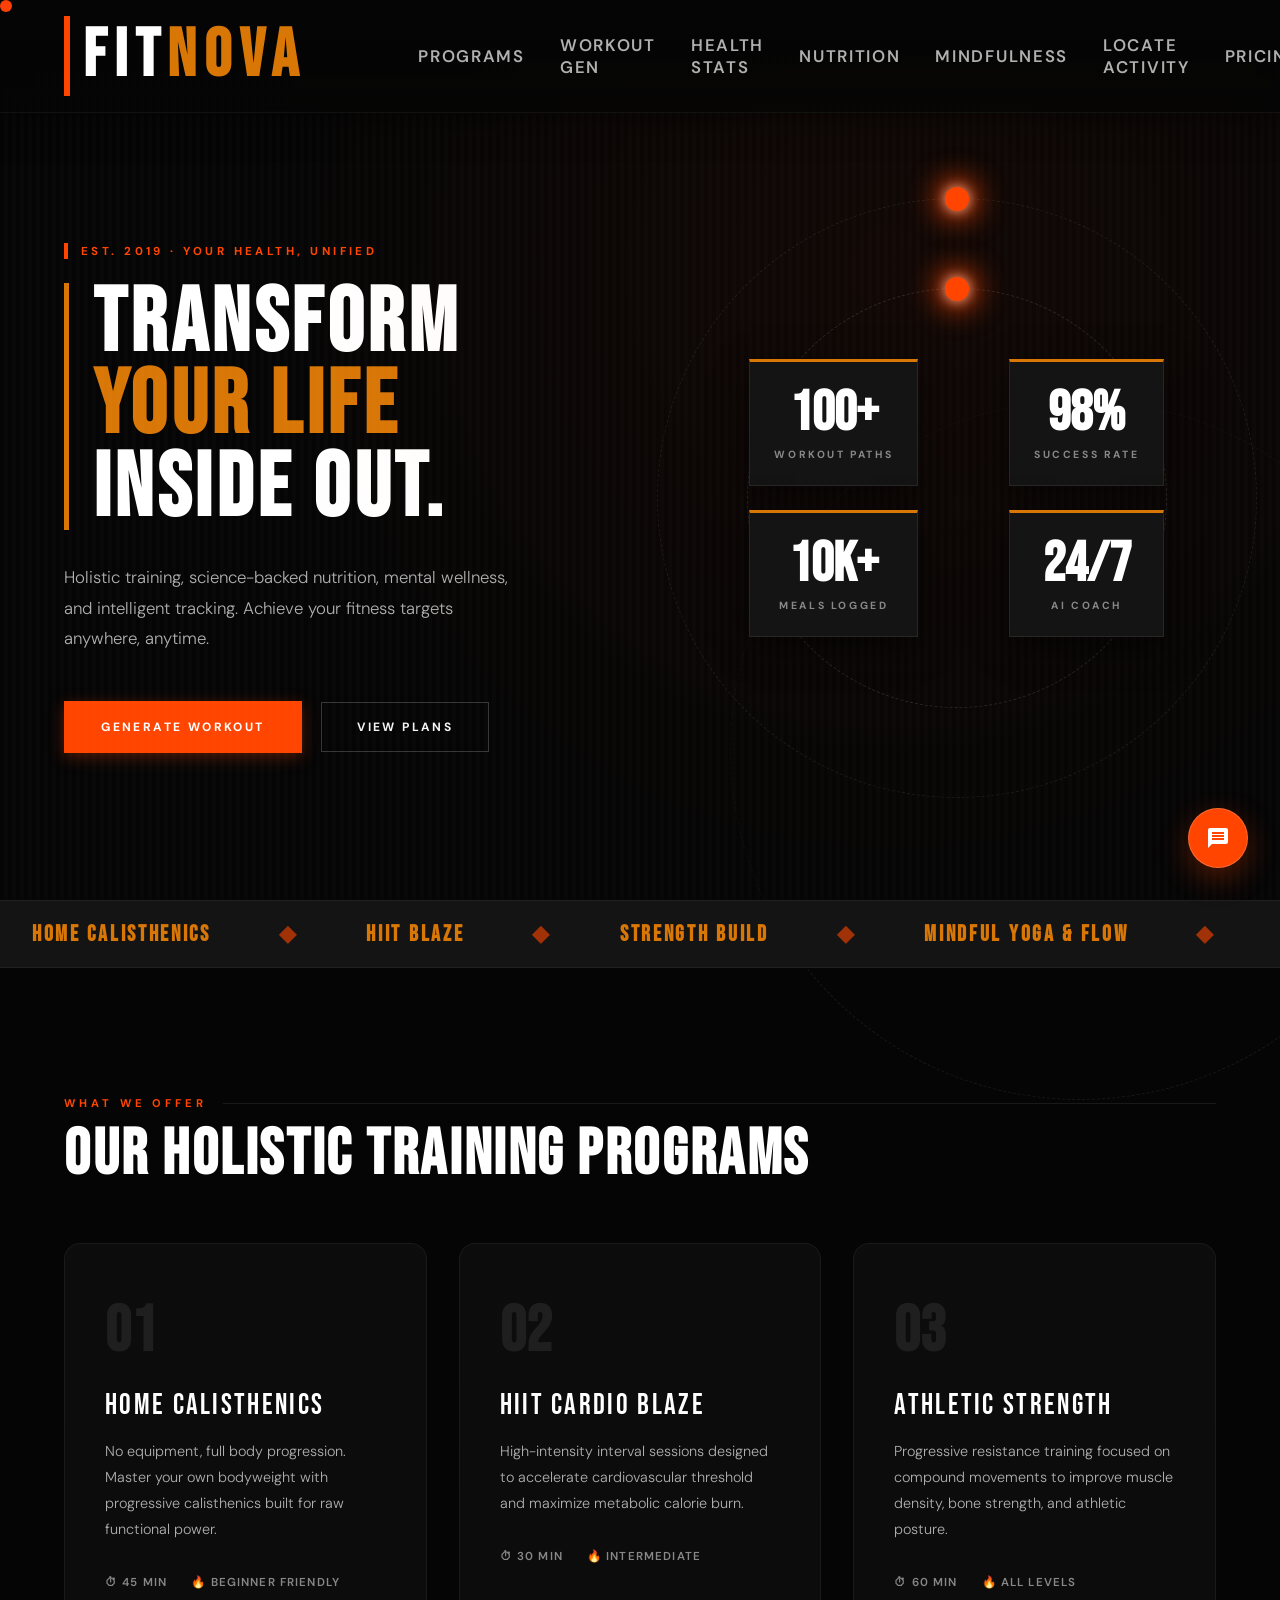
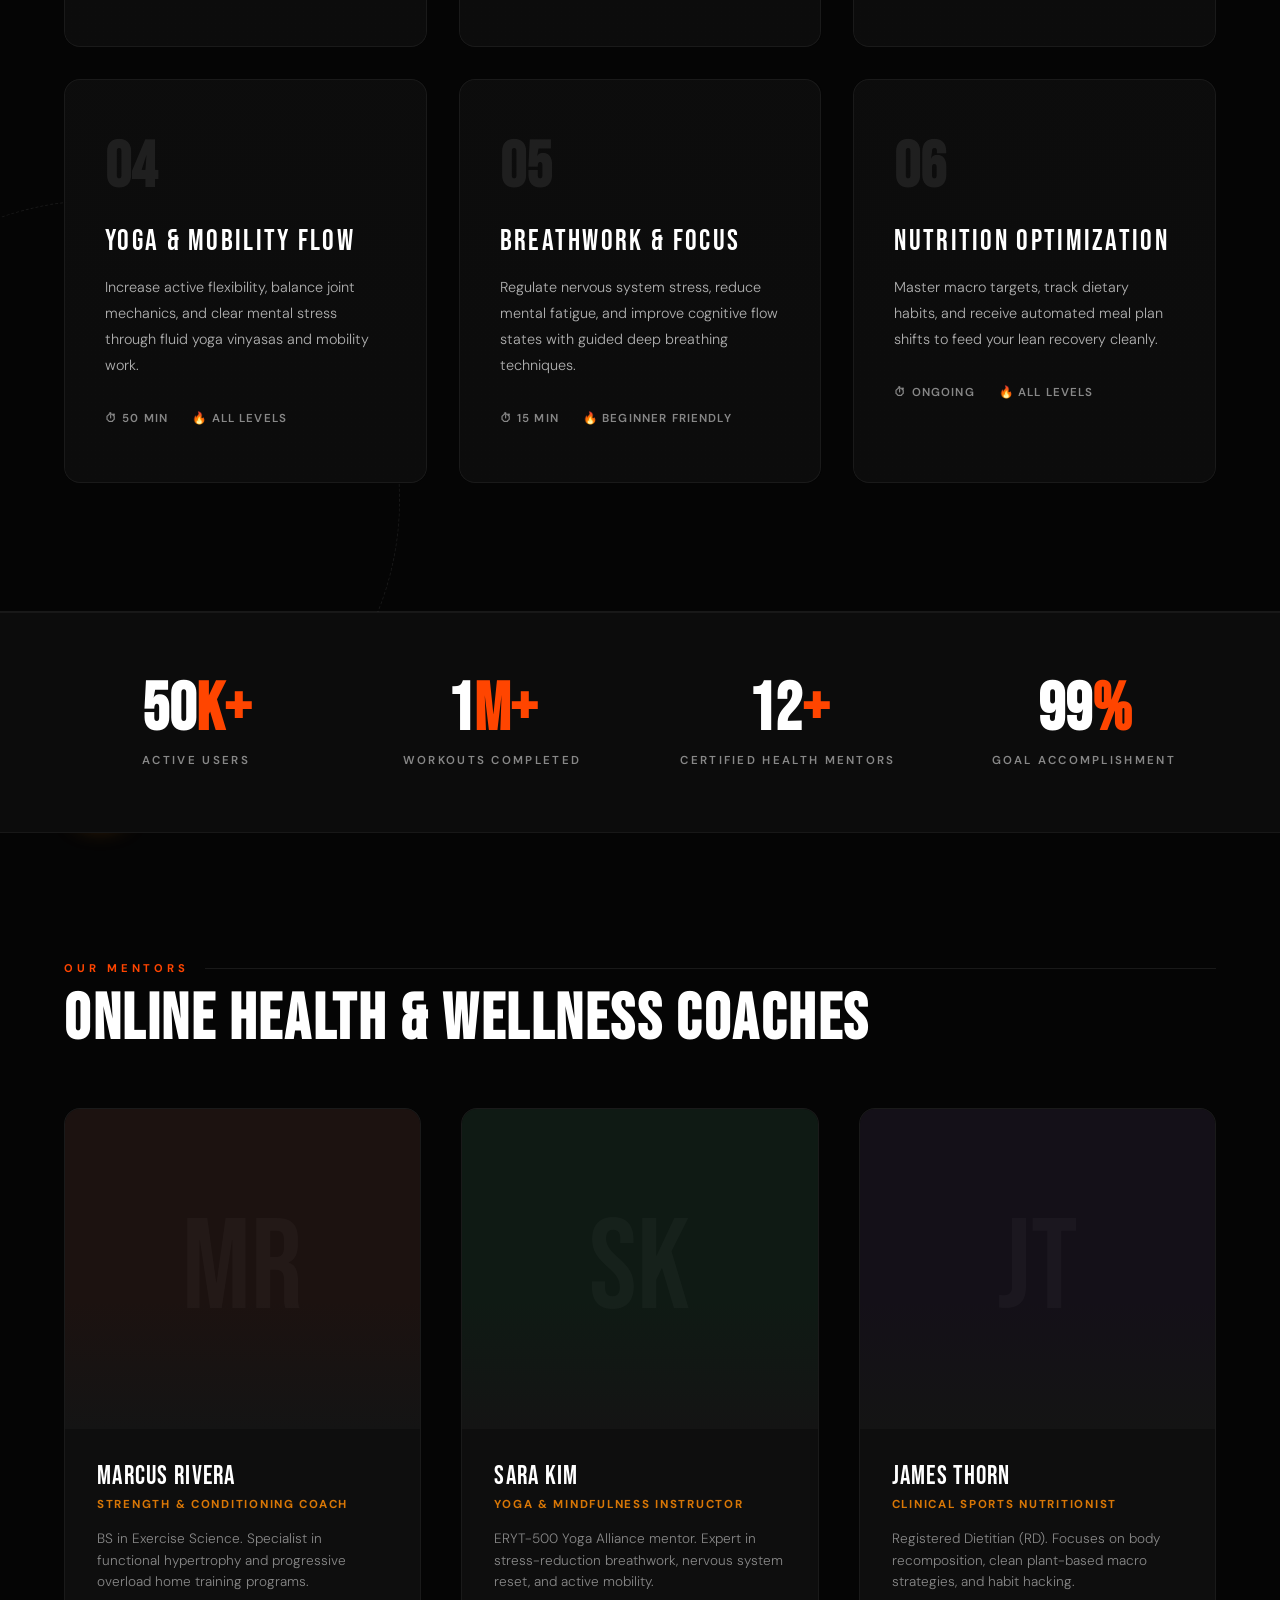
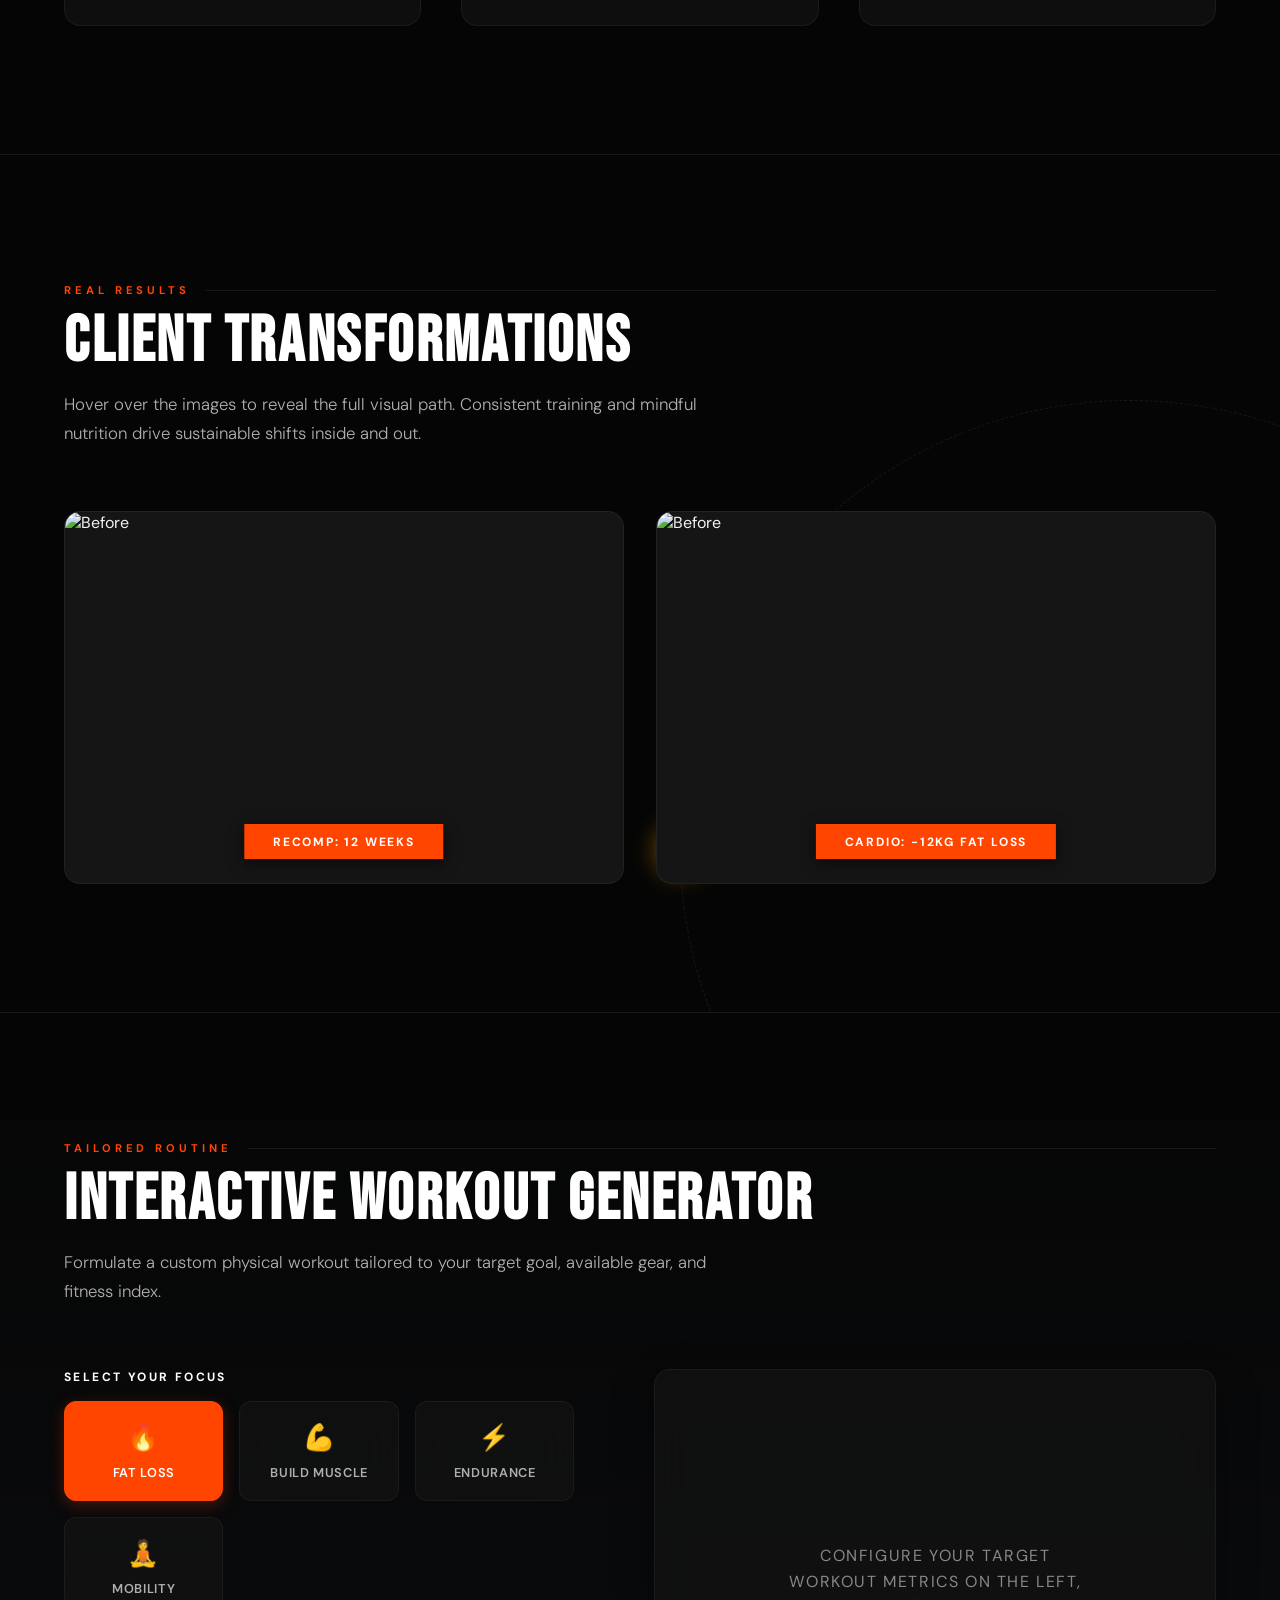
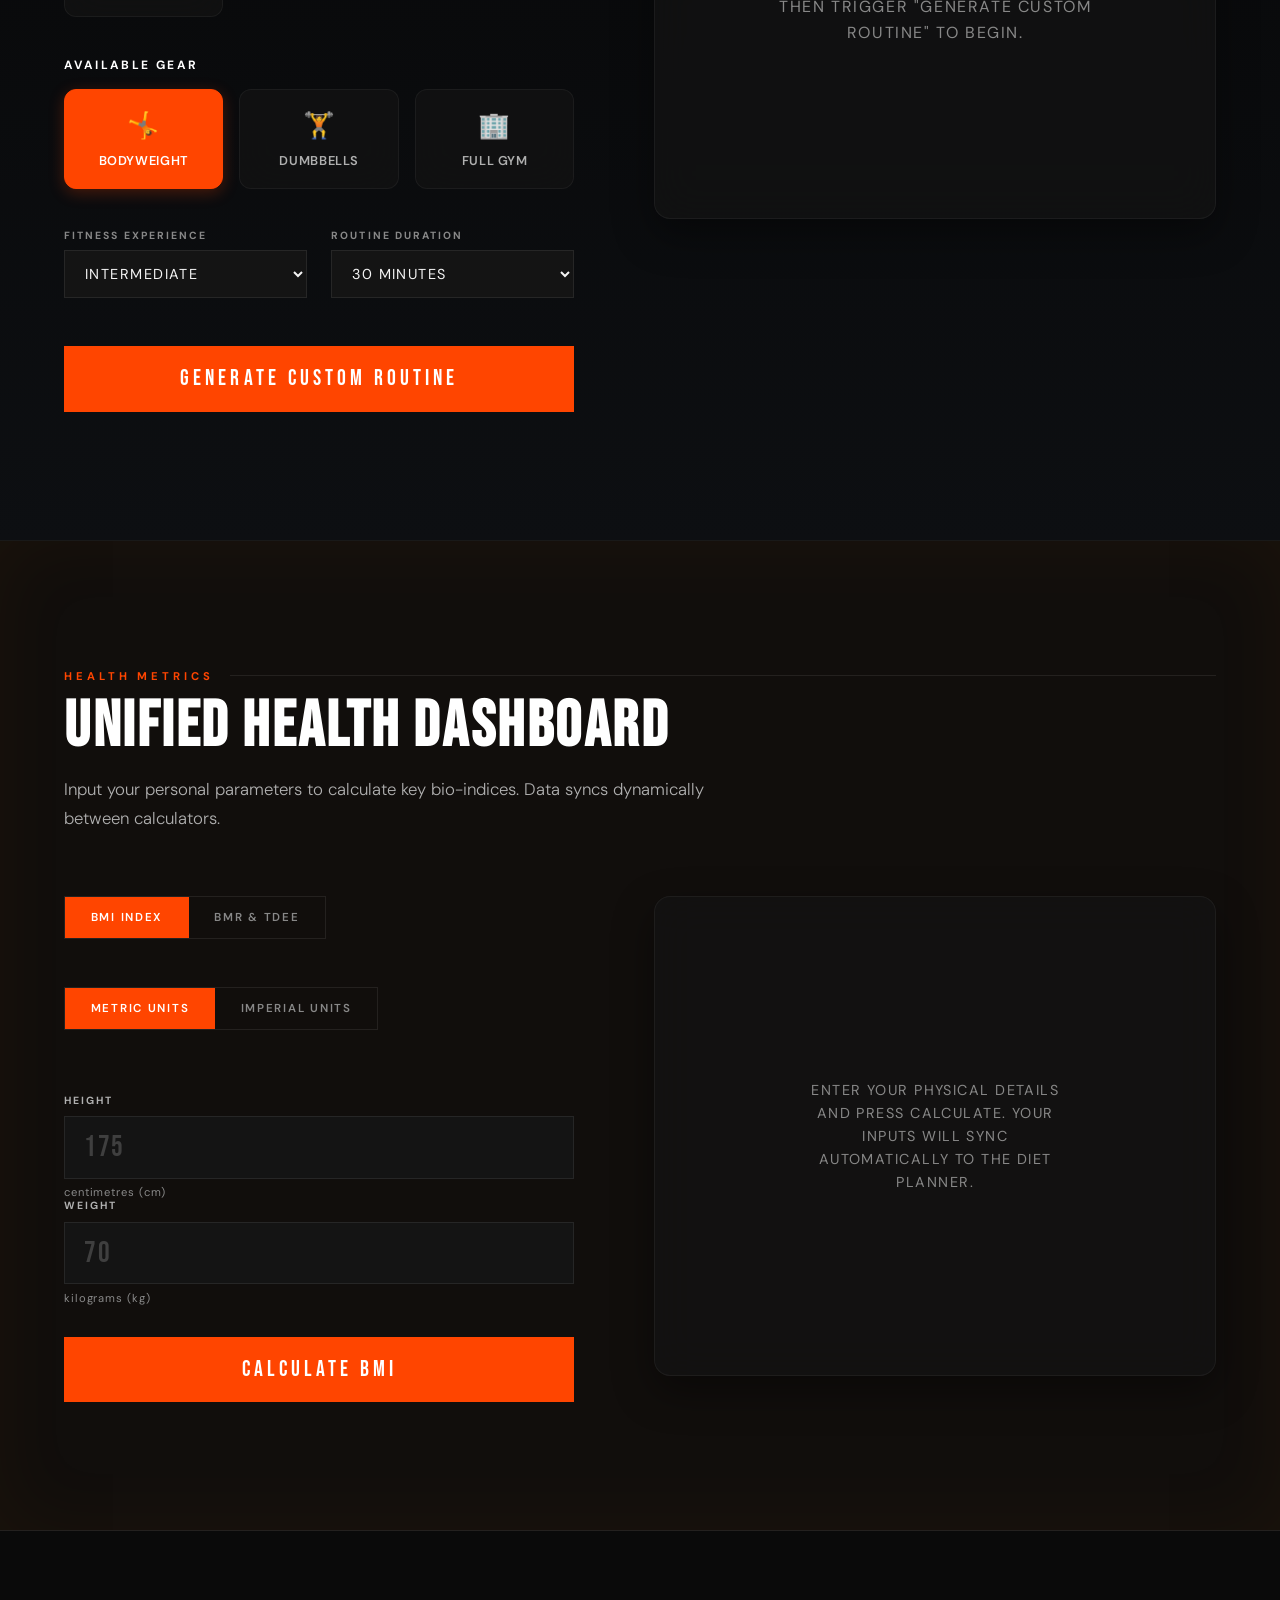
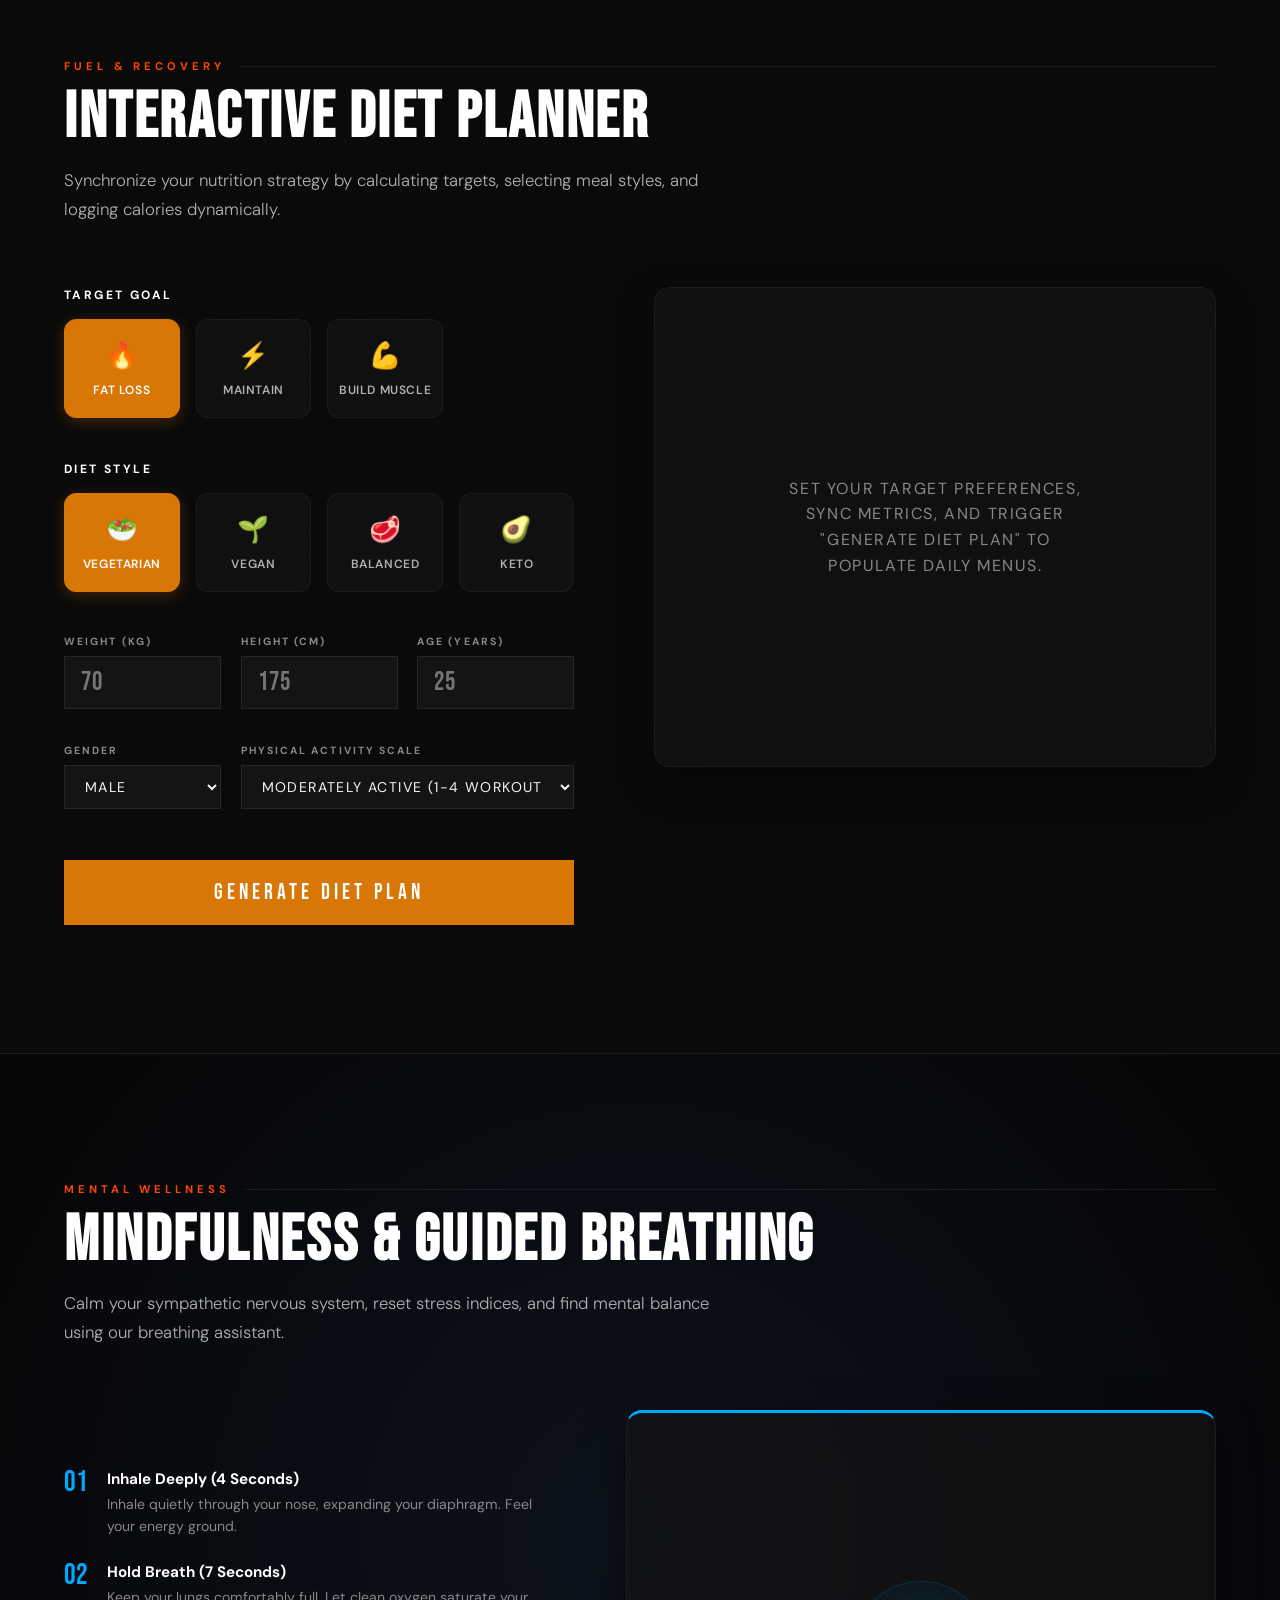
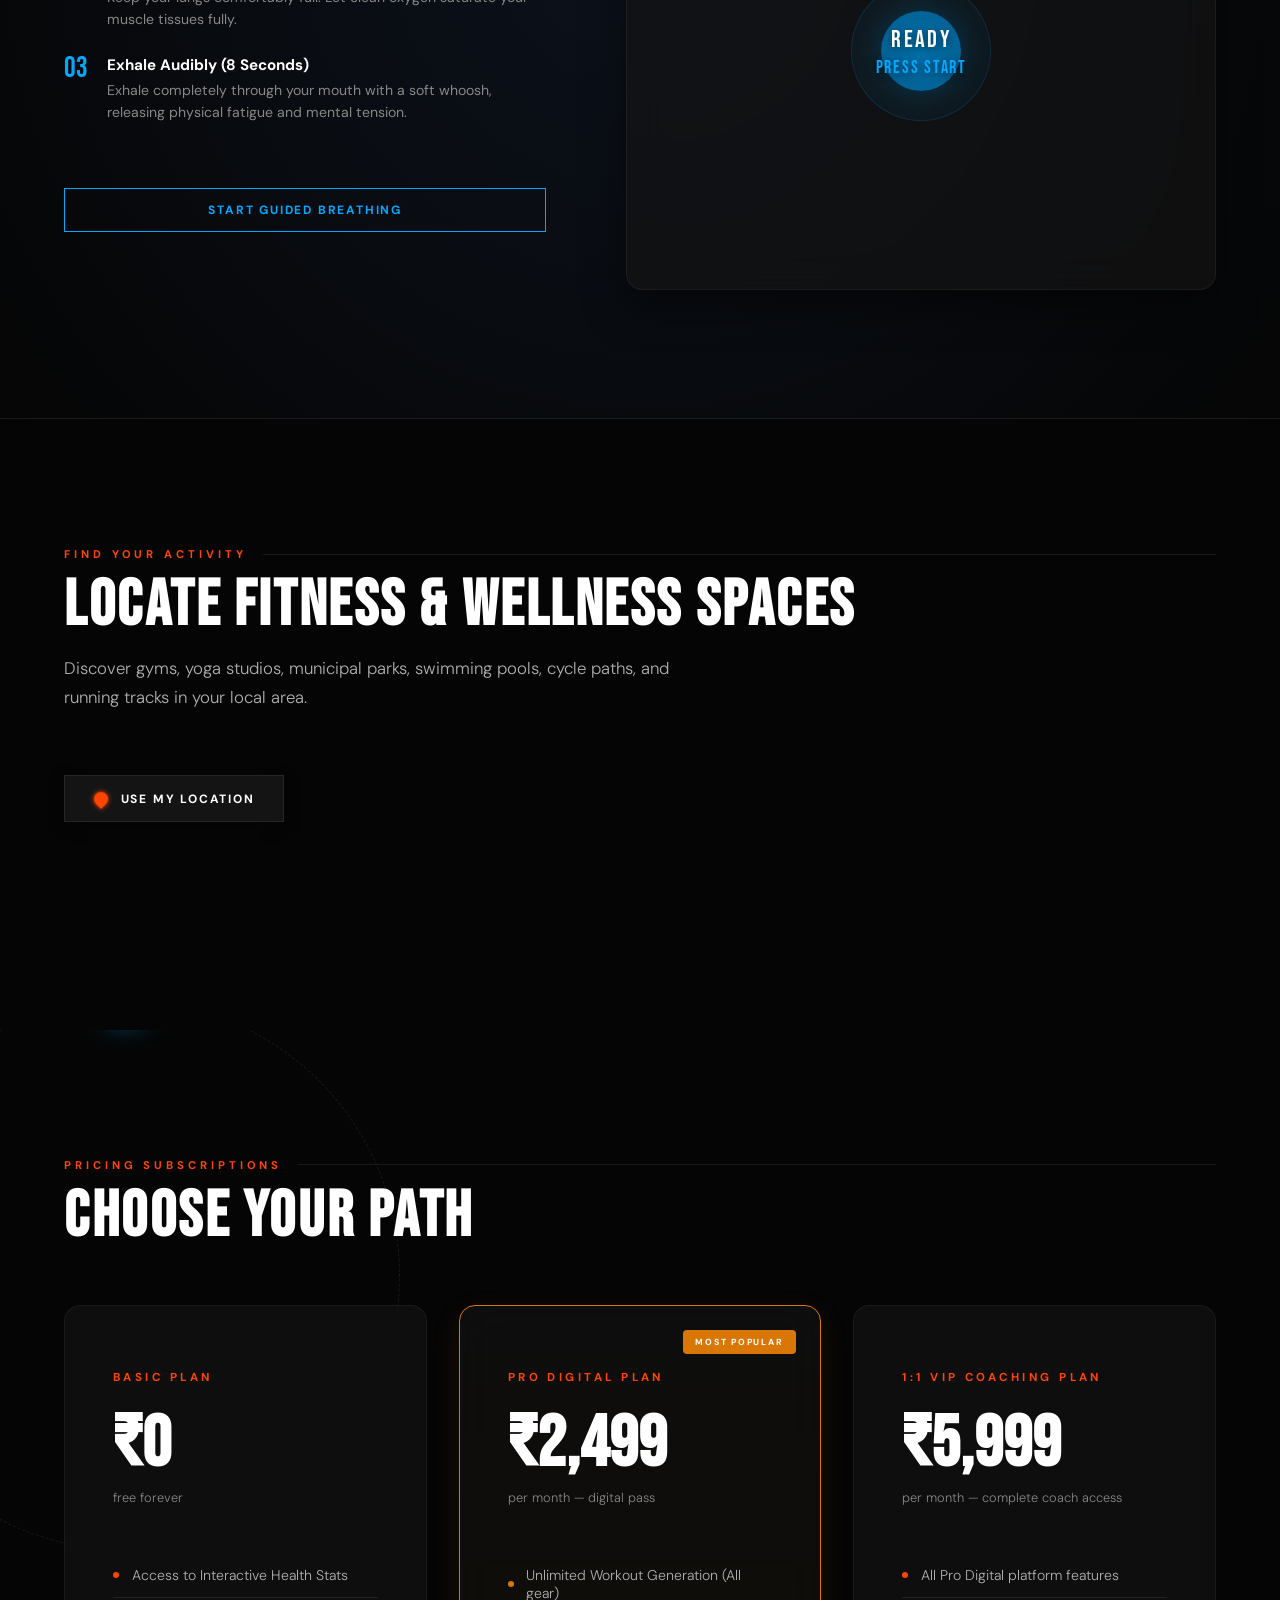
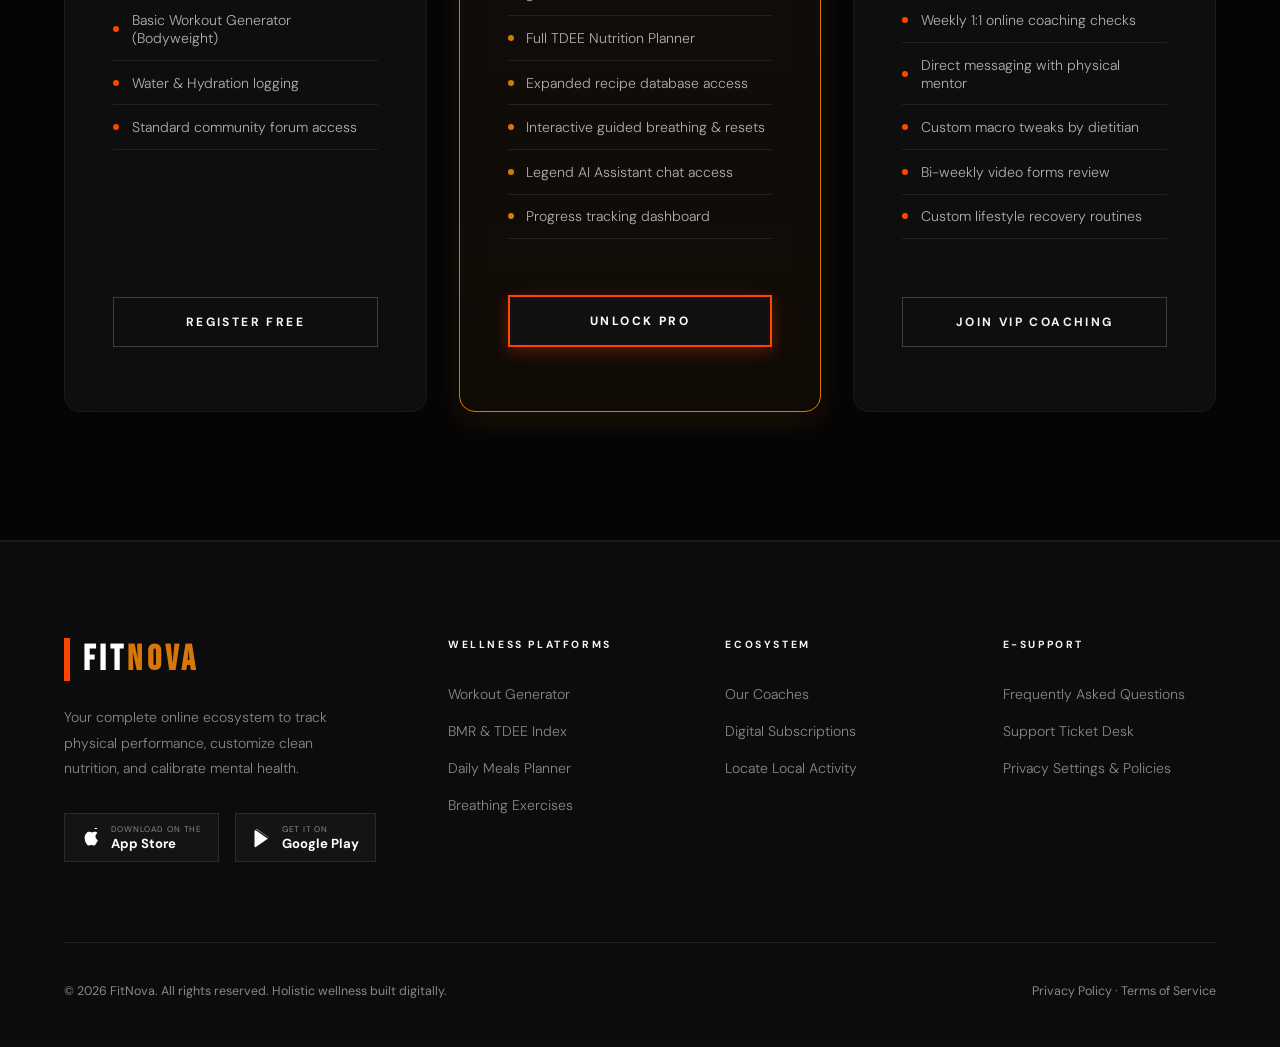
==== fitness.html @ 1bd39067 "Initial fitness website" ====
<!DOCTYPE html>
<html lang="en">

<head>
  <meta charset="UTF-8">
  <meta name="viewport" content="width=device-width, initial-scale=1.0">
  <title>FitNova — Holistic Fitness & Wellness Ecosystem</title>
  <link href="https://fonts.googleapis.com/css2?family=Bebas+Neue&family=DM+Sans:ital,wght@0,300;0,400;0,500;0,700;1,300;1,400&display=swap" rel="stylesheet">
  <link rel="stylesheet" href="fitness.css">
</head>

<body>

  <!-- Page-Wide Ambient Orbital Background -->
  <div class="bg-orbitals">
    <div class="orbital-ring ring-1"></div>
    <div class="orbital-ring ring-2"></div>
    <div class="orbital-ring ring-3"></div>
    <div class="orbital-ring ring-4"></div>
    <div class="orbital-ring ring-5"></div>
    <div class="orbital-ring ring-6"></div>
    <div class="orbital-ring ring-7"></div>
    <div class="orbital-ring ring-8"></div>
  </div>

  <!-- Custom Mouse Follow Cursor -->
  <div class="cursor" id="cursor"></div>

  <!-- Navigation -->
  <nav>
    <div class="logo">FIT<span>NOVA</span></div>
    <ul>
      <li><a href="#programs">Programs</a></li>
      <li><a href="#workout-generator">Workout Gen</a></li>
      <li><a href="#dashboard">Health Stats</a></li>
      <li><a href="#diet">Nutrition</a></li>
      <li><a href="#mindfulness">Mindfulness</a></li>
      <li><a href="#gyms">Locate Activity</a></li>
      <li><a href="#pricing">Pricing</a></li>
      <li><a href="#" class="nav-cta" onclick="openAuthModal(event, 'login')">Login / Join</a></li>
    </ul>
  </nav>

  <!-- Hero Section -->
  <section class="hero">
    <div class="hero-text">
      <div class="hero-tag">Est. 2019 · Your Health, Unified</div>
      <h1>
        Transform
        <em>Your Life</em>
        Inside Out.
      </h1>
      <p class="hero-desc">
        Holistic training, science-backed nutrition, mental wellness, and intelligent tracking. Achieve your fitness targets anywhere, anytime.
      </p>
      <div class="hero-actions">
        <a href="#workout-generator" class="btn-primary">Generate Workout</a>
        <a href="#pricing" class="btn-ghost">View Plans</a>
      </div>
    </div>

    <div class="hero-visual">
      <div class="hero-circle"></div>
      <div class="hero-circle hero-circle-2"></div>

      <div class="stats-float right">
        <div class="hero-stat-block">
          <div class="num">98%</div>
          <div class="label">Success Rate</div>
        </div>
        <div class="hero-stat-block">
          <div class="num">24/7</div>
          <div class="label">AI Coach</div>
        </div>
      </div>

      <div class="stats-float left">
        <div class="hero-stat-block">
          <div class="num">100+</div>
          <div class="label">Workout Paths</div>
        </div>
        <div class="hero-stat-block">
          <div class="num">10K+</div>
          <div class="label">Meals Logged</div>
        </div>
      </div>
    </div>
  </section>

  <!-- Marquee Scroll -->
  <div class="marquee-wrap">
    <div class="marquee-track">
      <span>HOME CALISTHENICS</span> <span class="bullet">◆</span> <span>HIIT BLAZE</span> <span class="bullet">◆</span> <span>STRENGTH BUILD</span>
      <span class="bullet">◆</span> <span>MINDFUL YOGA & FLOW</span> <span class="bullet">◆</span> <span>NUTRITION COACHING</span> <span class="bullet">◆</span>
      <span>BREATHWORK & FOCUS</span> <span class="bullet">◆</span>
      <span>HOME CALISTHENICS</span> <span class="bullet">◆</span> <span>HIIT BLAZE</span> <span class="bullet">◆</span> <span>STRENGTH BUILD</span>
      <span class="bullet">◆</span> <span>MINDFUL YOGA & FLOW</span> <span class="bullet">◆</span> <span>NUTRITION COACHING</span> <span class="bullet">◆</span>
      <span>BREATHWORK & FOCUS</span> <span class="bullet">◆</span>
    </div>
  </div>

  <!-- Programs Section -->
  <section class="section" id="programs">
    <div class="section-label">What We Offer</div>
    <h2 class="section-title">Our Holistic Training Programs</h2>
    <div class="programs-grid">
      <div class="program-card" style="background-image: url('https://images.pexels.com/photos/32610333/pexels-photo-32610333.jpeg');">
        <div class="program-num">01</div>
        <div class="program-name">Home Calisthenics</div>
        <p class="program-desc">No equipment, full body progression. Master your own bodyweight with progressive calisthenics built for raw functional power.</p>
        <div class="program-meta"><span>⏱ 45 min</span> <span>🔥 Beginner Friendly</span></div>
      </div>
      <div class="program-card" style="background-image: url('https://images.pexels.com/photos/1954524/pexels-photo-1954524.jpeg');">
        <div class="program-num">02</div>
        <div class="program-name">HIIT Cardio Blaze</div>
        <p class="program-desc">High-intensity interval sessions designed to accelerate cardiovascular threshold and maximize metabolic calorie burn.</p>
        <div class="program-meta"><span>⏱ 30 min</span> <span>🔥 Intermediate</span></div>
      </div>
      <div class="program-card" style="background-image: url('https://images.unsplash.com/photo-1534438327276-14e5300c3a48?w=600&q=80');">
        <div class="program-num">03</div>
        <div class="program-name">Athletic Strength</div>
        <p class="program-desc">Progressive resistance training focused on compound movements to improve muscle density, bone strength, and athletic posture.</p>
        <div class="program-meta"><span>⏱ 60 min</span> <span>🔥 All Levels</span></div>
      </div>
      <div class="program-card" style="background-image: url('https://images.unsplash.com/photo-1506126613408-eca07ce68773?w=600&q=80');">
        <div class="program-num">04</div>
        <div class="program-name">Yoga & Mobility Flow</div>
        <p class="program-desc">Increase active flexibility, balance joint mechanics, and clear mental stress through fluid yoga vinyasas and mobility work.</p>
        <div class="program-meta"><span>⏱ 50 min</span> <span>🔥 All Levels</span></div>
      </div>
      <div class="program-card" style="background-image: url('https://s7ap1.scene7.com/is/image/aia/benefits-of-breathwork?qlt=85&wid=1024&ts=1731295173034&dpr=off');">
        <div class="program-num">05</div>
        <div class="program-name">Breathwork & Focus</div>
        <p class="program-desc">Regulate nervous system stress, reduce mental fatigue, and improve cognitive flow states with guided deep breathing techniques.</p>
        <div class="program-meta"><span>⏱ 15 min</span> <span>🔥 Beginner Friendly</span></div>
      </div>
      <div class="program-card" style="background-image: url('https://images.unsplash.com/photo-1490645935967-10de6ba17061?w=600&q=80');">
        <div class="program-num">06</div>
        <div class="program-name">Nutrition Optimization</div>
        <p class="program-desc">Master macro targets, track dietary habits, and receive automated meal plan shifts to feed your lean recovery cleanly.</p>
        <div class="program-meta"><span>⏱ Ongoing</span> <span>🔥 All Levels</span></div>
      </div>
    </div>
  </section>

  <!-- Platform Stats -->
  <div class="stats-bar">
    <div class="stat-item">
      <div class="big">50<span>K+</span></div>
      <div class="small">Active Users</div>
    </div>
    <div class="stat-item">
      <div class="big">1<span>M+</span></div>
      <div class="small">Workouts Completed</div>
    </div>
    <div class="stat-item">
      <div class="big">12<span>+</span></div>
      <div class="small">Certified Health Mentors</div>
    </div>
    <div class="stat-item">
      <div class="big">99<span>%</span></div>
      <div class="small">Goal Accomplishment</div>
    </div>
  </div>

  <!-- Mentors Section -->
  <section class="section" id="trainers">
    <div class="section-label">Our Mentors</div>
    <h2 class="section-title">Online Health & Wellness Coaches</h2>
    <div class="trainers-grid">
      <div class="trainer-card">
        <div class="trainer-avatar" style="background: #1c1210; background-image: url('https://static.vecteezy.com/system/resources/thumbnails/046/836/942/small/young-bangladeshi-male-fitness-trainer-in-modern-gym-environment-suitable-for-health-and-wellness-promotions-exercise-tutorials-and-gym-advertisements-photo.jpg'); background-size: cover; background-position: center;">
          <div class="trainer-initials">MR</div>
        </div>
        <div class="trainer-info">
          <div class="trainer-name">Marcus Rivera</div>
          <div class="trainer-role">Strength & Conditioning Coach</div>
          <p class="trainer-spec">BS in Exercise Science. Specialist in functional hypertrophy and progressive overload home training programs.</p>
        </div>
      </div>
      <div class="trainer-card">
        <div class="trainer-avatar" style="background: #0f1a14; background-image: url('https://t3.ftcdn.net/jpg/05/62/09/28/360_F_562092860_mWJBNRqTg4rarfoJaSdkaLlfy1dkrP33.jpg'); background-size: cover; background-position: center;">
          <div class="trainer-initials">SK</div>
        </div>
        <div class="trainer-info">
          <div class="trainer-name">Sara Kim</div>
          <div class="trainer-role">Yoga & Mindfulness Instructor</div>
          <p class="trainer-spec">ERYT-500 Yoga Alliance mentor. Expert in stress-reduction breathwork, nervous system reset, and active mobility.</p>
        </div>
      </div>
      <div class="trainer-card">
        <div class="trainer-avatar" style="background: #141018; background-image: url('https://ifsinstitute.com/wp-content/uploads/2024/03/scope-for-fitness-trainer.jpg'); background-size: cover; background-position: center;">
          <div class="trainer-initials">JT</div>
        </div>
        <div class="trainer-info">
          <div class="trainer-name">James Thorn</div>
          <div class="trainer-role">Clinical Sports Nutritionist</div>
          <p class="trainer-spec">Registered Dietitian (RD). Focuses on body recomposition, clean plant-based macro strategies, and habit hacking.</p>
        </div>
      </div>
    </div>
  </section>

  <!-- Client Transformations -->
  <section class="section" id="transformations">
    <div class="section-label">Real Results</div>
    <h2 class="section-title">Client Transformations</h2>
    <p class="section-intro">Hover over the images to reveal the full visual path. Consistent training and mindful nutrition drive sustainable shifts inside and out.</p>
    <div class="transformation-grid">
      <div class="transformation-item">
        <img class="transformation-before" src="https://i0.wp.com/thecutgym.com/wp-content/uploads/2024/06/male-body-transformation-london.webp?fit=1000%2C700&ssl=1" alt="Before">
        <img class="transformation-after" src="https://i0.wp.com/thecutgym.com/wp-content/uploads/2024/06/male-body-transformation-london.webp?fit=1000%2C700&ssl=1" alt="After">
        <div class="transformation-label">Recomp: 12 Weeks</div>
      </div>
      <div class="transformation-item">
        <img class="transformation-before" src="https://i0.wp.com/thecutgym.com/wp-content/uploads/2024/11/male-body-transformation-london-3.webp?fit=750%2C525&ssl=1" alt="Before">
        <img class="transformation-after" src="https://i0.wp.com/thecutgym.com/wp-content/uploads/2024/11/male-body-transformation-london-3.webp?fit=750%2C525&ssl=1" alt="After">
        <div class="transformation-label">Cardio: -12kg Fat Loss</div>
      </div>
    </div>
  </section>

  <!-- Interactive Workout Generator Section -->
  <section class="workout-generator-section" id="workout-generator">
    <div class="section-label">Tailored Routine</div>
    <h2 class="section-title">Interactive Workout Generator</h2>
    <p class="section-intro">Formulate a custom physical workout tailored to your target goal, available gear, and fitness index.</p>
    <div class="workout-inner">
      <div class="workout-left">
        <!-- Goal Select -->
        <div class="workout-option-group">
          <label class="workout-option-label">Select Your Focus</label>
          <div class="workout-grid-select" id="workout-goal-select">
            <button class="workout-card-btn active" data-goal="lose" onclick="selectWorkoutGoal('lose')">
              <span class="card-icon">🔥</span>Fat Loss
            </button>
            <button class="workout-card-btn" data-goal="gain" onclick="selectWorkoutGoal('gain')">
              <span class="card-icon">💪</span>Build Muscle
            </button>
            <button class="workout-card-btn" data-goal="endurance" onclick="selectWorkoutGoal('endurance')">
              <span class="card-icon">⚡</span>Endurance
            </button>
            <button class="workout-card-btn" data-goal="mobility" onclick="selectWorkoutGoal('mobility')">
              <span class="card-icon">🧘</span>Mobility
            </button>
          </div>
        </div>

        <!-- Equipment Select -->
        <div class="workout-option-group">
          <label class="workout-option-label">Available Gear</label>
          <div class="workout-grid-select" id="workout-eq-select">
            <button class="workout-card-btn active" data-eq="bodyweight" onclick="selectWorkoutEquipment('bodyweight')">
              <span class="card-icon">🤸</span>Bodyweight
            </button>
            <button class="workout-card-btn" data-eq="minimal" onclick="selectWorkoutEquipment('minimal')">
              <span class="card-icon">🏋️</span>Dumbbells
            </button>
            <button class="workout-card-btn" data-eq="gym" onclick="selectWorkoutEquipment('gym')">
              <span class="card-icon">🏢</span>Full Gym
            </button>
          </div>
        </div>

        <!-- Dropdowns -->
        <div class="workout-fields-row">
          <div class="workout-field">
            <label>Fitness Experience</label>
            <select id="workout-level">
              <option value="beginner">Beginner</option>
              <option value="intermediate" selected>Intermediate</option>
              <option value="advanced">Advanced</option>
            </select>
          </div>
          <div class="workout-field">
            <label>Routine Duration</label>
            <select id="workout-duration">
              <option value="15">15 Minutes</option>
              <option value="30" selected>30 Minutes</option>
              <option value="45">45 Minutes</option>
              <option value="60">60 Minutes</option>
            </select>
          </div>
        </div>

        <button class="workout-generate-btn" onclick="generateWorkout()">Generate Custom Routine</button>
      </div>

      <div class="workout-right">
        <div class="workout-result-box" id="workout-result-box">
          <div class="workout-placeholder" id="workout-placeholder">
            Configure your target workout metrics on the left, then trigger "Generate Custom Routine" to begin.
          </div>
          <div id="workout-output" style="display: none; width: 100%;">
            <div class="workout-header">
              <h3 id="workout-title-display">Your Custom Routine</h3>
              <div class="workout-subtitle" id="workout-desc-display">Specifically organized to support your target path. Check off steps as you proceed.</div>
            </div>

            <div class="workout-meta-summary">
              <div class="workout-meta-item">
                <span class="workout-meta-val" id="workout-time-target">30m</span>
                <span class="workout-meta-lbl">Target Time</span>
              </div>
              <div class="workout-meta-item" style="text-align: center;">
                <span class="workout-meta-val" id="workout-eq-target">None</span>
                <span class="workout-meta-lbl">Equipment</span>
              </div>
              <div class="workout-meta-item" style="text-align: center;">
                <span class="workout-meta-val" id="workout-ex-target">6</span>
                <span class="workout-meta-lbl">Exercises</span>
              </div>
              <div class="workout-meta-item" style="text-align: right;">
                <span class="workout-meta-val" id="workout-logged-target" style="color: var(--green);">0</span>
                <span class="workout-meta-lbl">Steps Logged</span>
              </div>
            </div>

            <!-- Exercises list target -->
            <div class="workout-list" id="workout-list">
              <!-- Rendered dynamically -->
            </div>
          </div>
        </div>
      </div>
    </div>
  </section>

  <!-- Health & Wellness Dashboard Section -->
  <section class="dashboard-section" id="dashboard">
    <div class="section-label">Health Metrics</div>
    <h2 class="section-title">Unified Health Dashboard</h2>
    <p class="section-intro">Input your personal parameters to calculate key bio-indices. Data syncs dynamically between calculators.</p>
    <div class="dashboard-inner">
      <div class="dashboard-left">
        <!-- Toggle Tabs -->
        <div class="dashboard-tabs">
          <button class="active" id="tab-btn-bmi" onclick="setDashboardTab('bmi')">BMI Index</button>
          <button id="tab-btn-bmr" onclick="setDashboardTab('bmr')">BMR & TDEE</button>
        </div>

        <div class="dashboard-tabs" style="margin-bottom: 2rem;">
          <button class="active" id="btn-metric" onclick="setUnit('metric')">Metric Units</button>
          <button id="btn-imperial" onclick="setUnit('imperial')">Imperial Units</button>
        </div>

        <!-- Dynamic Form Fields -->
        <div class="dashboard-fields">
          <div class="dashboard-fields-row">
            <div class="dashboard-field">
              <label>Height</label>
              <input type="number" id="dash-height" placeholder="175" min="1">
              <div class="unit-label" id="height-unit-label">centimetres (cm)</div>
            </div>
            <div class="dashboard-field">
              <label>Weight</label>
              <input type="number" id="dash-weight" placeholder="70" min="1">
              <div class="unit-label" id="weight-unit-label">kilograms (kg)</div>
            </div>
          </div>

          <div class="dashboard-fields-row" id="dash-field-age" style="display: none;">
            <div class="dashboard-field" style="grid-column: 1 / -1;">
              <label>Age (Years)</label>
              <input type="number" id="dash-age" placeholder="25" min="1" max="110" value="25">
            </div>
          </div>

          <div class="dashboard-field" id="dash-field-gender" style="display: none;">
            <label>Biological Gender</label>
            <select id="dash-gender">
              <option value="male">Male</option>
              <option value="female">Female</option>
            </select>
          </div>

          <div class="dashboard-field" id="dash-field-activity" style="display: none;">
            <label>Physical Activity Scale</label>
            <select id="dash-activity">
              <option value="1.2">Sedentary (Little or no active exercise)</option>
              <option value="1.375" selected>Lightly Active (1-3 light sessions/week)</option>
              <option value="1.55">Moderately Active (3-5 intense workouts/week)</option>
              <option value="1.725">Very Active (6-7 heavy workouts/week)</option>
            </select>
          </div>
        </div>

        <button class="dashboard-calc-btn" onclick="calculateDashboard()">
          <span id="dash-calc-btn-text">Calculate BMI</span>
        </button>
      </div>

      <div class="dashboard-right">
        <div class="dashboard-result-box" id="dash-result-box">
          <div class="dashboard-placeholder" id="dash-placeholder">
            Enter your physical details and press Calculate. Your inputs will sync automatically to the Diet Planner.
          </div>
          <div class="dashboard-output-block" id="dash-output-block" style="display: none;">
            <div class="dashboard-output-num" id="dash-number">--</div>
            <div class="dashboard-output-title" id="dash-category">--</div>
            <p class="dashboard-output-desc" id="dash-advice"></p>

            <!-- BMI scale representation -->
            <div class="dashboard-scale" id="dash-scale-container">
              <div class="dashboard-scale-bar">
                <div class="dashboard-scale-needle" id="dash-needle"></div>
              </div>
              <div class="dashboard-scale-labels">
                <span>Underweight</span> <span>Normal</span> <span>Overweight</span> <span>Obese</span>
              </div>
            </div>

            <!-- BMR Metric breakdown -->
            <div class="dashboard-metric-row" id="dash-bmr-metrics" style="display: none;">
              <div class="dashboard-metric-col">
                <div class="dashboard-metric-val" id="val-bmr">--</div>
                <div class="dashboard-metric-lbl">Base BMR</div>
              </div>
              <div class="dashboard-metric-col">
                <div class="dashboard-metric-val" id="val-tdee">--</div>
                <div class="dashboard-metric-lbl">Active TDEE</div>
              </div>
              <div class="dashboard-metric-col" style="border-color: var(--blue);">
                <div class="dashboard-metric-val" id="val-water" style="color: var(--blue);">--</div>
                <div class="dashboard-metric-lbl">Hydration Target</div>
              </div>
            </div>

            <!-- BMI index reference table -->
            <div id="dash-table-container">
              <table class="dashboard-table">
                <tr id="row-under">
                  <td>Underweight</td>
                  <td>&lt; 18.5</td>
                </tr>
                <tr id="row-normal">
                  <td>Normal weight (Healthy)</td>
                  <td>18.5 – 24.9</td>
                </tr>
                <tr id="row-over">
                  <td>Overweight</td>
                  <td>25 – 29.9</td>
                </tr>
                <tr id="row-obese">
                  <td>Obese</td>
                  <td>≥ 30</td>
                </tr>
              </table>
            </div>
          </div>
        </div>
      </div>
    </div>
  </section>

  <!-- Interactive Diet Planner Section -->
  <section class="diet-section" id="diet">
    <div class="section-label">Fuel & Recovery</div>
    <h2 class="section-title">Interactive Diet Planner</h2>
    <p class="section-intro">Synchronize your nutrition strategy by calculating targets, selecting meal styles, and logging calories dynamically.</p>
    <div class="diet-inner">
      <div class="diet-left">
        <!-- Goal Select -->
        <div class="diet-option-group">
          <label class="diet-option-label">Target Goal</label>
          <div class="diet-grid-select" id="diet-goal-select">
            <button class="diet-card-btn active" data-goal="lose" onclick="selectDietGoal('lose')">
              <span class="card-icon">🔥</span>Fat Loss
            </button>
            <button class="diet-card-btn" data-goal="maintain" onclick="selectDietGoal('maintain')">
              <span class="card-icon">⚡</span>Maintain
            </button>
            <button class="diet-card-btn" data-goal="gain" onclick="selectDietGoal('gain')">
              <span class="card-icon">💪</span>Build Muscle
            </button>
          </div>
        </div>

        <!-- Preference Select -->
        <div class="diet-option-group">
          <label class="diet-option-label">Diet Style</label>
          <div class="diet-grid-select" id="diet-pref-select">
            <button class="diet-card-btn active" data-pref="veg" onclick="selectDietPref('veg')">
              <span class="card-icon">🥗</span>Vegetarian
            </button>
            <button class="diet-card-btn" data-pref="vegan" onclick="selectDietPref('vegan')">
              <span class="card-icon">🌱</span>Vegan
            </button>
            <button class="diet-card-btn" data-pref="balanced" onclick="selectDietPref('balanced')">
              <span class="card-icon">🥩</span>Balanced
            </button>
            <button class="diet-card-btn" data-pref="keto" onclick="selectDietPref('keto')">
              <span class="card-icon">🥑</span>Keto
            </button>
          </div>
        </div>

        <!-- Metrics (Synced from health stats) -->
        <div class="diet-fields-row">
          <div class="diet-field">
            <label>Weight (kg)</label>
            <input type="number" id="diet-weight" placeholder="70" min="20" max="300">
          </div>
          <div class="diet-field">
            <label>Height (cm)</label>
            <input type="number" id="diet-height" placeholder="175" min="100" max="250">
          </div>
          <div class="diet-field">
            <label>Age (Years)</label>
            <input type="number" id="diet-age" placeholder="25" min="10" max="100">
          </div>
        </div>

        <div class="diet-fields-row">
          <div class="diet-field" style="grid-column: 1 / 2;">
            <label>Gender</label>
            <select id="diet-gender">
              <option value="male">Male</option>
              <option value="female">Female</option>
            </select>
          </div>
          <div class="diet-field" style="grid-column: 2 / -1;">
            <label>Physical Activity Scale</label>
            <select id="diet-activity">
              <option value="1.2">Sedentary (No exercise)</option>
              <option value="1.4" selected>Moderately Active (1-4 workouts/wk)</option>
              <option value="1.6">Very Active (Daily workouts)</option>
            </select>
          </div>
        </div>

        <button class="diet-generate-btn" onclick="generateDietPlan()">Generate Diet Plan</button>
      </div>

      <div class="diet-right">
        <div class="diet-result-box" id="diet-result-box">
          <div class="diet-placeholder" id="diet-placeholder">
            Set your target preferences, sync metrics, and trigger "Generate Diet Plan" to populate daily menus.
          </div>
          <div id="diet-output" style="display: none; width: 100%;">
            <div class="diet-header">
              <h3 id="diet-title-display">Your Tailored Diet</h3>
              <div class="diet-subtitle" id="diet-desc-display">Custom daily plan mapped to TDEE calculations. Track macro stats.</div>
            </div>

            <div class="diet-calories-summary">
              <div class="diet-cal-number-container">
                <span class="diet-cal-number" id="diet-cal-target">--</span>
                <span class="diet-cal-label">Daily Target (kcal)</span>
              </div>
              <div class="diet-cal-number-container" style="text-align: right;">
                <span class="diet-cal-number" id="diet-cal-logged" style="color: var(--white);">0</span>
                <span class="diet-cal-label">Logged Today</span>
              </div>
            </div>

            <!-- Macros Split -->
            <div class="diet-macros-row">
              <div class="diet-macro-col">
                <div class="diet-macro-name">Protein</div>
                <div class="diet-macro-val" id="diet-macro-p">--</div>
              </div>
              <div class="diet-macro-col">
                <div class="diet-macro-name">Carbs</div>
                <div class="diet-macro-val" id="diet-macro-c">--</div>
              </div>
              <div class="diet-macro-col">
                <div class="diet-macro-name">Fats</div>
                <div class="diet-macro-val" id="diet-macro-f">--</div>
              </div>
              <div class="diet-macro-col" style="border-color: var(--copper);">
                <div class="diet-macro-name" style="color: var(--copper);">Logged</div>
                <div class="diet-macro-val" id="diet-macro-logged" style="color: var(--copper);">0%</div>
              </div>
            </div>

            <!-- Meal Checklist -->
            <div class="diet-meals-container" id="diet-meals-container">
              <!-- Rendered dynamically -->
            </div>

            <!-- Water Tracker -->
            <div class="diet-water-tracker">
              <div class="diet-water-header">
                <span class="diet-water-title">💧 Daily Hydration Tracker</span>
                <span class="diet-water-count" id="diet-water-count">0 / 8 Glasses</span>
              </div>
              <div class="diet-glasses-row" id="diet-glasses-row">
                <!-- Water glass items rendered dynamically -->
              </div>
            </div>
          </div>
        </div>
      </div>
    </div>
  </section>

  <!-- Mindfulness & Breathing Section -->
  <section class="mindfulness-section" id="mindfulness">
    <div class="section-label">Mental Wellness</div>
    <h2 class="section-title">Mindfulness & Guided Breathing</h2>
    <p class="section-intro">Calm your sympathetic nervous system, reset stress indices, and find mental balance using our breathing assistant.</p>
    <div class="mindfulness-inner">
      <div class="mindfulness-left">
        <ul class="breathing-instruction-list">
          <li>
            <div class="instruction-step-num">01</div>
            <div class="instruction-step-text">
              <strong>Inhale Deeply (4 Seconds)</strong>
              <p>Inhale quietly through your nose, expanding your diaphragm. Feel your energy ground.</p>
            </div>
          </li>
          <li>
            <div class="instruction-step-num">02</div>
            <div class="instruction-step-text">
              <strong>Hold Breath (7 Seconds)</strong>
              <p>Keep your lungs comfortably full. Let clean oxygen saturate your muscle tissues fully.</p>
            </div>
          </li>
          <li>
            <div class="instruction-step-num">03</div>
            <div class="instruction-step-text">
              <strong>Exhale Audibly (8 Seconds)</strong>
              <p>Exhale completely through your mouth with a soft whoosh, releasing physical fatigue and mental tension.</p>
            </div>
          </li>
        </ul>
        <button class="mindfulness-control-btn" id="breath-control-btn" onclick="toggleBreathing()">Start Guided Breathing</button>
      </div>

      <div class="mindfulness-visualizer">
        <div class="breathing-container" id="breathing-container">
          <div class="breathing-circle-outer"></div>
          <div class="breathing-circle-inner"></div>
          <div class="breathing-text">
            <div id="breath-state-label">Ready</div>
            <div class="breathing-timer" id="breath-timer-val">Press Start</div>
          </div>
        </div>
      </div>
    </div>
  </section>

  <!-- Finder Section -->
  <section class="gyms-section" id="gyms">
    <div class="section-label">Find Your Activity</div>
    <h2 class="section-title">Locate Fitness & Wellness Spaces</h2>
    <p class="section-intro">Discover gyms, yoga studios, municipal parks, swimming pools, cycle paths, and running tracks in your local area.</p>
    <button class="gyms-locate-btn" id="locate-btn" onclick="locateUser()">
      <div class="pin-icon"></div><span id="locate-text">Use My Location</span>
    </button>
    <div class="gyms-filter-bar" id="gyms-filter" style="display:none;">
      <button class="filter-btn active" onclick="filterGyms('all', this)">All Spaces</button>
      <button class="filter-btn" onclick="filterGyms('gym', this)">Gyms</button>
      <button class="filter-btn" onclick="filterGyms('yoga', this)">Yoga Studios</button>
      <button class="filter-btn" onclick="filterGyms('park', this)">Parks</button>
      <button class="filter-btn" onclick="filterGyms('pool', this)">Swimming</button>
      <button class="filter-btn" onclick="filterGyms('sport', this)">Sports Centres</button>
      <button class="filter-btn" onclick="filterGyms('running', this)">Running Tracks</button>
      <button class="filter-btn" onclick="filterGyms('cycling', this)">Cycling Paths</button>
    </div>
    <div class="gyms-status" id="gyms-status"></div>
    <div class="gyms-grid" id="gyms-grid">
      <div class="gyms-empty" id="gyms-empty" style="display:none;">No locations found within 5km of your coordinates.</div>
    </div>
  </section>

  <!-- Subscription Pricing Section -->
  <section class="section" id="pricing">
    <div class="section-label">Pricing Subscriptions</div>
    <h2 class="section-title">Choose Your Path</h2>
    <div class="pricing-grid">
      <div class="pricing-card">
        <div class="plan-name">Basic Plan</div>
        <div class="plan-price">₹0</div>
        <div class="plan-period">free forever</div>
        <ul class="plan-features">
          <li>Access to Interactive Health Stats</li>
          <li>Basic Workout Generator (Bodyweight)</li>
          <li>Water & Hydration logging</li>
          <li>Standard community forum access</li>
        </ul>
        <a href="#" class="btn-ghost" style="width:100%; text-align:center; display:block;" onclick="openAuthModal(event, 'signup')">Register Free</a>
      </div>
      <div class="pricing-card featured">
        <div class="plan-name">Pro Digital Plan</div>
        <div class="plan-price">₹2,499</div>
        <div class="plan-period">per month — digital pass</div>
        <ul class="plan-features">
          <li>Unlimited Workout Generation (All gear)</li>
          <li>Full TDEE Nutrition Planner</li>
          <li>Expanded recipe database access</li>
          <li>Interactive guided breathing & resets</li>
          <li>Legend AI Assistant chat access</li>
          <li>Progress tracking dashboard</li>
        </ul>
        <a href="#" class="btn-primary" style="width:100%; text-align:center; display:block; background:#111; color:#fff;" onclick="openAuthModal(event, 'signup')">Unlock Pro</a>
      </div>
      <div class="pricing-card">
        <div class="plan-name">1:1 VIP Coaching Plan</div>
        <div class="plan-price">₹5,999</div>
        <div class="plan-period">per month — complete coach access</div>
        <ul class="plan-features">
          <li>All Pro Digital platform features</li>
          <li>Weekly 1:1 online coaching checks</li>
          <li>Direct messaging with physical mentor</li>
          <li>Custom macro tweaks by dietitian</li>
          <li>Bi-weekly video forms review</li>
          <li>Custom lifestyle recovery routines</li>
        </ul>
        <a href="#" class="btn-ghost" style="width:100%; text-align:center; display:block;" onclick="openAuthModal(event, 'signup')">Join VIP Coaching</a>
      </div>
    </div>
  </section>

  <!-- Footer Section -->
  <footer>
    <div class="footer-top">
      <div class="footer-brand">
        <span class="logo">FIT<span>NOVA</span></span>
        <p class="footer-tagline">Your complete online ecosystem to track physical performance, customize clean nutrition, and calibrate mental health.</p>
        <div class="app-badges">
          <a href="#" class="app-badge">
            <svg viewBox="0 0 24 24"><path d="M17.05 20.28c-.98.95-2.05.88-3.08.4-1.09-.5-2.08-.48-3.24 0-1.44.62-2.2.44-3.06-.4C3.8 16.32 3.1 9.4 6.77 5.86c1.77-1.72 3.55-1.52 4.67-1.03 1.48.64 2.12.63 3.56 0 1.2-.53 3.32-.9 4.81 1.05-3.66 2.05-3 6.96.48 8.65-1.05 2.5-2.43 4.96-3.24 5.75zM15.93.5c1-1.08 2.65-.95 3.58 0-.96 1.15-2.6 1.08-3.58 0z"/></svg>
            <div class="app-badge-text">
              <span>Download on the</span>
              <span>App Store</span>
            </div>
          </a>
          <a href="#" class="app-badge">
            <svg viewBox="0 0 24 24"><path d="M3 1.95v20.1c0 .58.42.95 1 .95.2 0 .38-.05.56-.16l14.36-10.05-14.36-10.05c-.18-.1-.36-.16-.56-.16-.58 0-1 .37-1 .95zm16.48 9.53L4.85 21.1c.32.18.73.18 1.05 0l13.58-9.5c.34-.24.34-.64 0-.88L5.9 1.22c-.32-.18-.73-.18-1.05 0L19.48 11c.35.1.35.38 0 .48z"/></svg>
            <div class="app-badge-text">
              <span>Get it on</span>
              <span>Google Play</span>
            </div>
          </a>
        </div>
      </div>
      <div class="footer-col">
        <h4>Wellness Platforms</h4>
        <ul>
          <li><a href="#workout-generator">Workout Generator</a></li>
          <li><a href="#dashboard">BMR & TDEE Index</a></li>
          <li><a href="#diet">Daily Meals Planner</a></li>
          <li><a href="#mindfulness">Breathing Exercises</a></li>
        </ul>
      </div>
      <div class="footer-col">
        <h4>Ecosystem</h4>
        <ul>
          <li><a href="#trainers">Our Coaches</a></li>
          <li><a href="#pricing">Digital Subscriptions</a></li>
          <li><a href="#gyms">Locate Local Activity</a></li>
        </ul>
      </div>
      <div class="footer-col">
        <h4>E-Support</h4>
        <ul>
          <li><a href="#">Frequently Asked Questions</a></li>
          <li><a href="#">Support Ticket Desk</a></li>
          <li><a href="#">Privacy Settings & Policies</a></li>
        </ul>
      </div>
    </div>
    <div class="footer-bottom">
      <span>© 2026 FitNova. All rights reserved. Holistic wellness built digitally.</span>
      <span>Privacy Policy · Terms of Service</span>
    </div>
  </footer>

  <!-- Recipe Details Overlay Modal -->
  <div class="recipe-overlay" id="recipeOverlay" onclick="if(event.target.id === 'recipeOverlay') closeRecipeModal()">
    <div class="recipe-card" onclick="event.stopPropagation()">
      <button class="recipe-close" onclick="closeRecipeModal()">✕</button>
      <div class="recipe-tag">Recipe Details</div>
      <h3 class="recipe-title" id="rec-title">Oatmeal with Almond Milk</h3>
      
      <div class="recipe-meta-row" id="rec-macros-row">
        <div class="recipe-meta-item">
          <span class="recipe-meta-val" id="rec-cal">350 kcal</span>
          <span class="recipe-meta-lbl">Calories</span>
        </div>
        <div class="recipe-meta-item">
          <span class="recipe-meta-val" id="rec-p">12g</span>
          <span class="recipe-meta-lbl">Protein</span>
        </div>
        <div class="recipe-meta-item">
          <span class="recipe-meta-val" id="rec-c">55g</span>
          <span class="recipe-meta-lbl">Carbs</span>
        </div>
        <div class="recipe-meta-item">
          <span class="recipe-meta-val" id="rec-f">8g</span>
          <span class="recipe-meta-lbl">Fats</span>
        </div>
      </div>
      
      <div class="recipe-meta-row" style="border-bottom:none; margin-bottom:1.5rem; padding-bottom:0;">
        <div class="recipe-meta-item">
          <span class="recipe-meta-val" id="rec-time">10 min</span>
          <span class="recipe-meta-lbl">Cook Time</span>
        </div>
        <div class="recipe-meta-item" style="margin-left: 3rem;">
          <span class="recipe-meta-val" id="rec-serves">1 Person</span>
          <span class="recipe-meta-lbl">Yields</span>
        </div>
      </div>

      <div class="recipe-ingredients">
        <h4 class="recipe-section-title">Ingredients Needed</h4>
        <ul class="recipe-ingredients-list" id="rec-ing-list">
          <!-- Populated dynamically -->
        </ul>
      </div>

      <div class="recipe-steps">
        <h4 class="recipe-section-title">Cooking Instructions</h4>
        <ol class="recipe-steps-list" id="rec-steps-list">
          <!-- Populated dynamically -->
        </ol>
      </div>
    </div>
  </div>

  <!-- Interactive Auth Modal Overlay -->
  <div class="auth-overlay" id="authOverlay" onclick="closeAuthModal(event)">
    <div class="auth-card" onclick="event.stopPropagation()">
      <button class="auth-close" onclick="toggleAuthModal()">×</button>
      <div class="auth-tabs">
        <button class="auth-tab active" id="tab-login" onclick="switchAuthTab('login')">Login</button>
        <button class="auth-tab" id="tab-signup" onclick="switchAuthTab('signup')">Sign Up</button>
      </div>

      <!-- Login Form -->
      <form class="auth-form active" id="form-login" onsubmit="handleAuthSubmit(event)">
        <div class="input-group">
          <label>Email Address</label>
          <input type="email" placeholder="athlete@fitnova.com" required>
        </div>
        <div class="input-group">
          <label>Password</label>
          <input type="password" placeholder="••••••••" required>
        </div>
        <div class="forgot-password-link">
          <button type="button" class="btn-forgot" onclick="switchAuthTab('forgot')">Forgot Password?</button>
        </div>
        <button type="submit" class="btn-primary" style="margin-top:1rem;">Log In</button>

        <div class="social-auth-title">Or Connect With</div>
        <div class="social-grid">
          <button type="button" class="btn-social" onclick="alert('Google authentication triggered!')">Google</button>
          <button type="button" class="btn-social" onclick="alert('Facebook authentication triggered!')">Facebook</button>
        </div>
      </form>

      <!-- Signup Form -->
      <form class="auth-form" id="form-signup" onsubmit="handleAuthSubmit(event)">
        <div class="input-group">
          <label>Full Name</label>
          <input type="text" placeholder="John Doe" required>
        </div>
        <div class="input-group">
          <label>Email Address</label>
          <input type="email" placeholder="athlete@fitnova.com" required>
        </div>
        <div class="input-group">
          <label>Create Password</label>
          <input type="password" placeholder="••••••••" required>
        </div>
        <button type="submit" class="btn-primary" style="margin-top:1rem;">Create Account</button>
      </form>

      <!-- Forgot Form -->
      <form class="auth-form" id="form-forgot" onsubmit="handleForgotPassword(event)">
        <div class="input-group">
          <label>Email Address</label>
          <input type="email" placeholder="athlete@fitnova.com" required>
        </div>
        <p class="forgot-password-help" style="font-size: 0.8rem; color: var(--ash); margin-top: 0.5rem; line-height: 1.5;">Input your email and we'll dispatch a link to securely reset your credentials.</p>
        <button type="submit" class="btn-primary" style="margin-top:1rem;">Send Reset Link</button>
      </form>
    </div>
  </div>

  <!-- Legend AI Floating Chatbot -->
  <button class="bot-trigger" id="botTrigger" onclick="toggleBotWindow()">
    <svg viewBox="0 0 24 24">
      <path d="M20 2H4c-1.1 0-2 .9-2 2v18l4-4h14c1.1 0 2-.9 2-2V4c0-1.1-.9-2-2-2zm-2 12H6v-2h12v2zm0-3H6V9h12v2zm0-3H6V6h12v2z" />
    </svg>
  </button>

  <div class="bot-window" id="botWindow">
    <div class="bot-header">
      <div class="bot-title">LEGEND <span>AI</span></div>
      <button class="bot-close" onclick="toggleBotWindow()">✕</button>
    </div>
    <div class="bot-messages" id="botMessages">
      <div class="msg-bubble bot">Welcome, athlete. I am your automated wellness assistant. Ask me about custom workouts, daily meal plans, and mindfulness calibrations.</div>
    </div>
    <div class="bot-input-area">
      <input type="text" id="botInput" placeholder="Ask about workouts, recipes, pricing..." onkeydown="if(event.key === 'Enter') sendBotMessage()">
      <button class="bot-send-btn" onclick="sendBotMessage()">GO</button>
    </div>
  </div>

  <script src="fitness.js" defer></script>
</body>

</html>
---- fitness.css ----
/* ==========================================================================
   FitNova — CSS Design System & Layout Engine
   ========================================================================== */

*,
*::before,
*::after {
  margin: 0;
  padding: 0;
  box-sizing: border-box;
}

:root {
  --black: #050505;
  --off-black: #0c0c0c;
  --charcoal: #141414;
  --iron: #222222;
  --smoke: #333333;
  --ash: #888888;
  --cream: #f4f4f4;
  --white: #ffffff;
  --fire: #ff4500;
  --fire-dim: #cc3700;
  --steel: rgba(255, 255, 255, 0.08);
  --steel-border: 1px solid rgba(255, 255, 255, 0.08);
  --steel-border-thick: 2px solid rgba(255, 255, 255, 0.12);
  --metal: #eaeaea;
  --silver: #b0b0b0;
  --copper: #d97706;
  --gold: #f59e0b;
  --blue: #00a8ff;
  --green: #10b981;
  --glow-orange: rgba(255, 69, 0, 0.15);
  --glow-blue: rgba(0, 168, 255, 0.15);
  --transition: all 0.3s cubic-bezier(0.25, 0.8, 0.25, 1);
}

html {
  scroll-behavior: smooth;
}

body {
  font-family: 'DM Sans', sans-serif;
  background:
    linear-gradient(rgba(5, 5, 5, 0.94), rgba(5, 5, 5, 0.94)),
    url('https://images.unsplash.com/photo-1517836357463-d25ddfcbf042?w=1600&q=80') no-repeat center/cover fixed;
  background-color: var(--black);
  color: var(--cream);
  overflow-x: hidden;
  position: relative;
  cursor: none;
}

/* --- AMBIENT ORBITAL BACKGROUND --- */
.bg-orbitals {
  position: absolute;
  top: 0;
  left: 0;
  width: 100%;
  height: 100%;
  pointer-events: none;
  z-index: -2;
  overflow: hidden;
}

.orbital-ring {
  border-radius: 50%;
  border: 1.5px dashed rgba(255, 255, 255, 0.08);
  position: absolute;
  pointer-events: none;
  animation: rotateSlow 50s linear infinite;
}

.orbital-ring::before {
  content: '';
  position: absolute;
  width: 24px;
  height: 24px;
  border-radius: 50%;
  background: var(--fire);
  box-shadow: 0 0 30px 6px var(--fire), 0 0 12px rgba(255, 255, 255, 0.9);
}

.ring-1 {
  width: 700px;
  height: 700px;
  top: 400px;
  right: -150px;
  animation-duration: 60s;
}
.ring-1::before {
  top: -12px;
  left: 50%;
  transform: translateX(-50%);
  background: var(--fire);
  box-shadow: 0 0 30px 6px var(--fire), 0 0 12px rgba(255, 255, 255, 0.9);
}

.ring-2 {
  width: 600px;
  height: 600px;
  top: 1800px;
  left: -200px;
  animation-direction: reverse;
  animation-duration: 45s;
}
.ring-2::before {
  bottom: -12px;
  left: 50%;
  transform: translateX(-50%);
  background: var(--copper);
  box-shadow: 0 0 30px 6px var(--copper), 0 0 12px rgba(255, 255, 255, 0.9);
}

.ring-3 {
  width: 900px;
  height: 900px;
  top: 3600px;
  right: -300px;
  animation-duration: 80s;
}
.ring-3::before {
  left: -12px;
  top: 50%;
  transform: translateY(-50%);
  background: var(--gold);
  box-shadow: 0 0 30px 6px var(--gold), 0 0 12px rgba(255, 255, 255, 0.9);
}

.ring-4 {
  width: 750px;
  height: 750px;
  top: 5400px;
  left: -250px;
  animation-duration: 55s;
  animation-direction: reverse;
}
.ring-4::before {
  right: -12px;
  top: 50%;
  transform: translateY(-50%);
  background: var(--fire);
  box-shadow: 0 0 30px 6px var(--fire), 0 0 12px rgba(255, 255, 255, 0.9);
}

.ring-5 {
  width: 800px;
  height: 800px;
  top: 7200px;
  right: -200px;
  animation-duration: 65s;
}
.ring-5::before {
  top: -12px;
  left: 50%;
  transform: translateX(-50%);
  background: var(--copper);
  box-shadow: 0 0 30px 6px var(--copper), 0 0 12px rgba(255, 255, 255, 0.9);
}

.ring-6 {
  width: 550px;
  height: 550px;
  top: 9000px;
  left: -150px;
  animation-duration: 40s;
  animation-direction: reverse;
}
.ring-6::before {
  top: -12px;
  left: 50%;
  transform: translateX(-50%);
  background: var(--blue);
  box-shadow: 0 0 30px 6px var(--blue), 0 0 12px rgba(255, 255, 255, 0.9);
}

.ring-7 {
  width: 950px;
  height: 950px;
  top: 11200px;
  right: -300px;
  animation-duration: 75s;
}
.ring-7::before {
  left: -12px;
  top: 50%;
  transform: translateY(-50%);
  background: var(--fire);
  box-shadow: 0 0 30px 6px var(--fire), 0 0 12px rgba(255, 255, 255, 0.9);
}

.ring-8 {
  width: 700px;
  height: 700px;
  top: 13000px;
  left: -200px;
  animation-duration: 50s;
  animation-direction: reverse;
}
.ring-8::before {
  bottom: -12px;
  left: 50%;
  transform: translateX(-50%);
  background: var(--gold);
  box-shadow: 0 0 30px 6px var(--gold), 0 0 12px rgba(255, 255, 255, 0.9);
}

/* Custom follow cursor */
.cursor {
  width: 12px;
  height: 12px;
  background: var(--fire);
  border-radius: 50%;
  position: fixed;
  top: 0;
  left: 0;
  pointer-events: none;
  z-index: 9999;
  transition: transform 0.1s ease;
  mix-blend-mode: difference;
}

/* --- NAVIGATION --- */
nav {
  position: fixed;
  top: 0;
  left: 0;
  right: 0;
  z-index: 100;
  display: flex;
  justify-content: flex-start;
  align-items: center;
  padding: 1rem 4rem;
  background: linear-gradient(to bottom, rgba(5, 5, 5, 0.98), rgba(5, 5, 5, 0.8));
  backdrop-filter: blur(12px);
  -webkit-backdrop-filter: blur(12px);
  border-bottom: 1px solid rgba(255, 255, 255, 0.05);
  box-shadow: 0 4px 30px rgba(0, 0, 0, 0.5);
}

.logo {
  font-family: 'Bebas Neue', sans-serif;
  font-size: 4.2rem;
  letter-spacing: 0.12em;
  color: var(--white);
  font-weight: 700;
  text-transform: uppercase;
  border-left: 6px solid var(--fire);
  padding-left: 0.8rem;
}

.logo span {
  color: var(--copper);
}

nav ul {
  display: flex;
  gap: 2.2rem;
  list-style: none;
  align-items: center;
  margin-left: 7rem;
  flex-grow: 1;
}

nav ul li:last-child {
  margin-left: auto;
}

nav ul a {
  text-decoration: none;
  font-size: 1.05rem;
  font-weight: 600;
  letter-spacing: 0.1em;
  text-transform: uppercase;
  color: var(--silver);
  transition: var(--transition);
}

nav ul a:hover {
  color: var(--fire);
}

.nav-cta {
  background: var(--fire) !important;
  color: var(--white) !important;
  padding: 0.6rem 1.6rem !important;
  letter-spacing: 0.15em !important;
  border: 1px solid var(--fire) !important;
  font-weight: 700;
  box-shadow: 0 4px 10px rgba(255, 69, 0, 0.2);
  transition: var(--transition) !important;
}

.nav-cta:hover {
  background: transparent !important;
  color: var(--fire) !important;
  border-color: var(--fire) !important;
  box-shadow: none;
}

/* --- HERO SECTION --- */
.hero {
  min-height: 100vh;
  display: grid;
  grid-template-columns: 1.1fr 0.9fr;
  align-items: center;
  padding: 0 4rem;
  padding-top: 6rem;
  position: relative;
  overflow: hidden;
  background: linear-gradient(135deg, rgba(5, 5, 5, 0.8) 0%, rgba(5, 5, 5, 0.5) 100%), 
              url('https://images.unsplash.com/photo-1517838277536-f5f99be501cd?w=1600&q=80') no-repeat center/cover;
}

.hero::before {
  content: '';
  position: absolute;
  inset: 0;
  background: radial-gradient(circle at 70% 30%, rgba(255, 69, 0, 0.05) 0%, transparent 60%),
              repeating-linear-gradient(90deg, transparent, transparent 4px, rgba(255, 255, 255, 0.01) 4px, rgba(255, 255, 255, 0.01) 8px);
  pointer-events: none;
}

.hero-tag {
  font-size: 0.72rem;
  letter-spacing: 0.3em;
  text-transform: uppercase;
  color: var(--fire);
  margin-bottom: 1.5rem;
  display: flex;
  align-items: center;
  gap: 0.8rem;
  font-weight: 700;
}

.hero-tag::before {
  content: '';
  width: 4px;
  height: 16px;
  background: var(--fire);
  display: inline-block;
}

.hero h1 {
  font-family: 'Bebas Neue', sans-serif;
  font-size: clamp(3.5rem, 7vw, 7.5rem);
  line-height: 0.92;
  letter-spacing: 0.05em;
  color: var(--white);
  margin-bottom: 2rem;
  font-weight: 900;
  text-transform: uppercase;
  border-left: 5px solid var(--copper);
  padding-left: 1.5rem;
}

.hero h1 em {
  font-style: normal;
  color: var(--copper);
  display: block;
}

.hero-desc {
  font-size: 1.05rem;
  font-weight: 300;
  line-height: 1.8;
  color: var(--silver);
  max-width: 460px;
  margin-bottom: 3rem;
}

.hero-actions {
  display: flex;
  gap: 1.2rem;
  align-items: center;
}

.btn-primary {
  background: var(--fire);
  color: var(--white);
  border: 2px solid var(--fire);
  padding: 1rem 2.2rem;
  font-family: 'DM Sans', sans-serif;
  font-size: 0.75rem;
  font-weight: 700;
  letter-spacing: 0.2em;
  text-transform: uppercase;
  cursor: none;
  text-decoration: none;
  display: inline-block;
  transition: var(--transition);
  box-shadow: 0 4px 15px rgba(255, 69, 0, 0.3);
}

.btn-primary:hover {
  background: transparent;
  color: var(--fire);
  transform: translateY(-3px);
  box-shadow: 0 6px 20px rgba(255, 69, 0, 0.1);
}

.btn-ghost {
  background: transparent;
  color: var(--cream);
  border: 1px solid rgba(255, 255, 255, 0.2);
  padding: 1rem 2.2rem;
  font-family: 'DM Sans', sans-serif;
  font-size: 0.75rem;
  font-weight: 700;
  letter-spacing: 0.2em;
  text-transform: uppercase;
  cursor: none;
  text-decoration: none;
  display: inline-block;
  transition: var(--transition);
}

.btn-ghost:hover {
  border-color: var(--white);
  background: rgba(255, 255, 255, 0.05);
  transform: translateY(-3px);
}

.hero-visual {
  display: flex;
  justify-content: center;
  align-items: center;
  position: relative;
  height: 80vh;
}

.hero-circle {
  width: 600px;
  height: 600px;
  border-radius: 50%;
  border: 1.5px dashed rgba(255, 255, 255, 0.08);
  position: absolute;
  animation: rotateSlow 40s linear infinite;
}

.hero-circle::before {
  content: '';
  position: absolute;
  top: -12px;
  left: 50%;
  width: 24px;
  height: 24px;
  border-radius: 50%;
  background: var(--fire);
  transform: translateX(-50%);
  box-shadow: 0 0 30px 6px var(--fire), 0 0 12px rgba(255, 255, 255, 0.9);
}

.hero-circle-2 {
  width: 420px;
  height: 420px;
  animation-direction: reverse;
  animation-duration: 25s;
  border: 1.5px dashed rgba(255, 255, 255, 0.12);
}

@keyframes rotateSlow {
  to {
    transform: rotate(360deg);
  }
}

.hero-stat-block {
  background: var(--charcoal);
  border: var(--steel-border);
  padding: 1.5rem;
  z-index: 2;
  text-align: center;
  box-shadow: 0 10px 30px rgba(0, 0, 0, 0.5);
  border-top: 3px solid var(--copper);
}

.hero-stat-block .num {
  font-family: 'Bebas Neue', sans-serif;
  font-size: 3.5rem;
  color: var(--white);
  line-height: 1;
  font-weight: 900;
}

.hero-stat-block .label {
  font-size: 0.65rem;
  letter-spacing: 0.25em;
  text-transform: uppercase;
  color: var(--ash);
  margin-top: 0.4rem;
  font-weight: 700;
}

.stats-float {
  position: absolute;
  display: flex;
  flex-direction: column;
  gap: 1.5rem;
}

.stats-float.right {
  right: 10%;
}

.stats-float.left {
  left: 10%;
}

/* --- TEXT MARQUEE --- */
.marquee-wrap {
  overflow: hidden;
  background: var(--charcoal);
  padding: 1.2rem 0;
  white-space: nowrap;
  border-top: 1px solid rgba(255, 255, 255, 0.05);
  border-bottom: 1px solid rgba(255, 255, 255, 0.05);
}

.marquee-track {
  display: inline-block;
  animation: scroll 25s linear infinite;
}

.marquee-track span {
  font-family: 'Bebas Neue', sans-serif;
  font-size: 1.4rem;
  letter-spacing: 0.12em;
  color: var(--copper);
  margin: 0 2rem;
  font-weight: 700;
  text-transform: uppercase;
}

.marquee-track span.bullet {
  color: var(--fire);
  opacity: 0.6;
}

@keyframes scroll {
  from {
    transform: translateX(0);
  }
  to {
    transform: translateX(-50%);
  }
}

/* --- SECTIONS MAIN --- */
.section {
  padding: 8rem 4rem;
  border-bottom: var(--steel-border);
}

.section-label {
  font-size: 0.7rem;
  letter-spacing: 0.35em;
  text-transform: uppercase;
  color: var(--fire);
  margin-bottom: 0.8rem;
  display: flex;
  align-items: center;
  gap: 1rem;
  font-weight: 700;
}

.section-label::after {
  content: '';
  flex: 1;
  height: 1px;
  background: var(--steel);
}

.section-title {
  font-family: 'Bebas Neue', sans-serif;
  font-size: clamp(2.5rem, 5vw, 4.5rem);
  letter-spacing: 0.04em;
  line-height: 1;
  color: var(--white);
  margin-bottom: 3.5rem;
}

.section-intro {
  font-size: 1.05rem;
  font-weight: 300;
  color: var(--silver);
  max-width: 650px;
  margin-top: -2.5rem;
  margin-bottom: 4rem;
  line-height: 1.7;
}

/* --- PROGRAMS GRID --- */
.programs-grid {
  display: grid;
  grid-template-columns: repeat(3, 1fr);
  gap: 2rem;
}

.program-card {
  background-color: rgba(20, 20, 20, 0.65);
  border: 1px solid rgba(255, 255, 255, 0.05);
  backdrop-filter: blur(20px);
  -webkit-backdrop-filter: blur(20px);
  border-radius: 16px;
  padding: 3.5rem 2.5rem;
  position: relative;
  overflow: hidden;
  transition: var(--transition);
  z-index: 1;
  background-size: cover;
  background-position: center;
}

.program-card::after {
  content: '';
  position: absolute;
  inset: 0;
  background: linear-gradient(to top, rgba(12, 12, 12, 0.95) 30%, rgba(12, 12, 12, 0.6) 100%);
  z-index: -1;
  transition: var(--transition);
}

.program-card::before {
  content: '';
  position: absolute;
  bottom: 0;
  left: 0;
  right: 0;
  height: 3px;
  background: var(--fire);
  transform: scaleX(0);
  transform-origin: left;
  transition: var(--transition);
}

.program-card:hover {
  transform: translateY(-5px);
  border-color: rgba(255, 69, 0, 0.4);
  box-shadow: 0 15px 35px rgba(255, 69, 0, 0.18), 0 5px 15px rgba(0, 0, 0, 0.5);
}

.program-card:hover::after {
  background: linear-gradient(to top, rgba(12, 12, 12, 0.98) 20%, rgba(12, 12, 12, 0.75) 100%);
}

.program-card:hover::before {
  transform: scaleX(1);
}

.program-num {
  font-family: 'Bebas Neue', sans-serif;
  font-size: 4rem;
  color: rgba(255, 255, 255, 0.08);
  line-height: 1;
  margin-bottom: 1.5rem;
  font-weight: 900;
  transition: var(--transition);
}

.program-card:hover .program-num {
  color: var(--fire);
  transform: scale(1.05);
}

.program-name {
  font-family: 'Bebas Neue', sans-serif;
  font-size: 1.8rem;
  letter-spacing: 0.08em;
  color: var(--white);
  margin-bottom: 1rem;
  text-transform: uppercase;
}

.program-desc {
  font-size: 0.9rem;
  font-weight: 300;
  line-height: 1.8;
  color: var(--silver);
  margin-bottom: 2rem;
}

.program-meta {
  display: flex;
  gap: 1.5rem;
  font-size: 0.72rem;
  letter-spacing: 0.1em;
  text-transform: uppercase;
  color: var(--ash);
  font-weight: 600;
}

/* --- STATS BAR --- */
.stats-bar {
  background: var(--off-black);
  border-top: 1px solid rgba(255, 255, 255, 0.05);
  border-bottom: 1px solid rgba(255, 255, 255, 0.05);
  padding: 4rem;
  display: grid;
  grid-template-columns: repeat(4, 1fr);
  gap: 2rem;
  text-align: center;
}

.stat-item .big {
  font-family: 'Bebas Neue', sans-serif;
  font-size: 4.2rem;
  color: var(--white);
  line-height: 1;
  font-weight: 900;
}

.stat-item .big span {
  color: var(--fire);
}

.stat-item .small {
  font-size: 0.72rem;
  letter-spacing: 0.2em;
  text-transform: uppercase;
  color: var(--ash);
  margin-top: 0.6rem;
  font-weight: 600;
}

/* --- COACHES/MENTORS GRID --- */
.trainers-grid {
  display: grid;
  grid-template-columns: repeat(3, 1fr);
  gap: 2.5rem;
}

.trainer-card {
  background: rgba(20, 20, 20, 0.65);
  border: 1px solid rgba(255, 255, 255, 0.05);
  backdrop-filter: blur(20px);
  -webkit-backdrop-filter: blur(20px);
  border-radius: 16px;
  position: relative;
  overflow: hidden;
  transition: var(--transition);
}

.trainer-card:hover {
  transform: translateY(-5px);
  border-color: rgba(217, 119, 6, 0.4);
  box-shadow: 0 15px 35px rgba(217, 119, 6, 0.18), 0 5px 15px rgba(0, 0, 0, 0.5);
}

.trainer-avatar {
  height: 320px;
  display: flex;
  align-items: center;
  justify-content: center;
  position: relative;
  overflow: hidden;
}

.trainer-avatar::after {
  content: '';
  position: absolute;
  inset: 0;
  background: linear-gradient(to top, var(--charcoal) 0%, transparent 40%);
}

.trainer-initials {
  font-family: 'Bebas Neue', sans-serif;
  font-size: 8rem;
  color: rgba(255, 255, 255, 0.03);
  position: absolute;
  z-index: 1;
  pointer-events: none;
}

.trainer-info {
  padding: 2rem;
  position: relative;
  z-index: 2;
}

.trainer-name {
  font-family: 'Bebas Neue', sans-serif;
  font-size: 1.6rem;
  letter-spacing: 0.05em;
  color: var(--white);
  text-transform: uppercase;
}

.trainer-role {
  font-size: 0.72rem;
  letter-spacing: 0.15em;
  text-transform: uppercase;
  color: var(--copper);
  margin-top: 0.3rem;
  font-weight: 700;
}

.trainer-spec {
  font-size: 0.85rem;
  color: var(--ash);
  margin-top: 1rem;
  line-height: 1.6;
  font-weight: 300;
}

/* --- CLIENT TRANSFORMATION GALLERY --- */
.transformation-grid {
  display: grid;
  grid-template-columns: repeat(2, 1fr);
  gap: 2rem;
}

.transformation-item {
  position: relative;
  overflow: hidden;
  aspect-ratio: 1.5;
  border: 1px solid rgba(255, 255, 255, 0.05);
  border-radius: 16px;
  background: #151515;
}

.transformation-before,
.transformation-after {
  position: absolute;
  width: 100%;
  height: 100%;
  object-fit: cover;
  display: block;
  transition: transform 0.6s cubic-bezier(0.25, 0.8, 0.25, 1);
}

.transformation-before {
  left: 0;
  z-index: 2;
}

.transformation-after {
  left: 100%;
  z-index: 3;
}

.transformation-item:hover .transformation-before {
  transform: translateX(-5%);
}

.transformation-item:hover .transformation-after {
  left: 0;
}

.transformation-label {
  position: absolute;
  bottom: 1.5rem;
  left: 50%;
  transform: translateX(-50%);
  background: var(--fire);
  color: var(--white);
  padding: 0.6rem 1.8rem;
  font-size: 0.75rem;
  font-weight: 700;
  letter-spacing: 0.15em;
  text-transform: uppercase;
  z-index: 10;
  box-shadow: 0 4px 15px rgba(0, 0, 0, 0.6);
}

/* --- INTERACTIVE WORKOUT GENERATOR --- */
.workout-generator-section {
  padding: 8rem 4rem;
  background: linear-gradient(180deg, var(--black) 0%, #0d0f12 100%);
  border-bottom: var(--steel-border);
}

.workout-inner {
  display: grid;
  grid-template-columns: 1fr 1.1fr;
  gap: 5rem;
  align-items: start;
}

.workout-left {
  display: flex;
  flex-direction: column;
  gap: 2rem;
}

.workout-option-group {
  margin-bottom: 0.5rem;
}

.workout-option-label {
  display: block;
  font-size: 0.75rem;
  letter-spacing: 0.2em;
  text-transform: uppercase;
  color: var(--white);
  margin-bottom: 1rem;
  font-weight: 700;
}

.workout-grid-select {
  display: grid;
  grid-template-columns: repeat(auto-fit, minmax(130px, 1fr));
  gap: 1rem;
}

.workout-card-btn {
  background: rgba(20, 20, 20, 0.65);
  border: 1px solid rgba(255, 255, 255, 0.05);
  backdrop-filter: blur(20px);
  -webkit-backdrop-filter: blur(20px);
  border-radius: 12px;
  color: var(--silver);
  padding: 1.2rem 1rem;
  text-align: center;
  cursor: none;
  transition: var(--transition);
  font-family: 'DM Sans', sans-serif;
  font-size: 0.8rem;
  font-weight: 600;
  text-transform: uppercase;
  letter-spacing: 0.05em;
  display: flex;
  flex-direction: column;
  align-items: center;
  justify-content: center;
}

.workout-card-btn:hover {
  border-color: var(--fire);
  color: var(--white);
  transform: translateY(-2px);
}

.workout-card-btn.active {
  background: var(--fire);
  border-color: var(--fire);
  color: var(--white);
  box-shadow: 0 4px 15px rgba(255, 69, 0, 0.25);
}

.workout-card-btn .card-icon {
  font-size: 1.6rem;
  margin-bottom: 0.6rem;
  display: block;
}

.workout-fields-row {
  display: grid;
  grid-template-columns: 1fr 1fr;
  gap: 1.5rem;
}

.workout-field {
  display: flex;
  flex-direction: column;
  gap: 0.5rem;
}

.workout-field label {
  font-size: 0.65rem;
  letter-spacing: 0.2em;
  text-transform: uppercase;
  color: var(--ash);
  font-weight: 700;
}

.workout-field select {
  width: 100%;
  background: var(--charcoal);
  border: var(--steel-border);
  color: var(--cream);
  font-family: 'DM Sans', sans-serif;
  font-size: 0.9rem;
  height: 48px;
  padding: 0 1rem;
  outline: none;
  cursor: none;
  transition: var(--transition);
  text-transform: uppercase;
  letter-spacing: 0.1em;
}

.workout-field select:focus {
  border-color: var(--fire);
}

.workout-generate-btn {
  width: 100%;
  background: var(--fire);
  color: var(--white);
  border: none;
  padding: 1.2rem;
  font-family: 'Bebas Neue', sans-serif;
  font-size: 1.4rem;
  letter-spacing: 0.18em;
  cursor: none;
  transition: var(--transition);
  margin-top: 1rem;
}

.workout-generate-btn:hover {
  background: var(--fire-dim);
  transform: translateY(-2px);
}

.workout-right {
  position: sticky;
  top: 120px;
}

.workout-result-box {
  background: rgba(20, 20, 20, 0.65);
  border: 1px solid rgba(255, 255, 255, 0.05);
  backdrop-filter: blur(20px);
  -webkit-backdrop-filter: blur(20px);
  border-radius: 16px;
  padding: 3rem;
  min-height: 450px;
  display: flex;
  flex-direction: column;
  justify-content: center;
  align-items: center;
  box-shadow: 0 15px 40px rgba(0, 0, 0, 0.4);
}

.workout-result-box.has-content {
  align-items: stretch;
  justify-content: start;
}

.workout-placeholder {
  font-size: 1rem;
  color: var(--ash);
  letter-spacing: 0.1em;
  text-transform: uppercase;
  text-align: center;
  max-width: 320px;
  line-height: 1.6;
}

.workout-header {
  border-bottom: 2px solid var(--iron);
  padding-bottom: 1.5rem;
  margin-bottom: 2rem;
}

.workout-header h3 {
  font-family: 'Bebas Neue', sans-serif;
  font-size: 2.2rem;
  color: var(--white);
  letter-spacing: 0.05em;
  margin-bottom: 0.5rem;
}

.workout-subtitle {
  font-size: 0.8rem;
  color: var(--ash);
  line-height: 1.5;
}

.workout-meta-summary {
  display: flex;
  justify-content: space-between;
  margin-bottom: 2rem;
  background: rgba(255, 255, 255, 0.02);
  padding: 1rem;
  border: 1px dashed rgba(255, 255, 255, 0.1);
}

.workout-meta-item {
  display: flex;
  flex-direction: column;
}

.workout-meta-val {
  font-family: 'Bebas Neue', sans-serif;
  font-size: 1.8rem;
  color: var(--fire);
}

.workout-meta-lbl {
  font-size: 0.6rem;
  letter-spacing: 0.15em;
  text-transform: uppercase;
  color: var(--ash);
}

.workout-list {
  display: flex;
  flex-direction: column;
  gap: 1.2rem;
}

.workout-step-card {
  background: rgba(12, 12, 12, 0.6);
  border: 1px solid rgba(255, 255, 255, 0.05);
  border-radius: 12px;
  padding: 1.2rem;
  display: flex;
  gap: 1.2rem;
  align-items: flex-start;
  transition: var(--transition);
}

.workout-step-card.completed {
  border-color: rgba(16, 185, 129, 0.3);
  background: rgba(16, 185, 129, 0.02);
}

.workout-step-card.completed .workout-step-name {
  text-decoration: line-through;
  color: var(--ash);
}

.workout-chk-wrapper {
  position: relative;
  width: 22px;
  height: 22px;
  margin-top: 3px;
}

.workout-chk-wrapper input[type="checkbox"] {
  position: absolute;
  opacity: 0;
  cursor: none;
  width: 100%;
  height: 100%;
  z-index: 2;
}

.workout-chk-custom {
  position: absolute;
  inset: 0;
  background: var(--charcoal);
  border: 1.5px solid rgba(255, 255, 255, 0.15);
  transition: var(--transition);
}

.workout-chk-wrapper input[type="checkbox"]:checked ~ .workout-chk-custom {
  background: var(--green);
  border-color: var(--green);
}

.workout-chk-wrapper input[type="checkbox"]:checked ~ .workout-chk-custom::after {
  content: '';
  position: absolute;
  left: 7px;
  top: 3px;
  width: 5px;
  height: 9px;
  border: solid white;
  border-width: 0 2px 2px 0;
  transform: rotate(45deg);
}

.workout-step-info {
  flex: 1;
}

.workout-step-num {
  font-size: 0.6rem;
  letter-spacing: 0.15em;
  text-transform: uppercase;
  color: var(--fire);
  font-weight: 700;
  margin-bottom: 0.25rem;
}

.workout-step-name {
  font-size: 1rem;
  font-weight: 600;
  color: var(--white);
  margin-bottom: 0.4rem;
  transition: var(--transition);
}

.workout-step-details {
  font-size: 0.8rem;
  color: var(--silver);
  margin-bottom: 0.6rem;
  font-weight: 300;
  line-height: 1.5;
}

.workout-step-specs {
  font-size: 0.72rem;
  color: var(--ash);
  display: flex;
  gap: 1rem;
}

.workout-step-specs span strong {
  color: var(--cream);
}

/* --- HEALTH & WELLNESS DASHBOARD (BMI, BMR, TDEE) --- */
.dashboard-section {
  padding: 8rem 4rem;
  background: #110e0c;
  border-bottom: var(--steel-border);
  box-shadow: inset 0 0 80px rgba(217, 119, 6, 0.05);
}

.dashboard-inner {
  display: grid;
  grid-template-columns: 1fr 1.1fr;
  gap: 5rem;
  align-items: start;
}

.dashboard-left {
  display: flex;
  flex-direction: column;
  gap: 2rem;
}

.dashboard-tabs {
  display: flex;
  width: fit-content;
  border: var(--steel-border);
  margin-bottom: 1rem;
}

.dashboard-tabs button {
  background: transparent;
  border: none;
  color: var(--ash);
  font-family: 'DM Sans', sans-serif;
  font-size: 0.72rem;
  font-weight: 600;
  letter-spacing: 0.15em;
  text-transform: uppercase;
  padding: 0.8rem 1.6rem;
  cursor: none;
  transition: var(--transition);
}

.dashboard-tabs button.active {
  background: var(--fire);
  color: var(--white);
}

.dashboard-fields {
  display: flex;
  flex-direction: column;
  gap: 1.5rem;
}

.dashboard-field label {
  display: block;
  font-size: 0.65rem;
  letter-spacing: 0.2em;
  text-transform: uppercase;
  color: var(--silver);
  margin-bottom: 0.6rem;
  font-weight: 700;
}

.dashboard-field input,
.dashboard-field select {
  width: 100%;
  background: var(--charcoal);
  border: var(--steel-border);
  color: var(--cream);
  font-family: 'Bebas Neue', sans-serif;
  font-size: 1.8rem;
  padding: 0.8rem 1.2rem;
  outline: none;
  transition: var(--transition);
  letter-spacing: 0.05em;
}

.dashboard-field select {
  font-family: 'DM Sans', sans-serif;
  font-size: 0.95rem;
  height: 54px;
  text-transform: uppercase;
  letter-spacing: 0.1em;
}

.dashboard-field input::placeholder {
  color: #3f3f3f;
}

.dashboard-field input:focus,
.dashboard-field select:focus {
  border-color: var(--fire);
}

.dashboard-field .unit-label {
  font-size: 0.7rem;
  color: var(--ash);
  margin-top: 0.4rem;
  letter-spacing: 0.08em;
}

.dashboard-calc-btn {
  width: 100%;
  background: var(--fire);
  color: var(--white);
  border: none;
  padding: 1.2rem;
  font-family: 'Bebas Neue', sans-serif;
  font-size: 1.4rem;
  letter-spacing: 0.18em;
  cursor: none;
  transition: var(--transition);
}

.dashboard-calc-btn:hover {
  background: var(--fire-dim);
  transform: translateY(-2px);
}

.dashboard-right {
  position: sticky;
  top: 120px;
}

.dashboard-result-box {
  background: rgba(20, 20, 20, 0.65);
  border: 1px solid rgba(255, 255, 255, 0.05);
  backdrop-filter: blur(20px);
  -webkit-backdrop-filter: blur(20px);
  border-radius: 16px;
  padding: 3rem;
  text-align: center;
  min-height: 480px;
  display: flex;
  flex-direction: column;
  align-items: center;
  justify-content: center;
  box-shadow: 0 15px 40px rgba(0, 0, 0, 0.4);
}

.dashboard-result-box.show {
  border-color: rgba(255, 69, 0, 0.4);
  box-shadow: 0 15px 35px rgba(255, 69, 0, 0.1), 0 15px 40px rgba(0, 0, 0, 0.4);
}

.dashboard-placeholder {
  font-size: 0.9rem;
  color: var(--ash);
  letter-spacing: 0.1em;
  text-transform: uppercase;
  max-width: 280px;
  line-height: 1.6;
}

.dashboard-output-block {
  width: 100%;
}

.dashboard-output-num {
  font-family: 'Bebas Neue', sans-serif;
  font-size: 6.5rem;
  line-height: 1;
  color: var(--white);
  margin-bottom: 0.25rem;
}

.dashboard-output-title {
  font-family: 'Bebas Neue', sans-serif;
  font-size: 1.8rem;
  letter-spacing: 0.08em;
  margin-bottom: 1rem;
}

.dashboard-output-desc {
  font-size: 0.88rem;
  font-weight: 300;
  color: var(--silver);
  line-height: 1.7;
  max-width: 380px;
  margin: 0 auto 2.5rem;
}

.dashboard-metric-row {
  display: grid;
  grid-template-columns: repeat(3, 1fr);
  gap: 1rem;
  margin-top: 2rem;
  border-top: 1px solid var(--iron);
  padding-top: 2rem;
}

.dashboard-metric-col {
  text-align: center;
  background: var(--off-black);
  padding: 1rem;
  border: var(--steel-border);
}

.dashboard-metric-val {
  font-family: 'Bebas Neue', sans-serif;
  font-size: 1.6rem;
  color: var(--white);
}

.dashboard-metric-lbl {
  font-size: 0.6rem;
  letter-spacing: 0.15em;
  text-transform: uppercase;
  color: var(--ash);
  margin-top: 0.2rem;
}

/* Scale needle elements */
.dashboard-scale {
  width: 100%;
  margin-top: 1.5rem;
}

.dashboard-scale-bar {
  height: 6px;
  border-radius: 3px;
  background: linear-gradient(to right, #38bdf8, #34d399, #fbbf24, #ef4444, #b91c1c);
  position: relative;
  margin-bottom: 0.8rem;
}

.dashboard-scale-needle {
  position: absolute;
  top: -5px;
  width: 3px;
  height: 16px;
  background: var(--white);
  transform: translateX(-50%);
  transition: left 0.8s cubic-bezier(0.34, 1.56, 0.64, 1);
  border-radius: 1px;
  left: 0%;
  box-shadow: 0 0 5px rgba(0, 0, 0, 0.5);
}

.dashboard-scale-labels {
  display: flex;
  justify-content: space-between;
  font-size: 0.6rem;
  color: var(--ash);
  letter-spacing: 0.05em;
  text-transform: uppercase;
}

.dashboard-table {
  margin-top: 2rem;
  width: 100%;
  border-collapse: collapse;
}

.dashboard-table tr {
  border-bottom: 1px solid var(--iron);
}

.dashboard-table td {
  padding: 0.75rem 0;
  font-size: 0.82rem;
  color: var(--ash);
}

.dashboard-table td:last-child {
  text-align: right;
  font-weight: 600;
  color: var(--cream);
}

.dashboard-table tr.active-row td {
  color: var(--fire) !important;
}

/* --- DIET & NUTRITION PLANNER --- */
.diet-section {
  padding: 8rem 4rem;
  background: #0a0a0a;
  border-bottom: var(--steel-border);
}

.diet-inner {
  display: grid;
  grid-template-columns: 1fr 1.1fr;
  gap: 5rem;
  align-items: start;
}

.diet-left {
  display: flex;
  flex-direction: column;
  gap: 2.2rem;
}

.diet-option-group {
  margin-bottom: 0.5rem;
}

.diet-option-label {
  display: block;
  font-size: 0.75rem;
  letter-spacing: 0.2em;
  text-transform: uppercase;
  color: var(--white);
  margin-bottom: 1rem;
  font-weight: 700;
}

.diet-grid-select {
  display: grid;
  grid-template-columns: repeat(4, 1fr);
  gap: 1rem;
}

.diet-card-btn {
  background: rgba(20, 20, 20, 0.65);
  border: 1px solid rgba(255, 255, 255, 0.05);
  backdrop-filter: blur(20px);
  -webkit-backdrop-filter: blur(20px);
  border-radius: 12px;
  color: var(--silver);
  padding: 1.2rem 0.5rem;
  text-align: center;
  cursor: none;
  transition: var(--transition);
  font-family: 'DM Sans', sans-serif;
  font-size: 0.75rem;
  font-weight: 600;
  text-transform: uppercase;
  letter-spacing: 0.05em;
}

.diet-card-btn:hover {
  border-color: var(--copper);
  color: var(--white);
  transform: translateY(-2px);
}

.diet-card-btn.active {
  background: var(--copper);
  border-color: var(--copper);
  color: var(--white);
  box-shadow: 0 4px 15px rgba(217, 119, 6, 0.25);
}

.diet-card-btn .card-icon {
  font-size: 1.6rem;
  margin-bottom: 0.6rem;
  display: block;
}

.diet-fields-row {
  display: grid;
  grid-template-columns: repeat(3, 1fr);
  gap: 1.2rem;
}

.diet-field {
  display: flex;
  flex-direction: column;
  gap: 0.5rem;
}

.diet-field label {
  font-size: 0.65rem;
  letter-spacing: 0.2em;
  text-transform: uppercase;
  color: var(--ash);
  font-weight: 700;
}

.diet-field input,
.diet-field select {
  width: 100%;
  background: var(--charcoal);
  border: var(--steel-border);
  color: var(--cream);
  font-family: 'Bebas Neue', sans-serif;
  font-size: 1.6rem;
  padding: 0.6rem 1rem;
  outline: none;
  transition: var(--transition);
  letter-spacing: 0.05em;
}

.diet-field select {
  font-family: 'DM Sans', sans-serif;
  font-size: 0.88rem;
  height: 44px;
  text-transform: uppercase;
  letter-spacing: 0.1em;
  cursor: none;
}

.diet-field input:focus,
.diet-field select:focus {
  border-color: var(--copper);
}

.diet-generate-btn {
  width: 100%;
  background: var(--copper);
  color: var(--white);
  border: none;
  padding: 1.2rem;
  font-family: 'Bebas Neue', sans-serif;
  font-size: 1.4rem;
  letter-spacing: 0.18em;
  cursor: none;
  transition: var(--transition);
  margin-top: 1rem;
}

.diet-generate-btn:hover {
  background: #b56300;
  transform: translateY(-2px);
}

.diet-right {
  position: sticky;
  top: 120px;
}

.diet-result-box {
  background: rgba(20, 20, 20, 0.65);
  border: 1px solid rgba(255, 255, 255, 0.05);
  backdrop-filter: blur(20px);
  -webkit-backdrop-filter: blur(20px);
  border-radius: 16px;
  padding: 3rem;
  min-height: 480px;
  display: flex;
  flex-direction: column;
  justify-content: center;
  align-items: center;
  box-shadow: 0 15px 40px rgba(0, 0, 0, 0.4);
}

.diet-result-box.has-content {
  align-items: stretch;
  justify-content: start;
}

.diet-placeholder {
  font-size: 1rem;
  color: var(--ash);
  letter-spacing: 0.1em;
  text-transform: uppercase;
  text-align: center;
  max-width: 320px;
  line-height: 1.6;
}

.diet-header {
  border-bottom: 2px solid var(--iron);
  padding-bottom: 1.5rem;
  margin-bottom: 1.8rem;
}

.diet-header h3 {
  font-family: 'Bebas Neue', sans-serif;
  font-size: 2.2rem;
  color: var(--white);
  letter-spacing: 0.05em;
  margin-bottom: 0.5rem;
}

.diet-subtitle {
  font-size: 0.8rem;
  color: var(--ash);
  line-height: 1.5;
}

.diet-calories-summary {
  display: flex;
  justify-content: space-between;
  align-items: center;
  margin-bottom: 2rem;
  background: rgba(255, 255, 255, 0.02);
  padding: 1rem 1.5rem;
  border: 1px dashed rgba(217, 119, 6, 0.2);
}

.diet-cal-number-container {
  display: flex;
  flex-direction: column;
}

.diet-cal-number {
  font-family: 'Bebas Neue', sans-serif;
  font-size: 3rem;
  color: var(--copper);
  line-height: 1;
}

.diet-cal-label {
  font-size: 0.65rem;
  letter-spacing: 0.25em;
  text-transform: uppercase;
  color: var(--ash);
  margin-top: 0.3rem;
}

.diet-macros-row {
  display: grid;
  grid-template-columns: repeat(4, 1fr);
  gap: 1rem;
  margin-bottom: 2rem;
}

.diet-macro-col {
  background: var(--off-black);
  padding: 1rem 0.5rem;
  border: var(--steel-border);
  text-align: center;
}

.diet-macro-name {
  font-size: 0.6rem;
  letter-spacing: 0.15em;
  text-transform: uppercase;
  color: var(--ash);
  margin-bottom: 0.4rem;
}

.diet-macro-val {
  font-family: 'Bebas Neue', sans-serif;
  font-size: 1.4rem;
  color: var(--white);
}

.diet-meals-container {
  display: flex;
  flex-direction: column;
  gap: 1.2rem;
  margin-bottom: 2rem;
}

.diet-meal-card {
  background: rgba(12, 12, 12, 0.6);
  border: 1px solid rgba(255, 255, 255, 0.05);
  border-radius: 12px;
  padding: 1.5rem;
  display: flex;
  justify-content: space-between;
  align-items: center;
  transition: var(--transition);
}

.diet-meal-card.consumed {
  border-color: rgba(217, 119, 6, 0.4);
  background: rgba(217, 119, 6, 0.03);
}

.diet-meal-left {
  display: flex;
  gap: 1.2rem;
  align-items: flex-start;
  flex: 1;
}

.diet-checkbox-wrapper {
  position: relative;
  width: 22px;
  height: 22px;
  margin-top: 3px;
}

.diet-checkbox-wrapper input[type="checkbox"] {
  position: absolute;
  opacity: 0;
  cursor: none;
  width: 100%;
  height: 100%;
  z-index: 2;
}

.diet-checkbox-custom {
  position: absolute;
  inset: 0;
  background: var(--charcoal);
  border: 1.5px solid rgba(255, 255, 255, 0.15);
  transition: var(--transition);
}

.diet-checkbox-wrapper input[type="checkbox"]:checked ~ .diet-checkbox-custom {
  background: var(--copper);
  border-color: var(--copper);
}

.diet-checkbox-wrapper input[type="checkbox"]:checked ~ .diet-checkbox-custom::after {
  content: '';
  position: absolute;
  left: 7px;
  top: 3px;
  width: 5px;
  height: 9px;
  border: solid white;
  border-width: 0 2px 2px 0;
  transform: rotate(45deg);
}

.diet-meal-info {
  flex: 1;
  padding-right: 1rem;
}

.diet-meal-tag {
  font-size: 0.65rem;
  letter-spacing: 0.18em;
  text-transform: uppercase;
  color: var(--copper);
  font-weight: 700;
  margin-bottom: 0.3rem;
}

.diet-meal-name {
  font-size: 0.95rem;
  font-weight: 600;
  color: var(--white);
  margin-bottom: 0.5rem;
  line-height: 1.4;
  cursor: none;
  transition: var(--transition);
}

.diet-meal-name:hover {
  color: var(--copper);
}

.diet-meal-stats {
  font-size: 0.75rem;
  color: var(--ash);
}

.diet-meal-actions {
  display: flex;
  flex-direction: column;
  gap: 0.5rem;
  align-items: flex-end;
}

.diet-swap-btn {
  background: transparent;
  border: 1px solid rgba(255, 255, 255, 0.1);
  color: var(--ash);
  font-size: 0.65rem;
  text-transform: uppercase;
  letter-spacing: 0.1em;
  padding: 0.4rem 0.8rem;
  cursor: none;
  transition: var(--transition);
}

.diet-swap-btn:hover {
  border-color: var(--copper);
  color: var(--white);
}

.diet-water-tracker {
  background: rgba(12, 12, 12, 0.6);
  border: 1px solid rgba(255, 255, 255, 0.05);
  border-radius: 12px;
  padding: 1.8rem;
  margin-top: 2rem;
}

.diet-water-header {
  display: flex;
  justify-content: space-between;
  align-items: center;
  margin-bottom: 1.2rem;
}

.diet-water-title {
  font-size: 0.8rem;
  letter-spacing: 0.18em;
  text-transform: uppercase;
  color: var(--white);
  font-weight: 700;
}

.diet-water-count {
  font-family: 'Bebas Neue', sans-serif;
  font-size: 1.4rem;
  color: var(--copper);
}

.diet-glasses-row {
  display: flex;
  gap: 0.8rem;
  justify-content: space-between;
  flex-wrap: wrap;
}

.diet-water-glass {
  width: 26px;
  height: 36px;
  border: 2px solid rgba(255, 255, 255, 0.15);
  border-top: none;
  border-radius: 0 0 5px 5px;
  position: relative;
  cursor: none;
  transition: var(--transition);
}

.diet-water-glass::before {
  content: '';
  position: absolute;
  bottom: 2px;
  left: 2px;
  right: 2px;
  top: 30px;
  background: #0284c7;
  transition: all 0.4s cubic-bezier(0.25, 0.8, 0.25, 1);
  opacity: 0;
}

.diet-water-glass.filled {
  border-color: #38bdf8;
}

.diet-water-glass.filled::before {
  top: 2px;
  opacity: 0.85;
  background: #38bdf8;
  box-shadow: 0 0 10px rgba(56, 189, 248, 0.4);
}

.diet-water-glass:hover {
  border-color: #38bdf8;
  transform: scale(1.15) translateY(-2px);
}

/* --- MINDFULNESS & BREATHING HUB --- */
.mindfulness-section {
  padding: 8rem 4rem;
  background: radial-gradient(circle at 50% 50%, #0c121c 0%, var(--black) 100%);
  border-bottom: var(--steel-border);
}

.mindfulness-inner {
  display: grid;
  grid-template-columns: 0.9fr 1.1fr;
  gap: 5rem;
  align-items: center;
}

.mindfulness-left {
  display: flex;
  flex-direction: column;
  gap: 2rem;
}

.mindfulness-visualizer {
  background: rgba(20, 20, 20, 0.65);
  border: 1px solid rgba(255, 255, 255, 0.05);
  backdrop-filter: blur(20px);
  -webkit-backdrop-filter: blur(20px);
  border-radius: 16px;
  height: 480px;
  display: flex;
  flex-direction: column;
  align-items: center;
  justify-content: center;
  position: relative;
  overflow: hidden;
  box-shadow: 0 15px 40px rgba(0, 0, 0, 0.5);
  border-top: 3px solid var(--blue);
}

.breathing-container {
  display: flex;
  align-items: center;
  justify-content: center;
  width: 300px;
  height: 300px;
  position: relative;
}

.breathing-circle-outer {
  width: 140px;
  height: 140px;
  border-radius: 50%;
  background: rgba(0, 168, 255, 0.05);
  border: 1px solid rgba(0, 168, 255, 0.15);
  position: absolute;
  display: flex;
  align-items: center;
  justify-content: center;
  transition: all 4s cubic-bezier(0.4, 0, 0.2, 1);
}

.breathing-circle-inner {
  width: 80px;
  height: 80px;
  border-radius: 50%;
  background: radial-gradient(circle, #0284c7 0%, #0369a1 100%);
  position: absolute;
  transition: all 4s cubic-bezier(0.4, 0, 0.2, 1);
  box-shadow: 0 0 30px rgba(3, 105, 161, 0.5);
  opacity: 0.85;
}

.breathing-text {
  position: relative;
  z-index: 10;
  font-family: 'Bebas Neue', sans-serif;
  font-size: 1.5rem;
  letter-spacing: 0.1em;
  color: var(--white);
  text-shadow: 0 2px 8px rgba(0, 0, 0, 0.6);
  text-align: center;
  pointer-events: none;
}

.breathing-timer {
  font-family: 'Bebas Neue', sans-serif;
  font-size: 1.1rem;
  color: var(--blue);
  margin-top: 0.2rem;
  letter-spacing: 0.1em;
}

/* breathing state styles */
.breathing-container.inhale .breathing-circle-outer {
  width: 240px;
  height: 240px;
  background: rgba(0, 168, 255, 0.1);
  border-color: rgba(0, 168, 255, 0.4);
  transition: all 4s linear;
}
.breathing-container.inhale .breathing-circle-inner {
  width: 180px;
  height: 180px;
  transition: all 4s linear;
  box-shadow: 0 0 50px rgba(3, 105, 161, 0.7);
}

.breathing-container.hold .breathing-circle-outer {
  width: 240px;
  height: 240px;
  background: rgba(16, 185, 129, 0.1);
  border-color: rgba(16, 185, 129, 0.4);
  transition: none; /* keep state */
}
.breathing-container.hold .breathing-circle-inner {
  width: 180px;
  height: 180px;
  background: radial-gradient(circle, #059669 0%, #047857 100%);
  box-shadow: 0 0 50px rgba(4, 120, 87, 0.7);
  transition: none; /* keep state */
}

.breathing-container.exhale .breathing-circle-outer {
  width: 140px;
  height: 140px;
  background: rgba(0, 168, 255, 0.05);
  border-color: rgba(0, 168, 255, 0.15);
  transition: all 8s linear;
}
.breathing-container.exhale .breathing-circle-inner {
  width: 80px;
  height: 80px;
  transition: all 8s linear;
  box-shadow: 0 0 30px rgba(3, 105, 161, 0.5);
}

.mindfulness-control-btn {
  margin-top: 2rem;
  background: transparent;
  border: 1px solid var(--blue);
  color: var(--blue);
  padding: 0.8rem 2.2rem;
  font-family: 'DM Sans', sans-serif;
  font-size: 0.75rem;
  font-weight: 700;
  letter-spacing: 0.15em;
  text-transform: uppercase;
  cursor: none;
  transition: var(--transition);
}

.mindfulness-control-btn:hover {
  background: var(--blue);
  color: var(--white);
  box-shadow: 0 4px 15px rgba(0, 168, 255, 0.3);
}

.breathing-instruction-list {
  list-style: none;
  display: flex;
  flex-direction: column;
  gap: 1.5rem;
}

.breathing-instruction-list li {
  display: flex;
  gap: 1.2rem;
  align-items: flex-start;
}

.instruction-step-num {
  font-family: 'Bebas Neue', sans-serif;
  font-size: 1.8rem;
  color: var(--blue);
  line-height: 1;
}

.instruction-step-text strong {
  color: var(--white);
  display: block;
  font-size: 0.95rem;
  margin-bottom: 0.25rem;
}

.instruction-step-text p {
  font-size: 0.88rem;
  color: var(--ash);
  line-height: 1.6;
}

/* --- LOCATION FINDER --- */
.gyms-section {
  padding: 8rem 4rem;
  background: var(--black);
}

.gyms-filter-bar {
  display: flex;
  gap: 0.8rem;
  margin-bottom: 3rem;
  flex-wrap: wrap;
}

.filter-btn {
  background: transparent;
  border: var(--steel-border);
  color: var(--silver);
  font-family: 'DM Sans', sans-serif;
  font-size: 0.7rem;
  font-weight: 600;
  letter-spacing: 0.15em;
  text-transform: uppercase;
  padding: 0.6rem 1.4rem;
  cursor: none;
  transition: var(--transition);
}

.filter-btn:hover {
  border-color: var(--ash);
  color: var(--white);
}

.filter-btn.active {
  background: var(--fire);
  border-color: var(--fire);
  color: var(--white);
  box-shadow: 0 4px 10px rgba(255, 69, 0, 0.2);
}

.gyms-locate-btn {
  display: inline-flex;
  align-items: center;
  gap: 0.8rem;
  background: var(--charcoal);
  border: var(--steel-border);
  color: var(--white);
  font-family: 'DM Sans', sans-serif;
  font-size: 0.75rem;
  font-weight: 700;
  letter-spacing: 0.15em;
  text-transform: uppercase;
  padding: 0.9rem 1.8rem;
  cursor: none;
  margin-bottom: 3rem;
  transition: var(--transition);
  box-shadow: 0 4px 15px rgba(0, 0, 0, 0.3);
}

.gyms-locate-btn:hover {
  border-color: var(--fire);
  background: var(--iron);
}

.pin-icon {
  width: 14px;
  height: 14px;
  background: var(--fire);
  border-radius: 50% 50% 50% 0;
  transform: rotate(-45deg);
  flex-shrink: 0;
  box-shadow: 0 0 5px var(--fire);
}

.gyms-status {
  font-size: 0.85rem;
  color: var(--ash);
  margin-bottom: 2rem;
  letter-spacing: 0.05em;
}

.gyms-grid {
  display: grid;
  grid-template-columns: repeat(3, 1fr);
  gap: 2rem;
}

.gym-card {
  background: rgba(20, 20, 20, 0.65);
  border: 1px solid rgba(255, 255, 255, 0.05);
  backdrop-filter: blur(20px);
  -webkit-backdrop-filter: blur(20px);
  border-radius: 16px;
  padding: 2.2rem;
  position: relative;
  transition: var(--transition);
}

.gym-card:hover {
  background: var(--iron);
  border-color: rgba(255, 69, 0, 0.4);
  transform: translateY(-3px);
  box-shadow: 0 15px 35px rgba(255, 69, 0, 0.18), 0 5px 15px rgba(0, 0, 0, 0.5);
}

.gym-card-type {
  font-size: 0.65rem;
  letter-spacing: 0.2em;
  text-transform: uppercase;
  color: var(--fire);
  margin-bottom: 0.8rem;
  font-weight: 700;
}

.gym-card-name {
  font-family: 'Bebas Neue', sans-serif;
  font-size: 1.5rem;
  letter-spacing: 0.05em;
  color: var(--white);
  margin-bottom: 0.6rem;
  line-height: 1.2;
}

.gym-card-addr {
  font-size: 0.82rem;
  font-weight: 300;
  color: var(--ash);
  margin-bottom: 1.5rem;
  line-height: 1.6;
}

.gym-card-meta {
  display: flex;
  align-items: center;
  justify-content: space-between;
  font-size: 0.72rem;
  color: var(--silver);
  border-top: 1px solid var(--iron);
  padding-top: 1.2rem;
}

.gym-rating {
  color: var(--gold);
  font-weight: 600;
}

.gym-dist {
  color: var(--fire);
  font-weight: 700;
}

.gyms-map-link {
  display: inline-flex;
  align-items: center;
  gap: 0.5rem;
  font-size: 0.7rem;
  letter-spacing: 0.15em;
  text-transform: uppercase;
  color: var(--fire);
  text-decoration: none;
  margin-top: 1.2rem;
  border-bottom: 1px solid transparent;
  transition: var(--transition);
  font-weight: 600;
}

.gyms-map-link:hover {
  border-color: var(--fire);
}

.gyms-empty {
  grid-column: 1/-1;
  text-align: center;
  padding: 5rem;
  color: var(--ash);
  font-size: 0.9rem;
  letter-spacing: 0.1em;
  text-transform: uppercase;
  border: 1px dashed var(--iron);
}

/* --- PRICING SECTION --- */
.pricing-grid {
  display: grid;
  grid-template-columns: repeat(3, 1fr);
  gap: 2rem;
}

.pricing-card {
  background: rgba(20, 20, 20, 0.65);
  border: 1px solid rgba(255, 255, 255, 0.05);
  backdrop-filter: blur(20px);
  -webkit-backdrop-filter: blur(20px);
  border-radius: 16px;
  padding: 4rem 3rem;
  transition: var(--transition);
  position: relative;
  display: flex;
  flex-direction: column;
}

.pricing-card:hover {
  transform: translateY(-5px);
  border-color: rgba(255, 69, 0, 0.4);
  box-shadow: 0 15px 35px rgba(255, 69, 0, 0.18), 0 5px 15px rgba(0, 0, 0, 0.5);
}

.pricing-card.featured {
  background: linear-gradient(180deg, rgba(20, 20, 20, 0.6) 0%, rgba(217, 119, 6, 0.06) 100%);
  border: 1.5px solid var(--copper);
  border-radius: 16px;
  backdrop-filter: blur(20px);
  -webkit-backdrop-filter: blur(20px);
  box-shadow: 0 10px 30px rgba(217, 119, 6, 0.12), 0 5px 15px rgba(0, 0, 0, 0.5);
}

.pricing-card.featured:hover {
  border-color: var(--gold);
  box-shadow: 0 15px 40px rgba(217, 119, 6, 0.25), 0 5px 15px rgba(0, 0, 0, 0.5);
}

.pricing-card.featured::before {
  content: 'MOST POPULAR';
  position: absolute;
  top: 1.5rem;
  right: 1.5rem;
  background: var(--copper);
  color: var(--white);
  font-size: 0.55rem;
  font-weight: 700;
  letter-spacing: 0.2em;
  padding: 0.4rem 0.8rem;
  border-radius: 4px;
}

.plan-name {
  font-size: 0.72rem;
  letter-spacing: 0.3em;
  text-transform: uppercase;
  color: var(--fire);
  margin-bottom: 1.5rem;
  font-weight: 700;
}

.plan-price {
  font-family: 'Bebas Neue', sans-serif;
  font-size: 4.5rem;
  color: var(--white);
  line-height: 1;
  margin-bottom: 0.5rem;
  font-weight: 900;
}

.plan-period {
  font-size: 0.8rem;
  color: var(--ash);
  margin-bottom: 3rem;
  font-weight: 300;
}

.plan-features {
  list-style: none;
  margin-bottom: 3.5rem;
  flex: 1;
}

.plan-features li {
  font-size: 0.88rem;
  font-weight: 300;
  color: var(--silver);
  padding: 0.8rem 0;
  border-bottom: 1px solid var(--iron);
  display: flex;
  align-items: center;
  gap: 0.8rem;
}

.plan-features li::before {
  content: '';
  width: 6px;
  height: 6px;
  border-radius: 50%;
  background: var(--fire);
  flex-shrink: 0;
}

.pricing-card.featured .plan-features li::before {
  background: var(--copper);
}

/* --- RECIPE MODAL SYSTEM --- */
.recipe-overlay {
  position: fixed;
  inset: 0;
  background: rgba(5, 5, 5, 0.96);
  z-index: 1000;
  display: none;
  align-items: center;
  justify-content: center;
  padding: 2rem;
  backdrop-filter: blur(10px);
}

.recipe-overlay.active {
  display: flex;
}

.recipe-card {
  background: rgba(20, 20, 20, 0.85);
  border: 1px solid rgba(255, 255, 255, 0.08);
  backdrop-filter: blur(20px);
  -webkit-backdrop-filter: blur(20px);
  border-radius: 20px;
  width: 100%;
  max-width: 600px;
  padding: 3rem;
  position: relative;
  box-shadow: 0 20px 50px rgba(0, 0, 0, 0.8);
  max-height: 90vh;
  overflow-y: auto;
}

.recipe-close {
  position: absolute;
  top: 1.5rem;
  right: 1.5rem;
  background: transparent;
  border: none;
  color: var(--ash);
  font-size: 1.8rem;
  cursor: none;
  transition: var(--transition);
}

.recipe-close:hover {
  color: var(--fire);
}

.recipe-tag {
  font-size: 0.65rem;
  letter-spacing: 0.2em;
  text-transform: uppercase;
  color: var(--copper);
  font-weight: 700;
  margin-bottom: 0.5rem;
}

.recipe-title {
  font-family: 'Bebas Neue', sans-serif;
  font-size: 2.5rem;
  color: var(--white);
  letter-spacing: 0.05em;
  margin-bottom: 1rem;
  line-height: 1.1;
}

.recipe-meta-row {
  display: flex;
  gap: 2rem;
  border-bottom: 1px solid var(--iron);
  padding-bottom: 1.5rem;
  margin-bottom: 2rem;
}

.recipe-meta-item {
  display: flex;
  flex-direction: column;
}

.recipe-meta-val {
  font-family: 'Bebas Neue', sans-serif;
  font-size: 1.4rem;
  color: var(--cream);
}

.recipe-meta-lbl {
  font-size: 0.58rem;
  letter-spacing: 0.15em;
  text-transform: uppercase;
  color: var(--ash);
}

.recipe-section-title {
  font-family: 'Bebas Neue', sans-serif;
  font-size: 1.4rem;
  letter-spacing: 0.1em;
  color: var(--white);
  margin-bottom: 1rem;
  text-transform: uppercase;
}

.recipe-ingredients {
  margin-bottom: 2rem;
}

.recipe-ingredients-list {
  list-style: none;
  display: grid;
  grid-template-columns: 1fr 1fr;
  gap: 0.6rem;
}

.recipe-ingredients-list li {
  font-size: 0.88rem;
  color: var(--silver);
  font-weight: 300;
  display: flex;
  align-items: center;
  gap: 0.5rem;
}

.recipe-ingredients-list li::before {
  content: '▪';
  color: var(--copper);
  font-size: 0.6rem;
}

.recipe-steps-list {
  list-style: decimal;
  padding-left: 1.2rem;
  display: flex;
  flex-direction: column;
  gap: 0.8rem;
}

.recipe-steps-list li {
  font-size: 0.88rem;
  color: var(--silver);
  font-weight: 300;
  line-height: 1.6;
  padding-left: 0.5rem;
}

/* --- FOOTER --- */
footer {
  background: var(--off-black);
  border-top: 1px solid rgba(255, 255, 255, 0.05);
  padding: 6rem 4rem 3rem;
}

.footer-top {
  display: grid;
  grid-template-columns: 1.5fr 1fr 1fr 1fr;
  gap: 4rem;
  margin-bottom: 5rem;
}

.footer-brand .logo {
  font-size: 2.2rem;
  margin-bottom: 1.5rem;
  display: block;
}

.footer-tagline {
  font-size: 0.88rem;
  font-weight: 300;
  line-height: 1.8;
  color: var(--ash);
  max-width: 300px;
  margin-bottom: 2rem;
}

.app-badges {
  display: flex;
  gap: 1rem;
  align-items: center;
}

.app-badge {
  display: flex;
  align-items: center;
  gap: 0.6rem;
  background: rgba(255, 255, 255, 0.03);
  border: 1px solid rgba(255, 255, 255, 0.1);
  padding: 0.6rem 1rem;
  color: var(--white);
  text-decoration: none;
  transition: var(--transition);
  cursor: none;
}

.app-badge:hover {
  background: rgba(255, 255, 255, 0.08);
  border-color: rgba(255, 255, 255, 0.2);
  transform: translateY(-2px);
}

.app-badge svg {
  width: 20px;
  height: 20px;
  fill: currentColor;
}

.app-badge-text {
  display: flex;
  flex-direction: column;
  text-align: left;
}

.app-badge-text span:first-child {
  font-size: 0.52rem;
  letter-spacing: 0.1em;
  text-transform: uppercase;
  color: var(--ash);
}

.app-badge-text span:last-child {
  font-family: 'DM Sans', sans-serif;
  font-size: 0.82rem;
  font-weight: 700;
}

.footer-col h4 {
  font-size: 0.65rem;
  letter-spacing: 0.25em;
  text-transform: uppercase;
  color: var(--cream);
  margin-bottom: 2rem;
  font-weight: 700;
}

.footer-col ul {
  list-style: none;
}

.footer-col ul li {
  margin-bottom: 1rem;
}

.footer-col ul a {
  font-size: 0.88rem;
  font-weight: 300;
  color: var(--ash);
  text-decoration: none;
  transition: var(--transition);
}

.footer-col ul a:hover {
  color: var(--white);
}

.footer-bottom {
  border-top: 1px solid var(--iron);
  padding-top: 2.5rem;
  display: flex;
  justify-content: space-between;
  align-items: center;
  font-size: 0.78rem;
  color: var(--ash);
}

/* --- AUTH MODAL SYSTEM --- */
.auth-overlay {
  position: fixed;
  inset: 0;
  background: rgba(5, 5, 5, 0.95);
  z-index: 1000;
  display: none;
  align-items: center;
  justify-content: center;
  padding: 2rem;
  backdrop-filter: blur(8px);
}

.auth-overlay.active {
  display: flex;
}

.auth-card {
  background: rgba(20, 20, 20, 0.85);
  border: 1px solid rgba(255, 255, 255, 0.08);
  backdrop-filter: blur(20px);
  -webkit-backdrop-filter: blur(20px);
  border-radius: 20px;
  width: 100%;
  max-width: 450px;
  padding: 3.5rem 3rem;
  position: relative;
  box-shadow: 0 20px 50px rgba(0, 0, 0, 0.8);
}

.auth-close {
  position: absolute;
  top: 1.5rem;
  right: 1.5rem;
  background: transparent;
  border: none;
  color: var(--ash);
  font-size: 1.8rem;
  cursor: none;
  transition: var(--transition);
}

.auth-close:hover {
  color: var(--fire);
}

.auth-tabs {
  display: flex;
  gap: 2rem;
  margin-bottom: 2.5rem;
  border-bottom: 1px solid var(--iron);
}

.auth-tab {
  background: transparent;
  border: none;
  font-family: 'Bebas Neue', sans-serif;
  font-size: 2rem;
  color: var(--ash);
  padding-bottom: 0.6rem;
  cursor: none;
  letter-spacing: 0.05em;
  transition: var(--transition);
  position: relative;
}

.auth-tab.active {
  color: var(--white);
}

.auth-tab.active::after {
  content: '';
  position: absolute;
  bottom: -1px;
  left: 0;
  right: 0;
  height: 2px;
  background: var(--fire);
}

.auth-form {
  display: none;
  flex-direction: column;
  gap: 1.2rem;
}

.auth-form.active {
  display: flex;
}

.input-group {
  display: flex;
  flex-direction: column;
  gap: 0.5rem;
}

.input-group label {
  font-size: 0.65rem;
  letter-spacing: 0.2em;
  text-transform: uppercase;
  color: var(--silver);
  font-weight: 700;
}

.input-group input {
  background: var(--off-black);
  border: var(--steel-border);
  padding: 0.9rem 1.2rem;
  color: var(--cream);
  font-family: 'DM Sans', sans-serif;
  font-size: 0.9rem;
  outline: none;
  transition: var(--transition);
}

.input-group input:focus {
  border-color: var(--fire);
}

.forgot-password-link {
  text-align: right;
  margin-top: 0.2rem;
}

.btn-forgot {
  background: none;
  border: none;
  color: var(--copper);
  font-size: 0.75rem;
  letter-spacing: 0.1em;
  text-transform: uppercase;
  cursor: none;
  transition: var(--transition);
  font-weight: 600;
}

.btn-forgot:hover {
  color: var(--fire);
}

.social-auth-title {
  text-align: center;
  font-size: 0.65rem;
  letter-spacing: 0.2em;
  text-transform: uppercase;
  color: var(--ash);
  margin: 1.8rem 0 1.2rem;
  position: relative;
}

.social-auth-title::before,
.social-auth-title::after {
  content: '';
  position: absolute;
  top: 50%;
  width: 20%;
  height: 1px;
  background: var(--iron);
}

.social-auth-title::before {
  left: 0;
}

.social-auth-title::after {
  right: 0;
}

.social-grid {
  display: grid;
  grid-template-columns: 1fr 1fr;
  gap: 1rem;
}

.btn-social {
  display: flex;
  align-items: center;
  justify-content: center;
  gap: 0.6rem;
  background: var(--off-black);
  border: var(--steel-border);
  padding: 0.8rem;
  color: var(--cream);
  font-size: 0.75rem;
  font-weight: 600;
  letter-spacing: 0.1em;
  text-transform: uppercase;
  cursor: none;
  transition: var(--transition);
}

.btn-social:hover {
  border-color: var(--white);
  background: var(--charcoal);
}

/* --- AI CHATBOT SYSTEM --- */
.bot-trigger {
  position: fixed;
  bottom: 2rem;
  right: 2rem;
  background: var(--fire);
  color: var(--white);
  width: 60px;
  height: 60px;
  border-radius: 50%;
  display: flex;
  align-items: center;
  justify-content: center;
  z-index: 999;
  cursor: none;
  border: 1px solid rgba(255, 255, 255, 0.2);
  box-shadow: 0 10px 30px rgba(255, 69, 0, 0.3);
  transition: var(--transition);
}

.bot-trigger:hover {
  transform: translateY(-3px) scale(1.05);
}

.bot-trigger svg {
  width: 24px;
  height: 24px;
  fill: currentColor;
}

.bot-window {
  position: fixed;
  bottom: 7rem;
  right: 2rem;
  width: 380px;
  height: 520px;
  background: rgba(20, 20, 20, 0.85);
  border: 1px solid rgba(255, 255, 255, 0.08);
  backdrop-filter: blur(20px);
  -webkit-backdrop-filter: blur(20px);
  border-radius: 16px;
  overflow: hidden;
  z-index: 999;
  display: none;
  flex-direction: column;
  box-shadow: 0 15px 40px rgba(0, 0, 0, 0.7);
}

.bot-window.active {
  display: flex;
}

.bot-header {
  background: var(--off-black);
  padding: 1.2rem 1.5rem;
  border-bottom: 1px solid var(--iron);
  display: flex;
  justify-content: space-between;
  align-items: center;
}

.bot-title {
  font-family: 'Bebas Neue', sans-serif;
  font-size: 1.5rem;
  letter-spacing: 0.08em;
  color: var(--white);
}

.bot-title span {
  color: var(--fire);
}

.bot-close {
  background: transparent;
  border: none;
  color: var(--ash);
  font-size: 1.2rem;
  cursor: none;
  transition: var(--transition);
}

.bot-close:hover {
  color: var(--white);
}

.bot-messages {
  flex: 1;
  padding: 1.5rem;
  overflow-y: auto;
  display: flex;
  flex-direction: column;
  gap: 1.2rem;
}

.msg-bubble {
  max-width: 80%;
  padding: 0.8rem 1.2rem;
  font-size: 0.85rem;
  line-height: 1.6;
}

.msg-bubble.bot {
  background: var(--off-black);
  color: var(--cream);
  align-self: flex-start;
  border-left: 2px solid var(--fire);
}

.msg-bubble.user {
  background: var(--fire);
  color: var(--white);
  align-self: flex-end;
  font-weight: 500;
}

.bot-input-area {
  padding: 1rem;
  border-top: 1px solid var(--iron);
  display: flex;
  gap: 0.6rem;
  background: var(--off-black);
}

.bot-input-area input {
  flex: 1;
  background: var(--charcoal);
  border: var(--steel-border);
  padding: 0.8rem 1rem;
  color: var(--cream);
  font-family: 'DM Sans', sans-serif;
  font-size: 0.85rem;
  outline: none;
  transition: var(--transition);
}

.bot-input-area input:focus {
  border-color: var(--fire);
}

.bot-send-btn {
  background: var(--fire);
  color: var(--white);
  border: none;
  padding: 0 1.5rem;
  font-family: 'Bebas Neue', sans-serif;
  font-size: 1.1rem;
  letter-spacing: 0.1em;
  cursor: none;
  transition: var(--transition);
}

.bot-send-btn:hover {
  background: var(--fire-dim);
}

/* --- RESPONSIVE LAYOUTS --- */
@media (max-width: 1200px) {
  .hero {
    grid-template-columns: 1fr;
    text-align: center;
    padding-top: 8rem;
    min-height: auto;
    padding-bottom: 5rem;
  }
  .hero h1 {
    border-left: none;
    padding-left: 0;
  }
  .hero-desc {
    margin: 0 auto 3rem;
  }
  .hero-actions {
    justify-content: center;
  }
  .hero-visual {
    display: none;
  }
  .workout-inner,
  .dashboard-inner,
  .diet-inner,
  .mindfulness-inner {
    grid-template-columns: 1fr;
    gap: 4rem;
  }
  .workout-right,
  .dashboard-right,
  .diet-right {
    position: static;
  }
  .programs-grid,
  .trainers-grid,
  .pricing-grid,
  .gyms-grid {
    grid-template-columns: repeat(2, 1fr);
  }
}

@media (max-width: 900px) {
  nav {
    padding: 1.2rem 2rem;
  }
  nav ul {
    display: none;
  }
  .section {
    padding: 6rem 2rem;
  }
  .footer-top {
    grid-template-columns: 1fr 1fr;
    gap: 3rem;
  }
}

@media (max-width: 600px) {
  .programs-grid,
  .trainers-grid,
  .pricing-grid,
  .gyms-grid,
  .transformation-grid {
    grid-template-columns: 1fr;
  }
  .stats-bar {
    grid-template-columns: repeat(2, 1fr);
    padding: 2rem 1rem;
  }
  .diet-fields-row,
  .workout-fields-row {
    grid-template-columns: 1fr;
  }
  .diet-grid-select {
    grid-template-columns: repeat(2, 1fr);
  }
  .recipe-ingredients-list {
    grid-template-columns: 1fr;
  }
  .footer-top {
    grid-template-columns: 1fr;
  }
  .footer-bottom {
    flex-direction: column;
    gap: 1rem;
    text-align: center;
  }
}
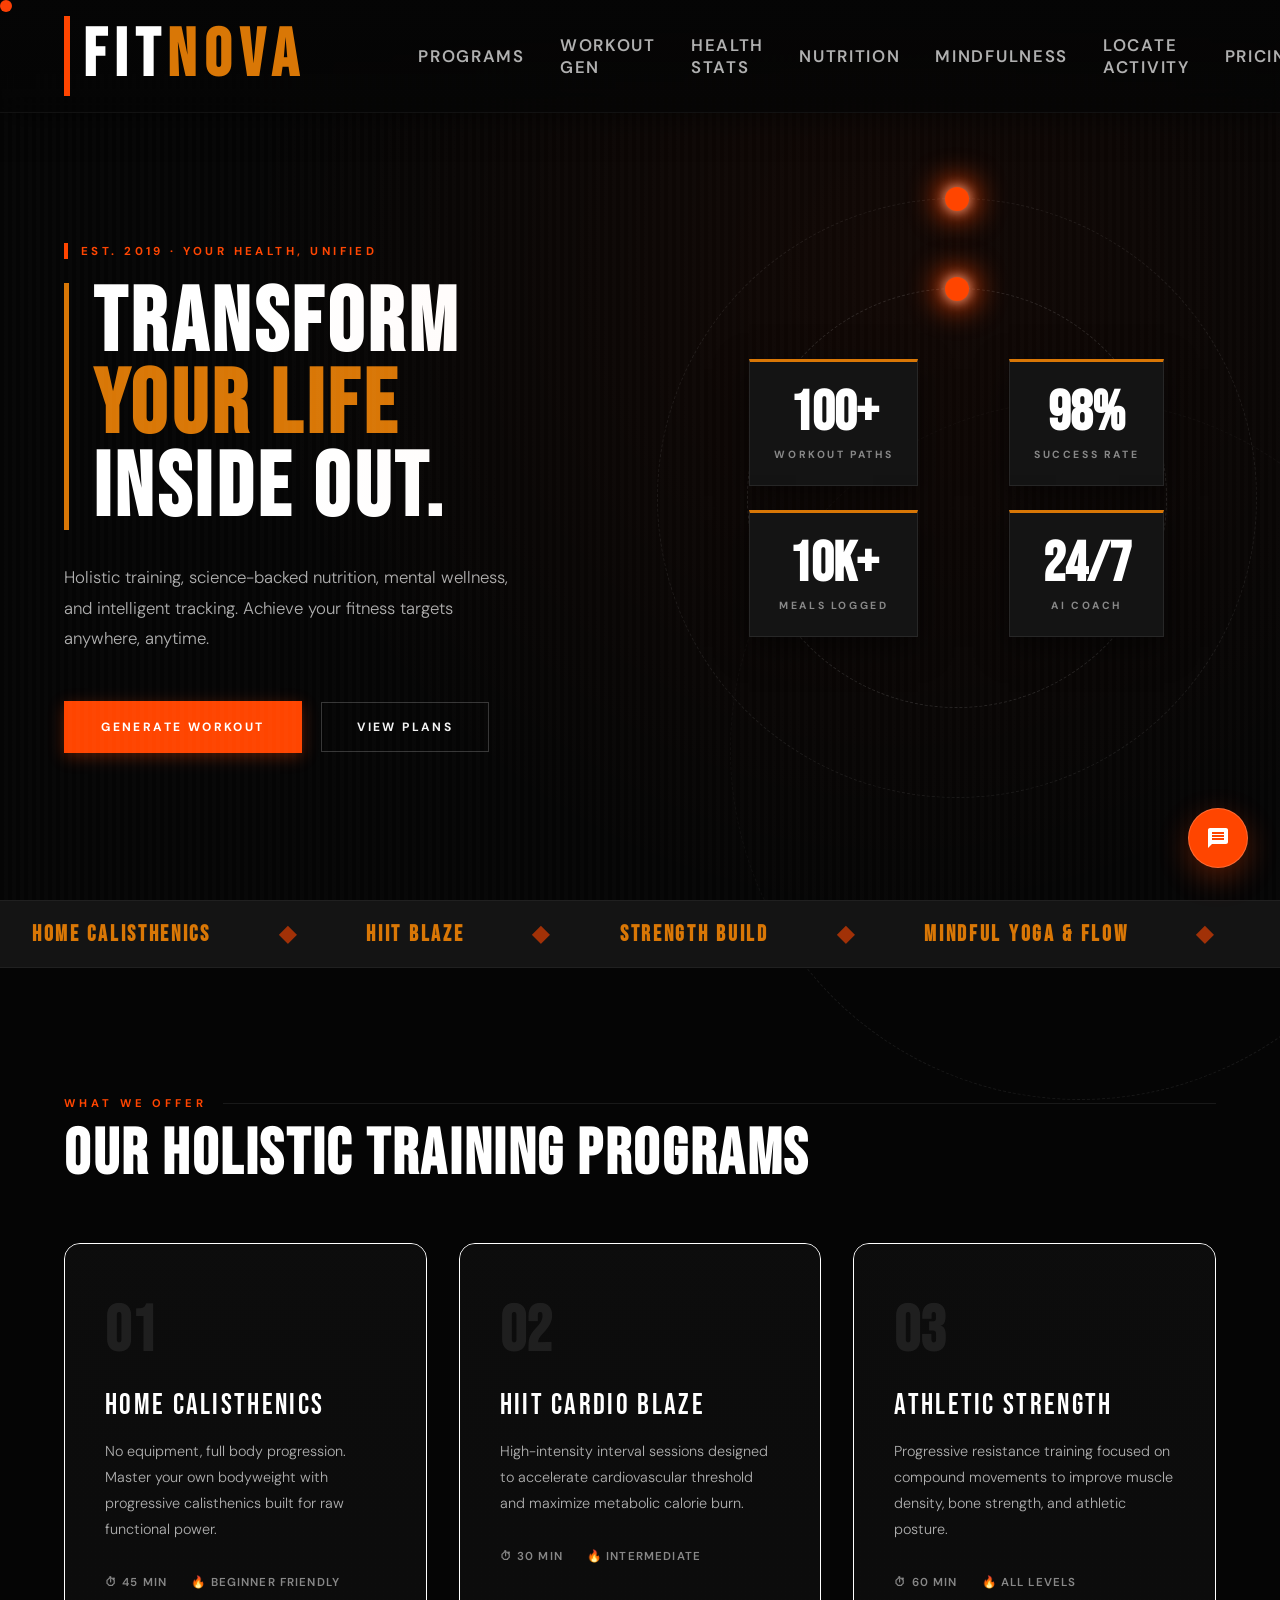
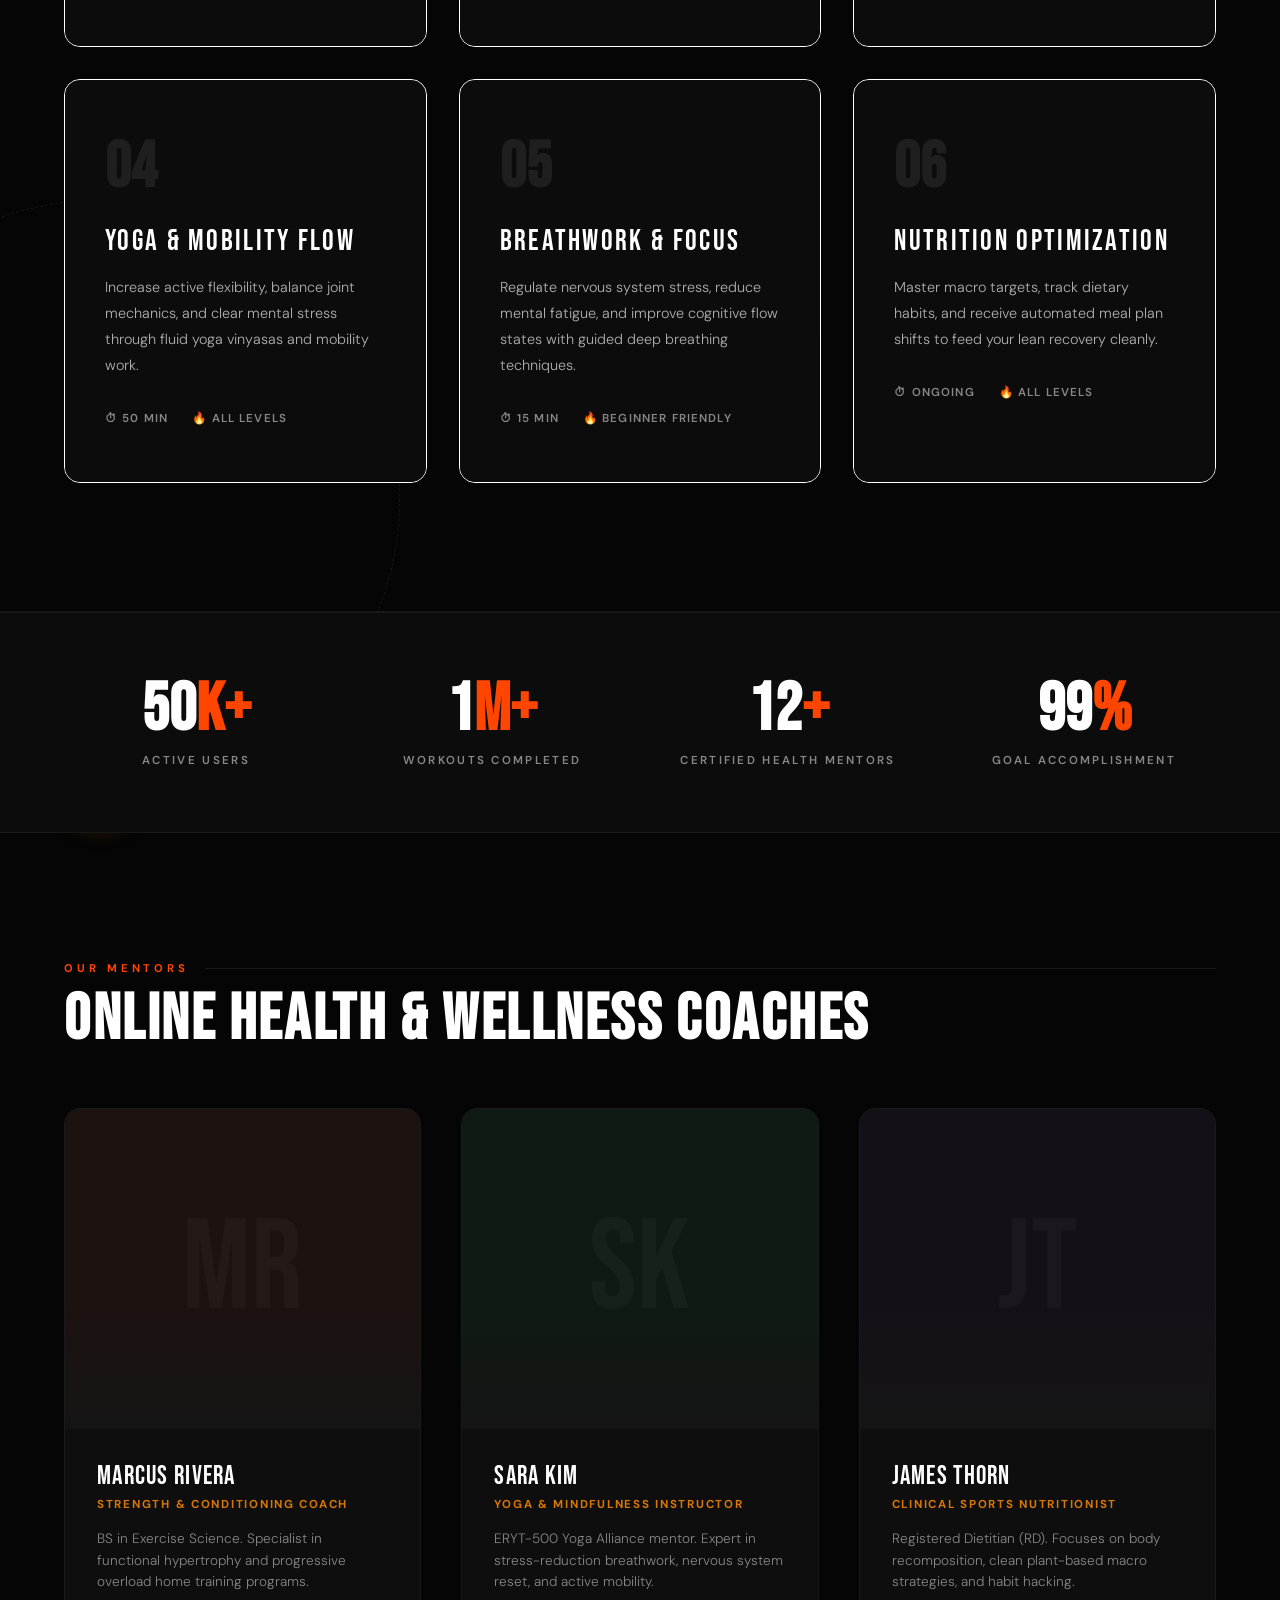
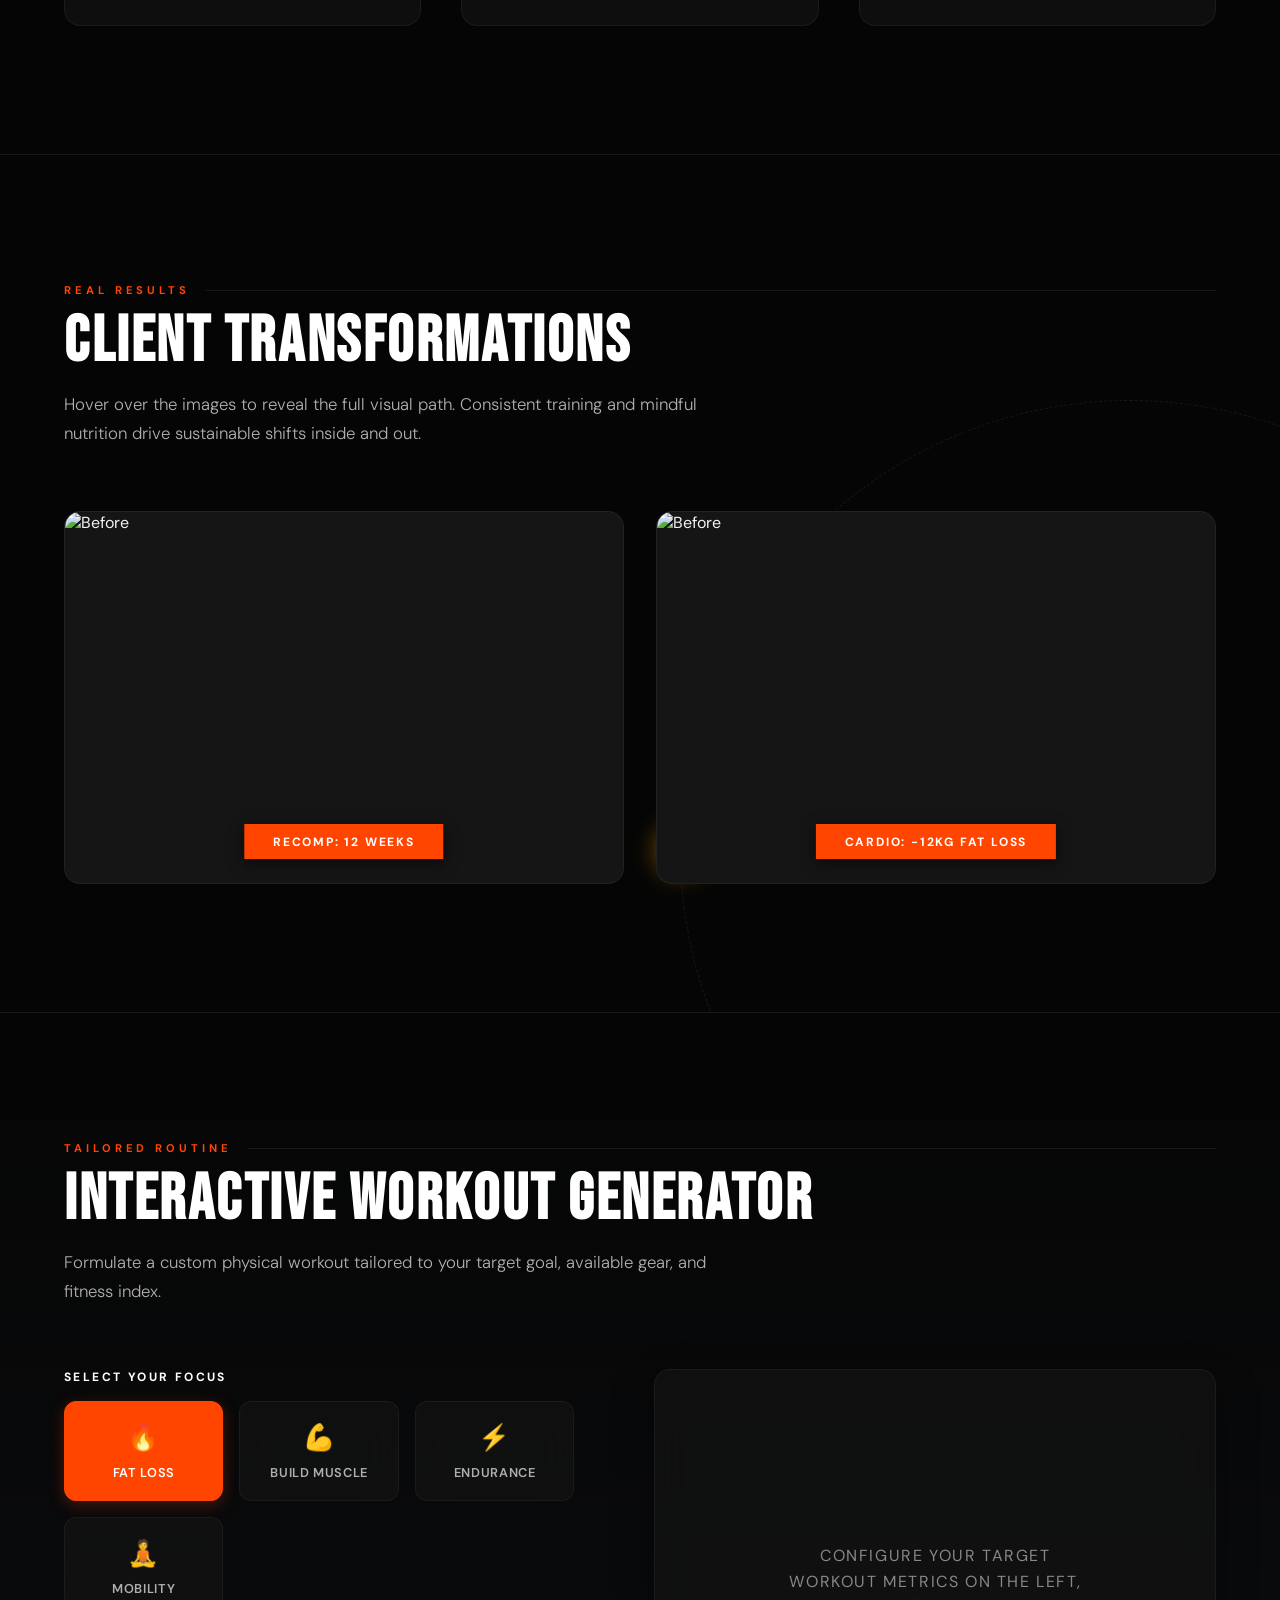
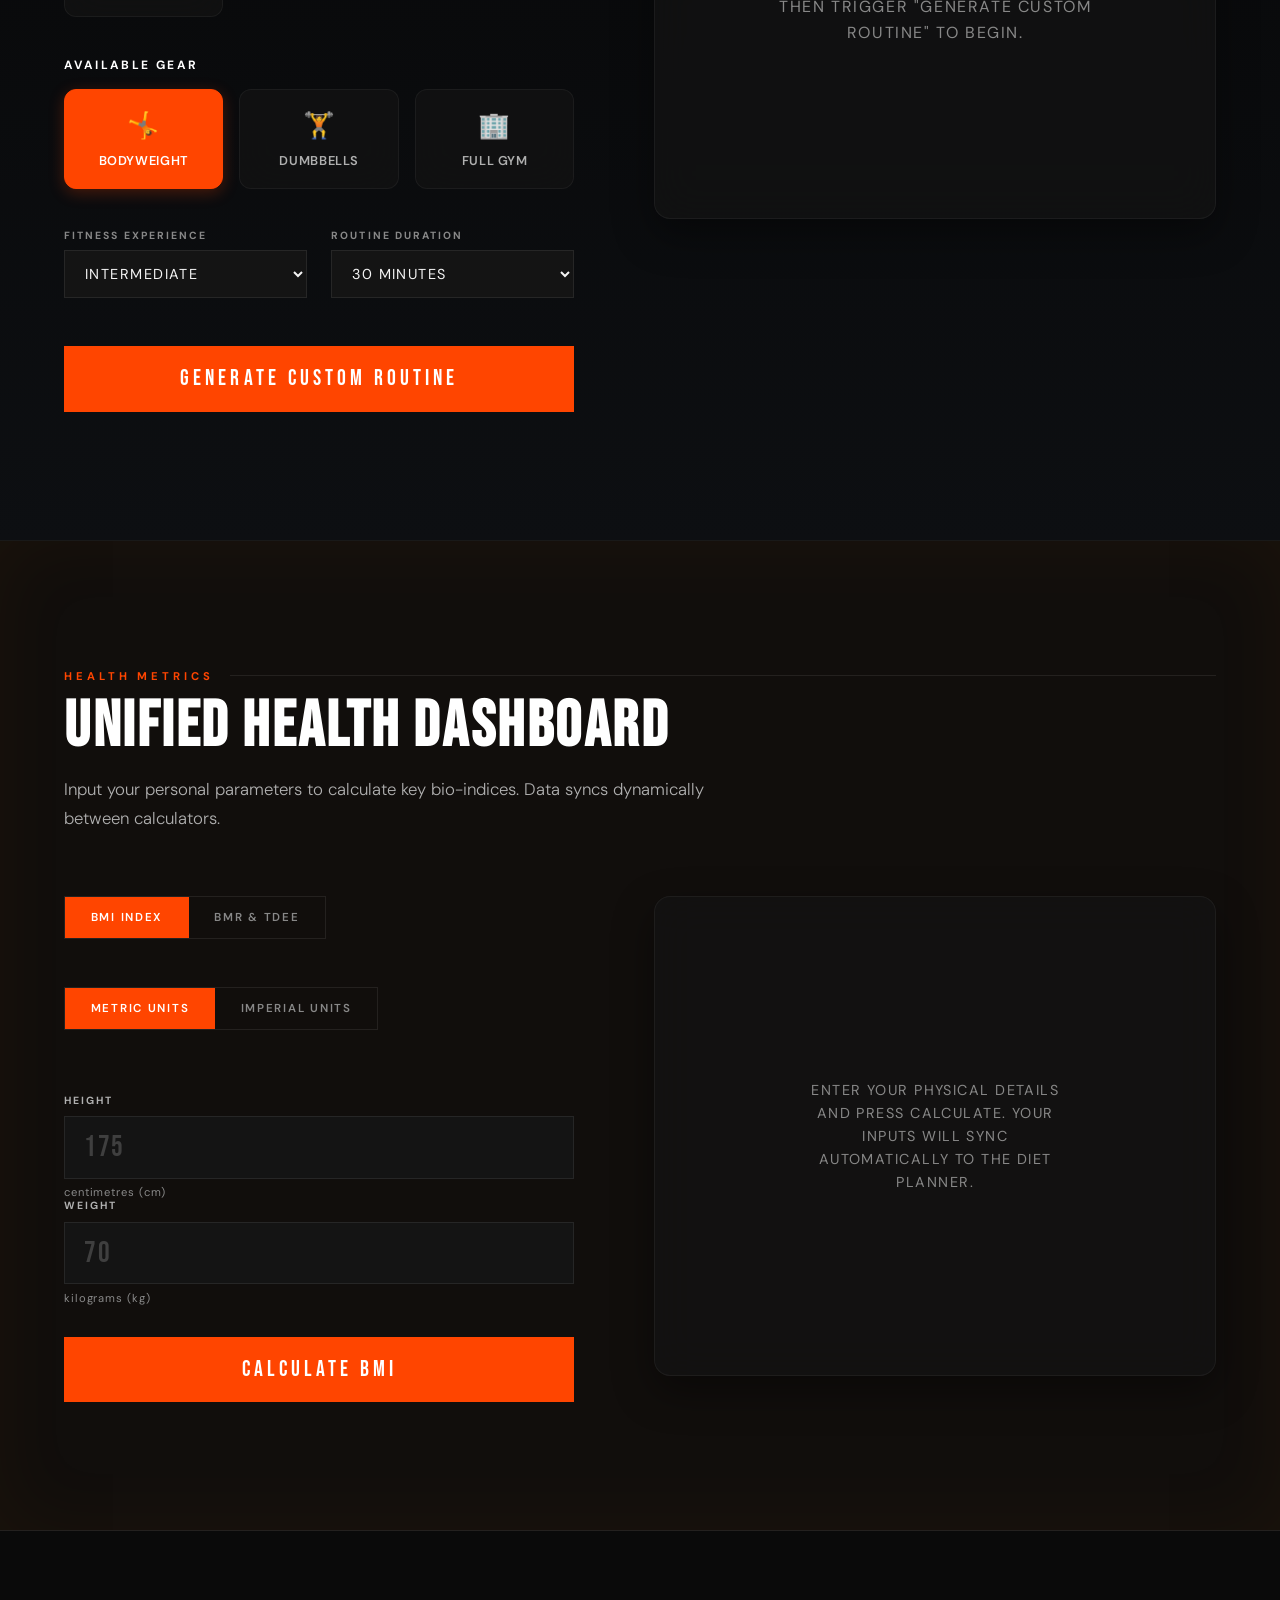
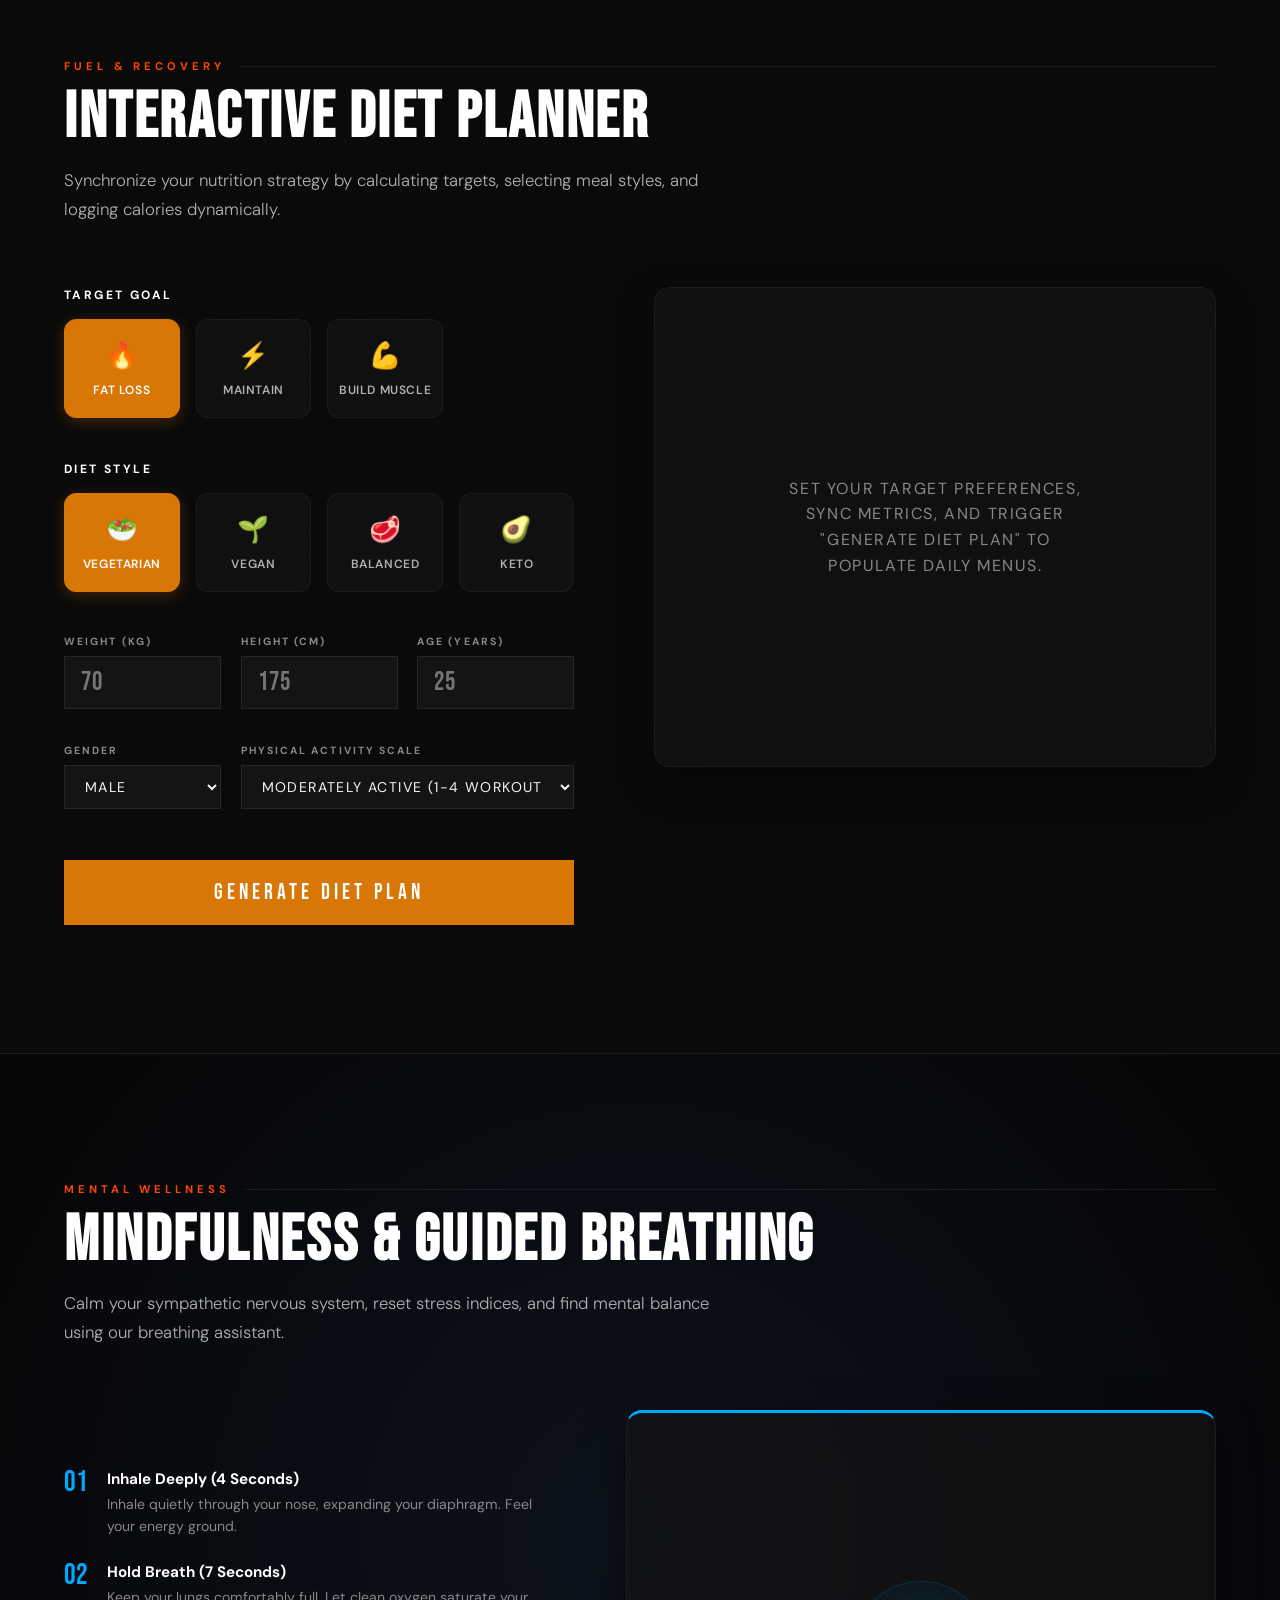
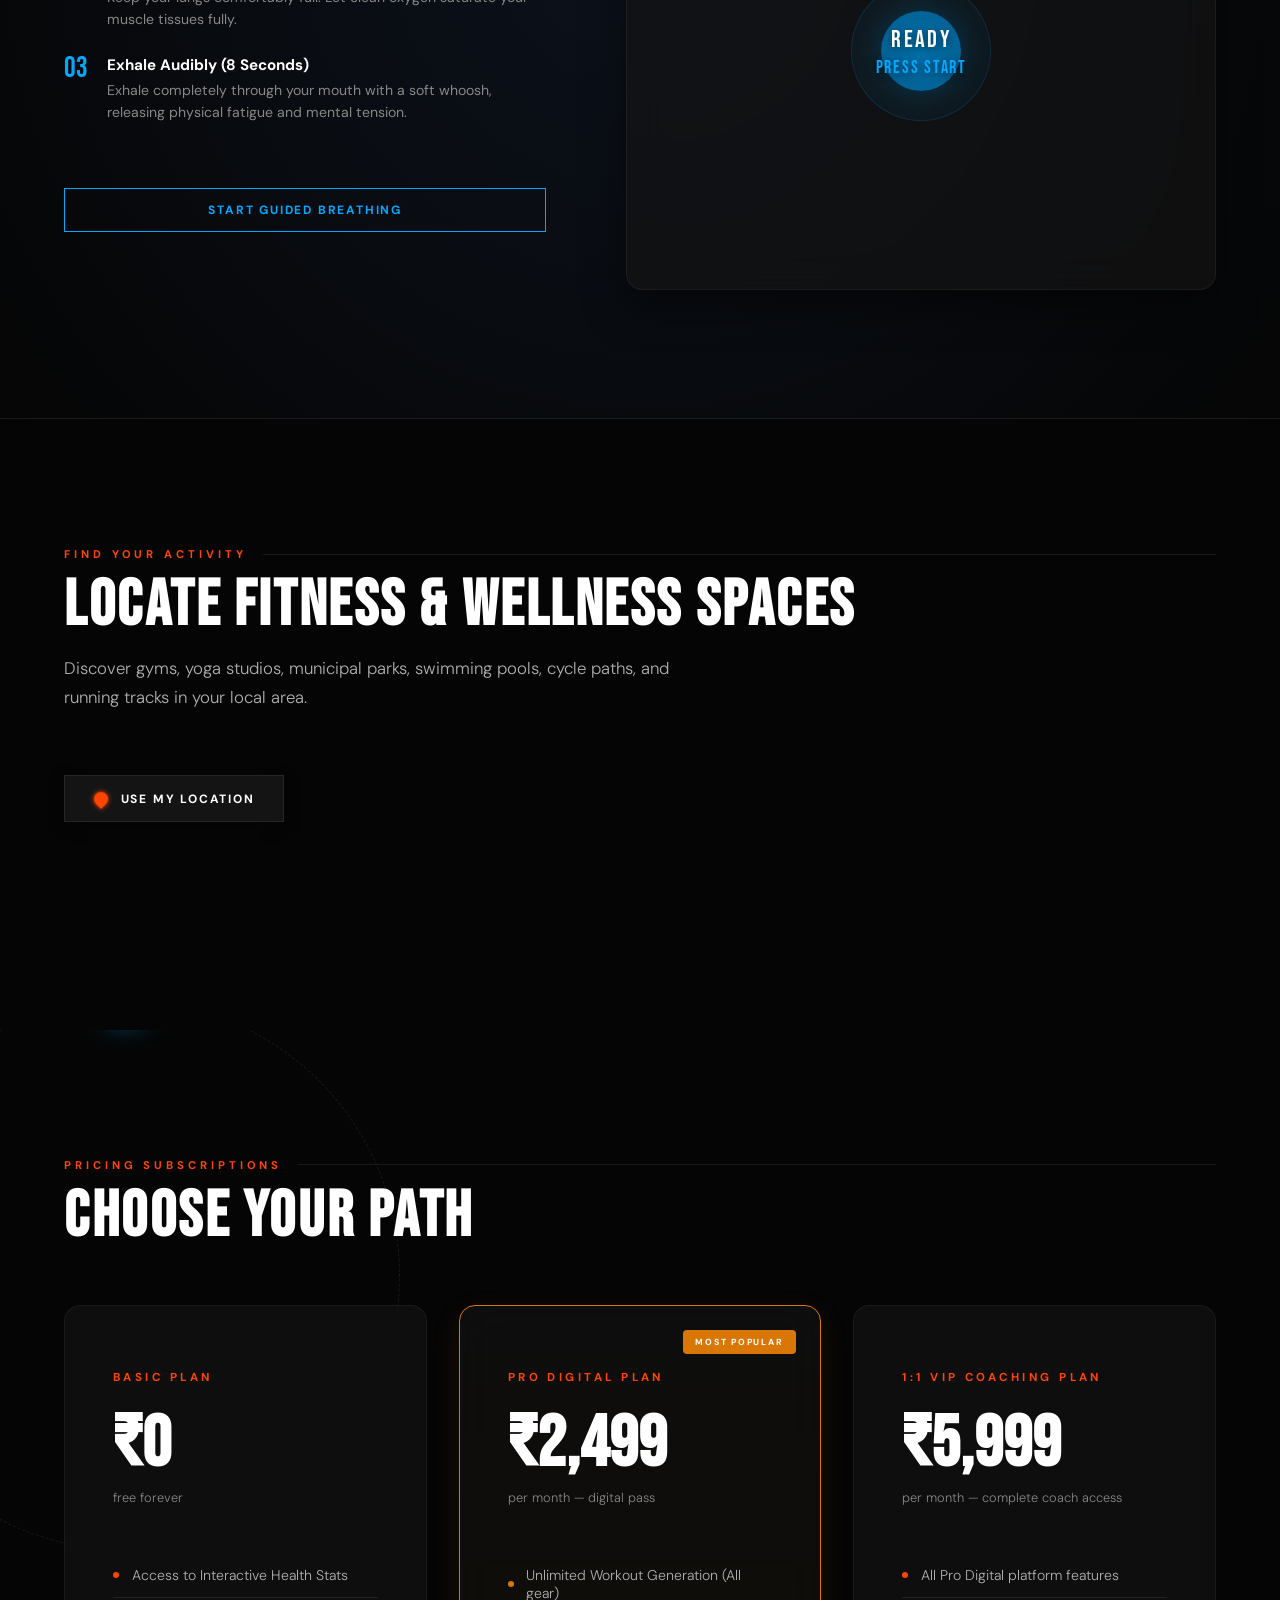
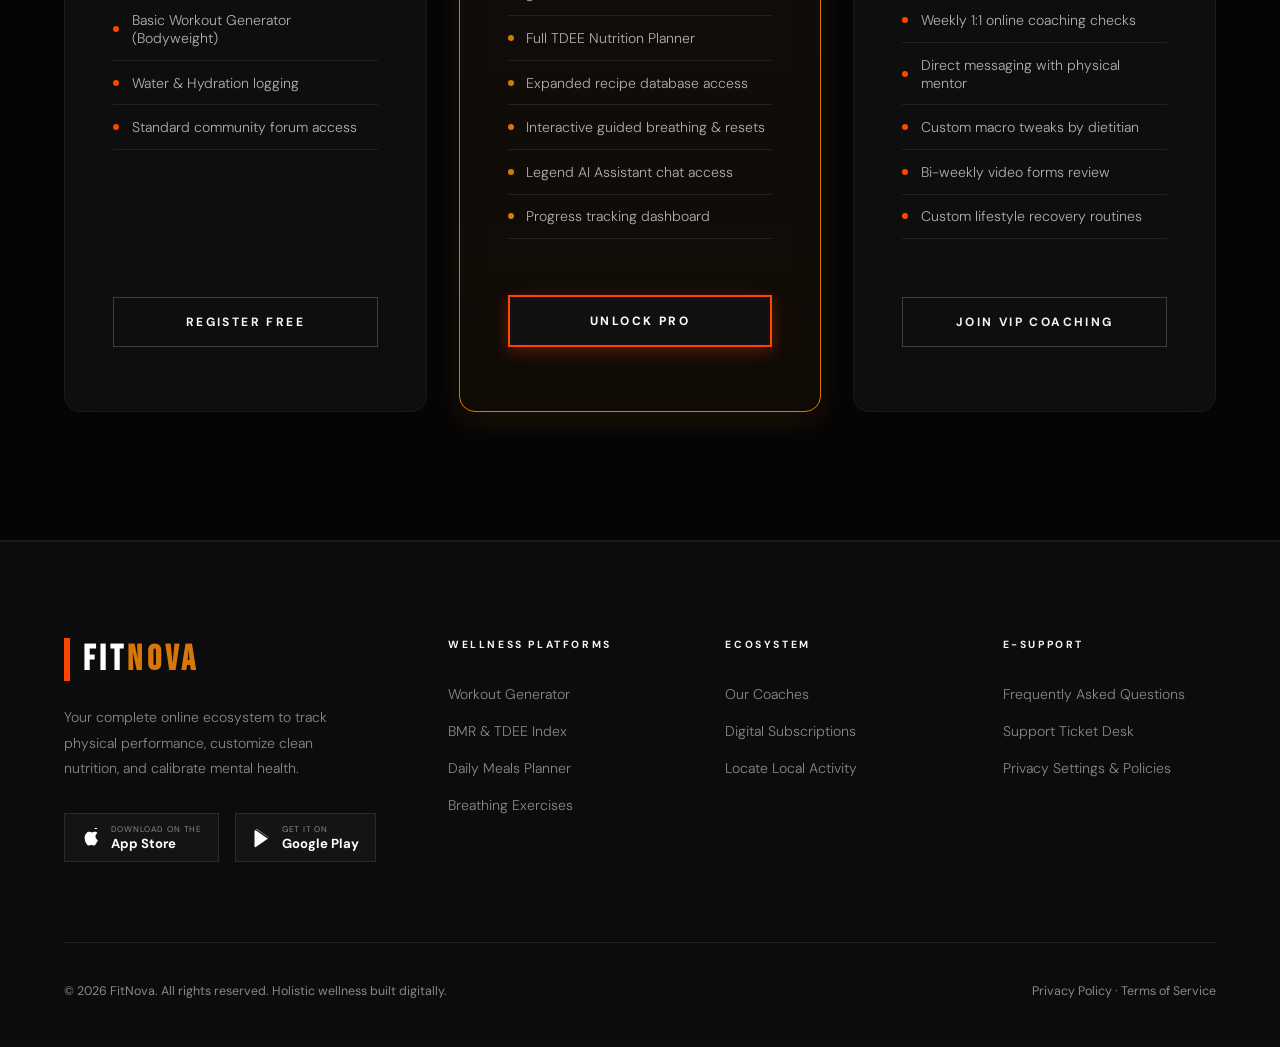
==== commit 1da29954: "Daily update" ====
--- a/fitness.html
+++ b/fitness.html
@@ -629,7 +629,7 @@
       </div>
 
       <div class="mindfulness-visualizer">
-        <div class="breathing-container" id="breathing-container">
+        <div class="breathing-container" id="breathing-container" onclick="toggleBreathing()">
           <div class="breathing-circle-outer"></div>
           <div class="breathing-circle-inner"></div>
           <div class="breathing-text">
--- a/fitness.css
+++ b/fitness.css
@@ -599,7 +599,7 @@
 
 .program-card {
   background-color: rgba(20, 20, 20, 0.65);
-  border: 1px solid rgba(255, 255, 255, 0.05);
+  border: 1px solid var(--white);
   backdrop-filter: blur(20px);
   -webkit-backdrop-filter: blur(20px);
   border-radius: 16px;
@@ -636,8 +636,8 @@
 
 .program-card:hover {
   transform: translateY(-5px);
-  border-color: rgba(255, 69, 0, 0.4);
-  box-shadow: 0 15px 35px rgba(255, 69, 0, 0.18), 0 5px 15px rgba(0, 0, 0, 0.5);
+  border-color: var(--white);
+  box-shadow: 0 15px 35px rgba(255, 255, 255, 0.15), 0 5px 15px rgba(0, 0, 0, 0.5);
 }
 
 .program-card:hover::after {
@@ -1971,6 +1971,7 @@
   width: 300px;
   height: 300px;
   position: relative;
+  cursor: pointer;
 }
 
 .breathing-circle-outer {
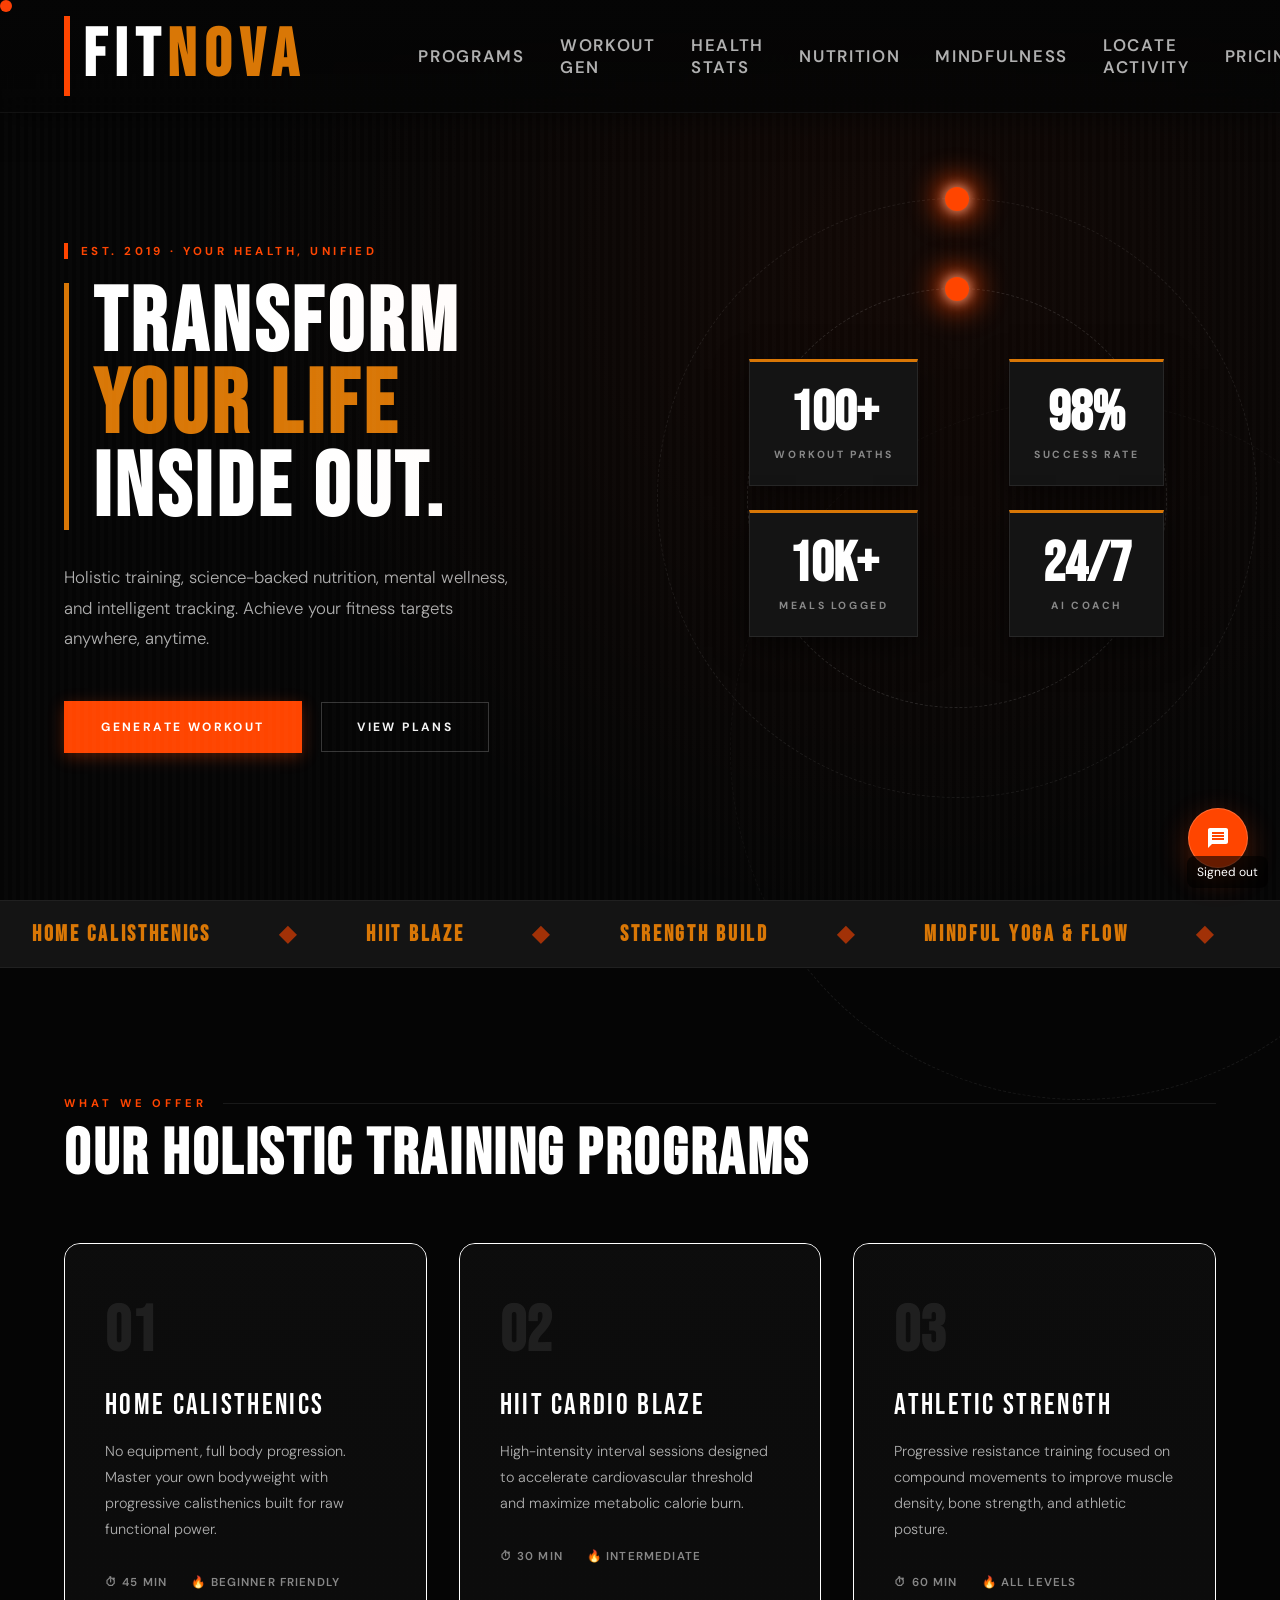
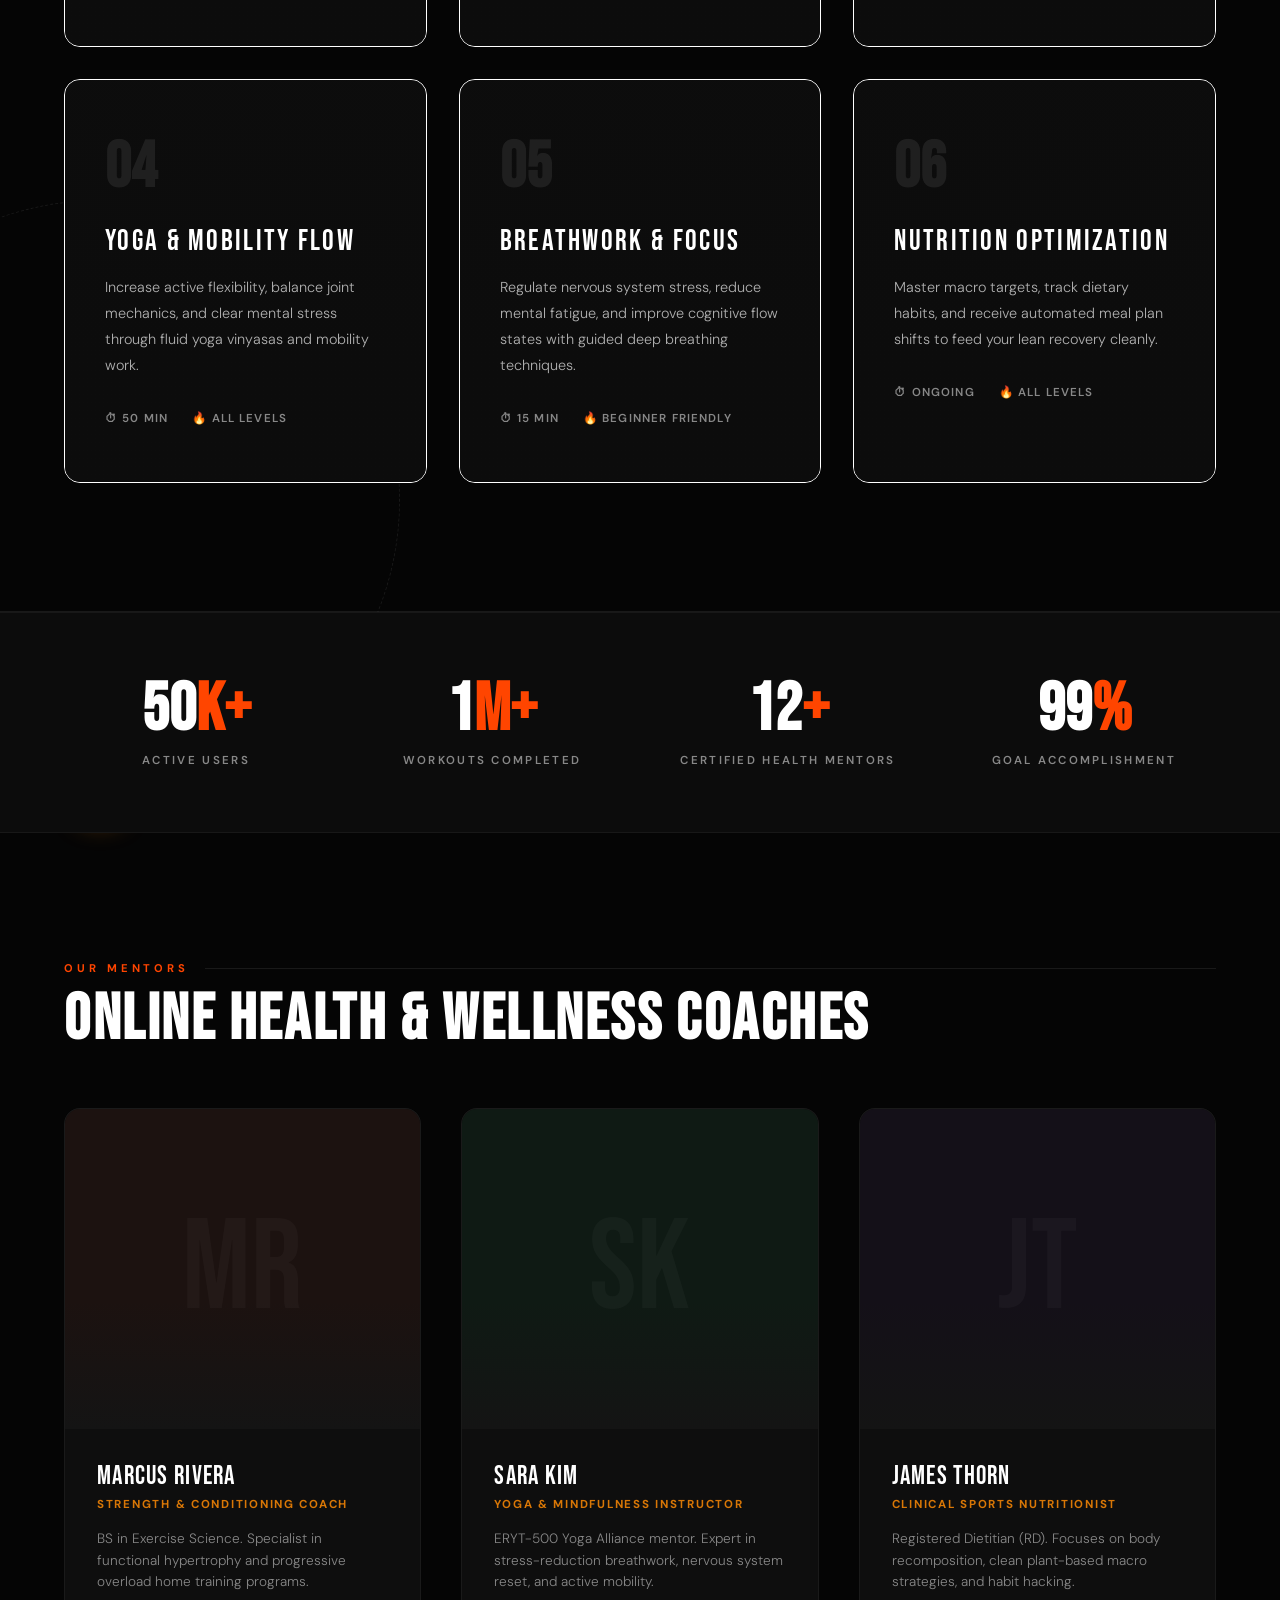
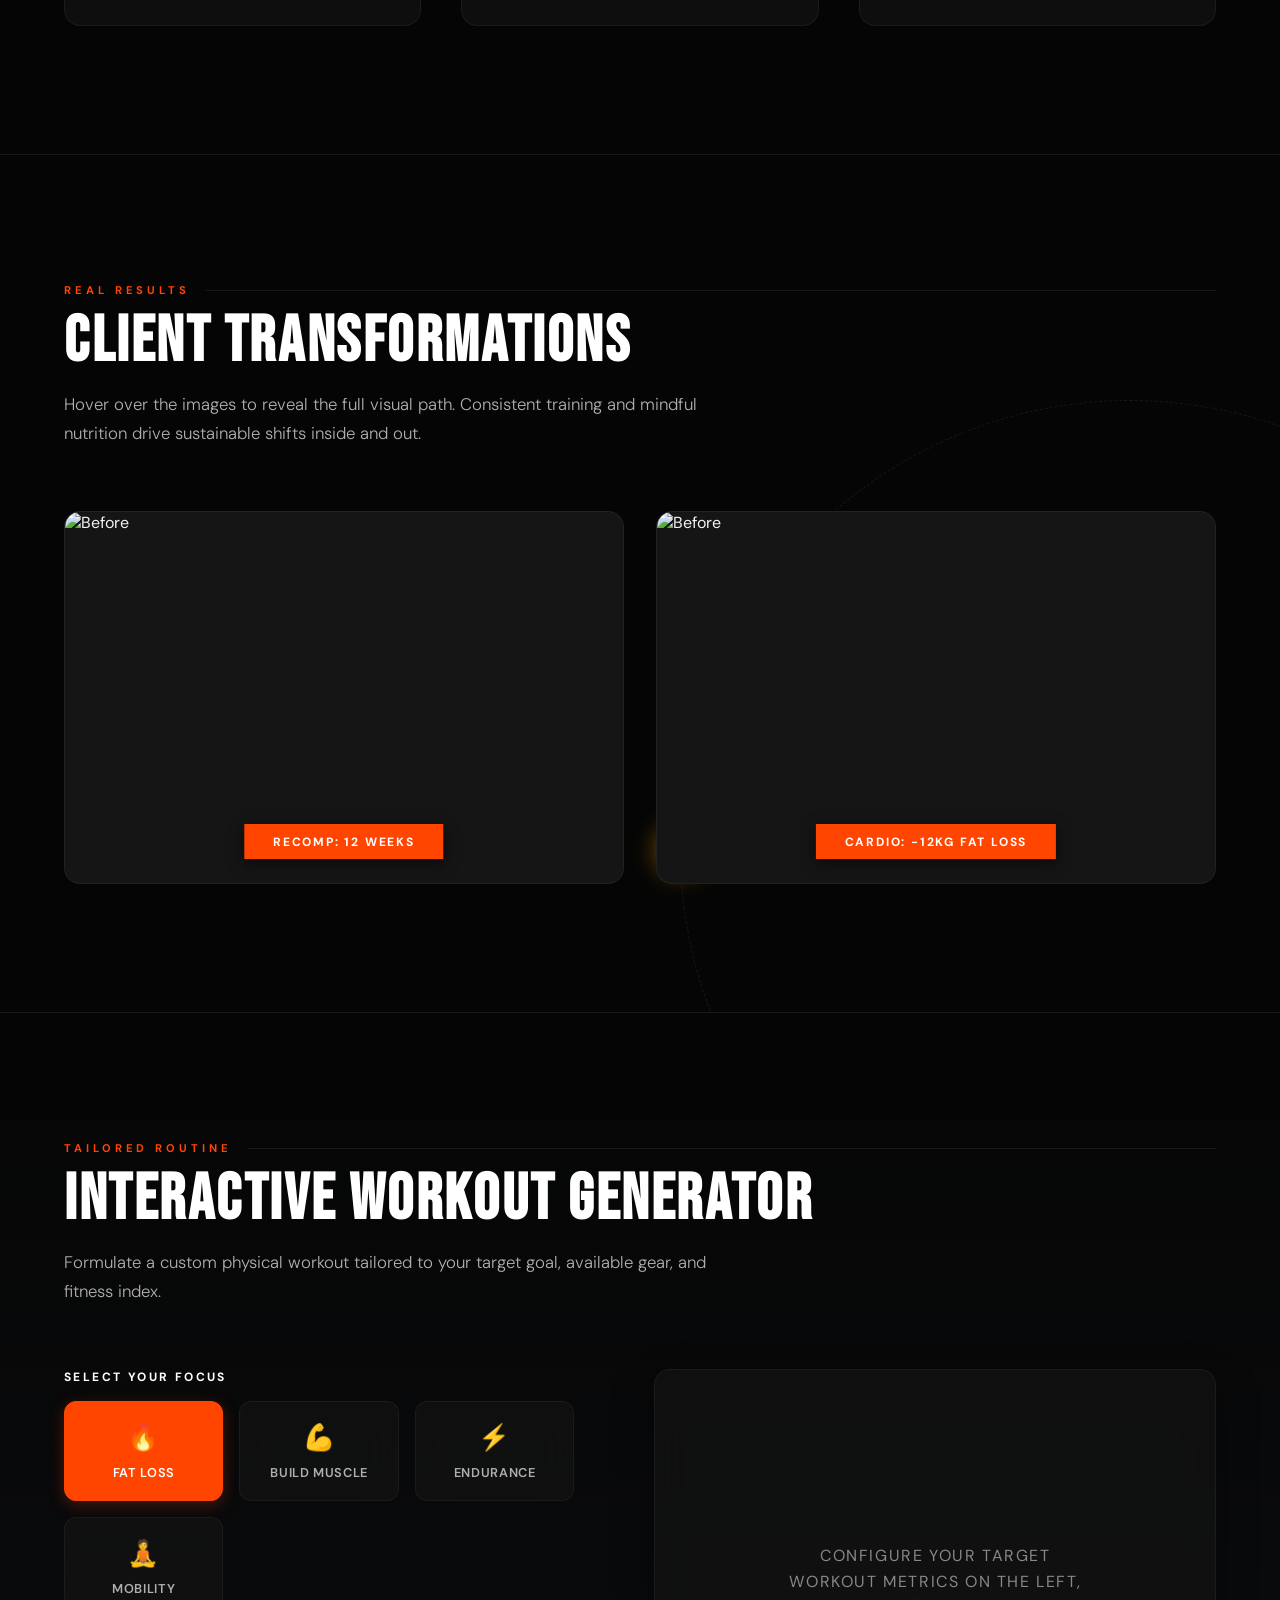
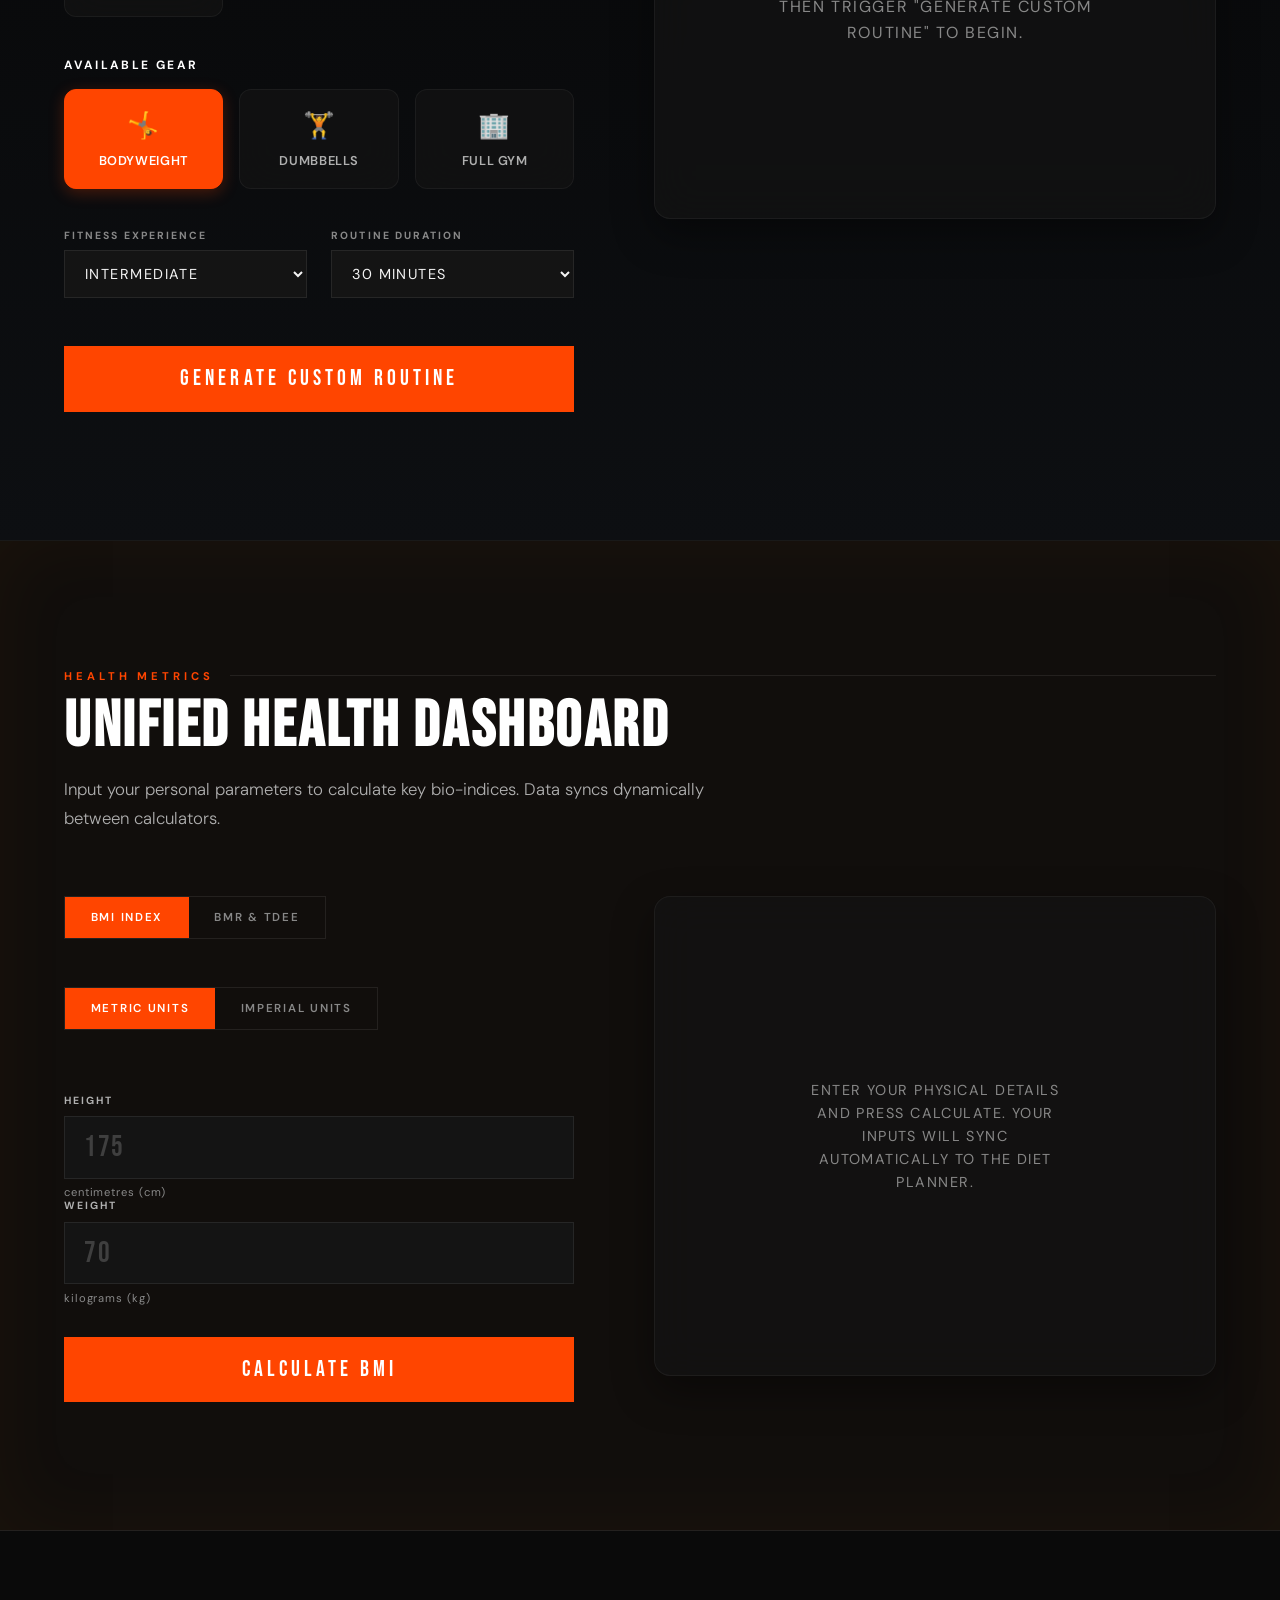
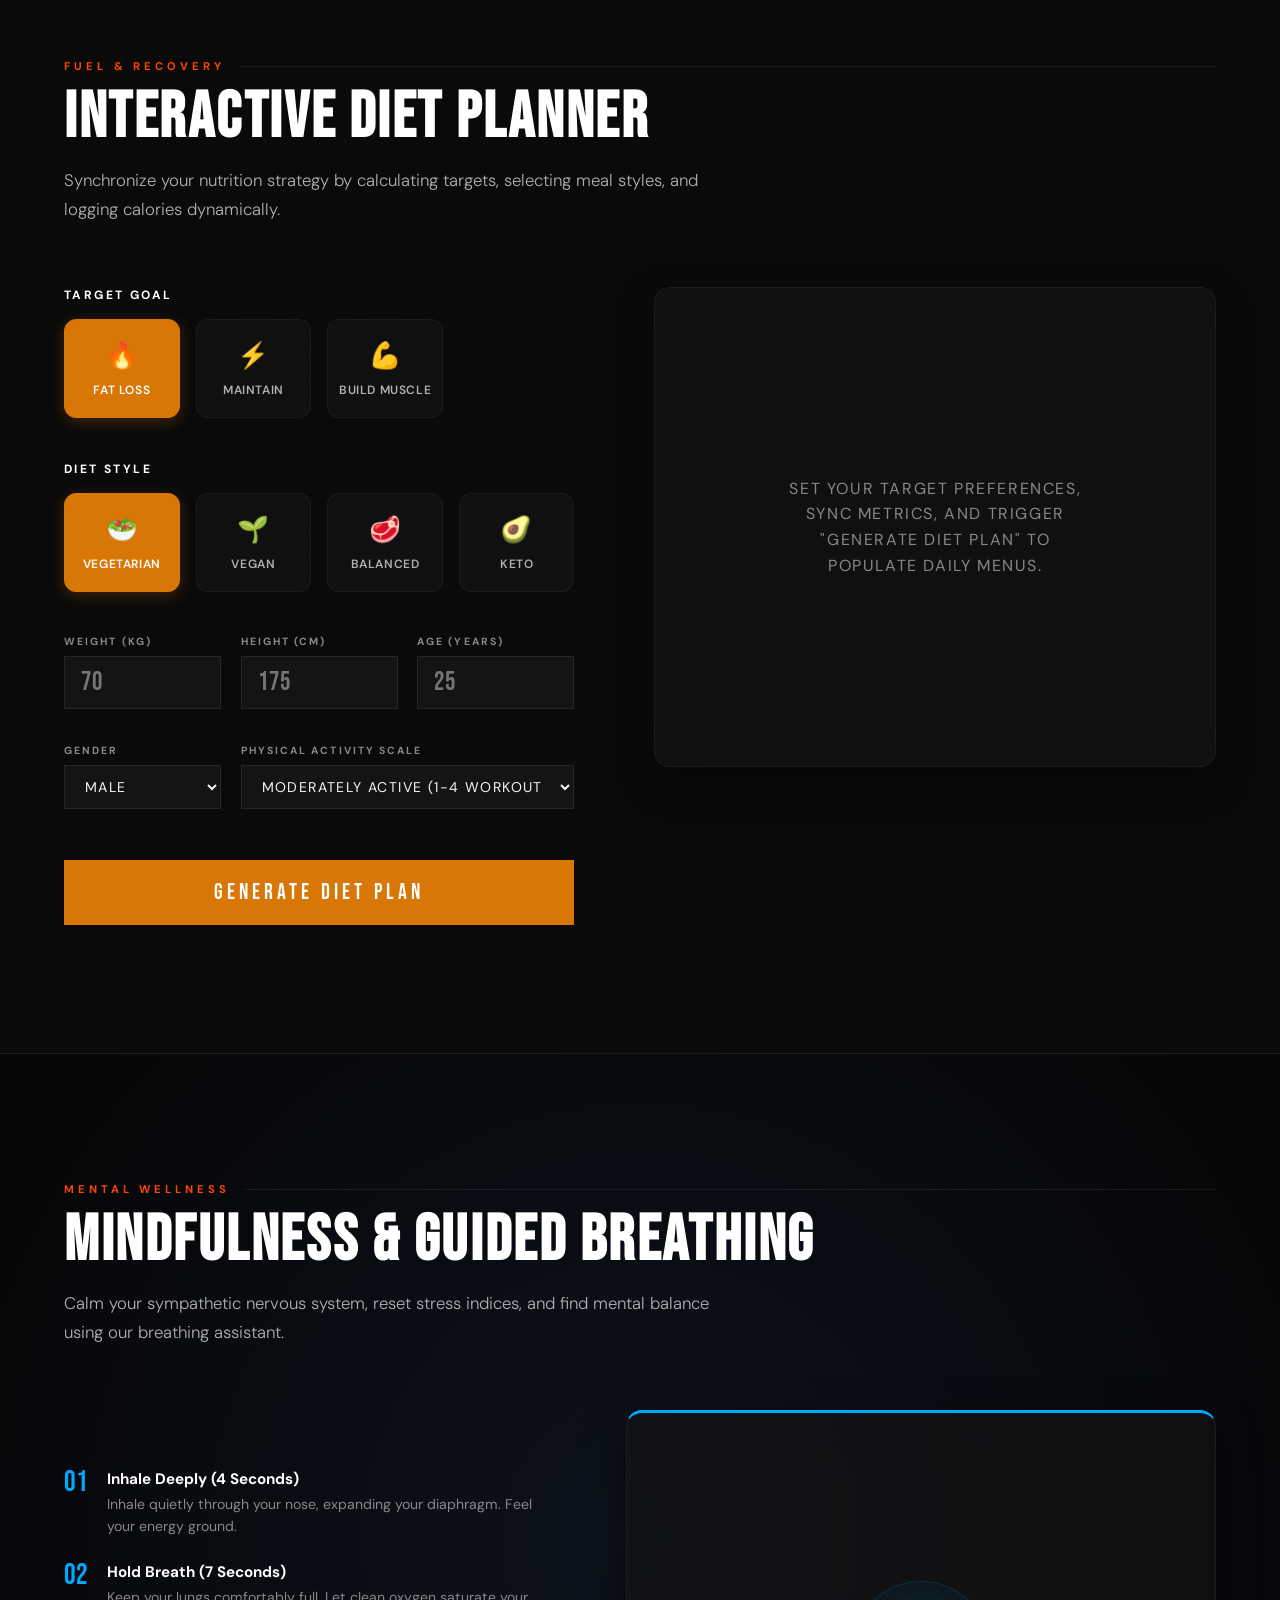
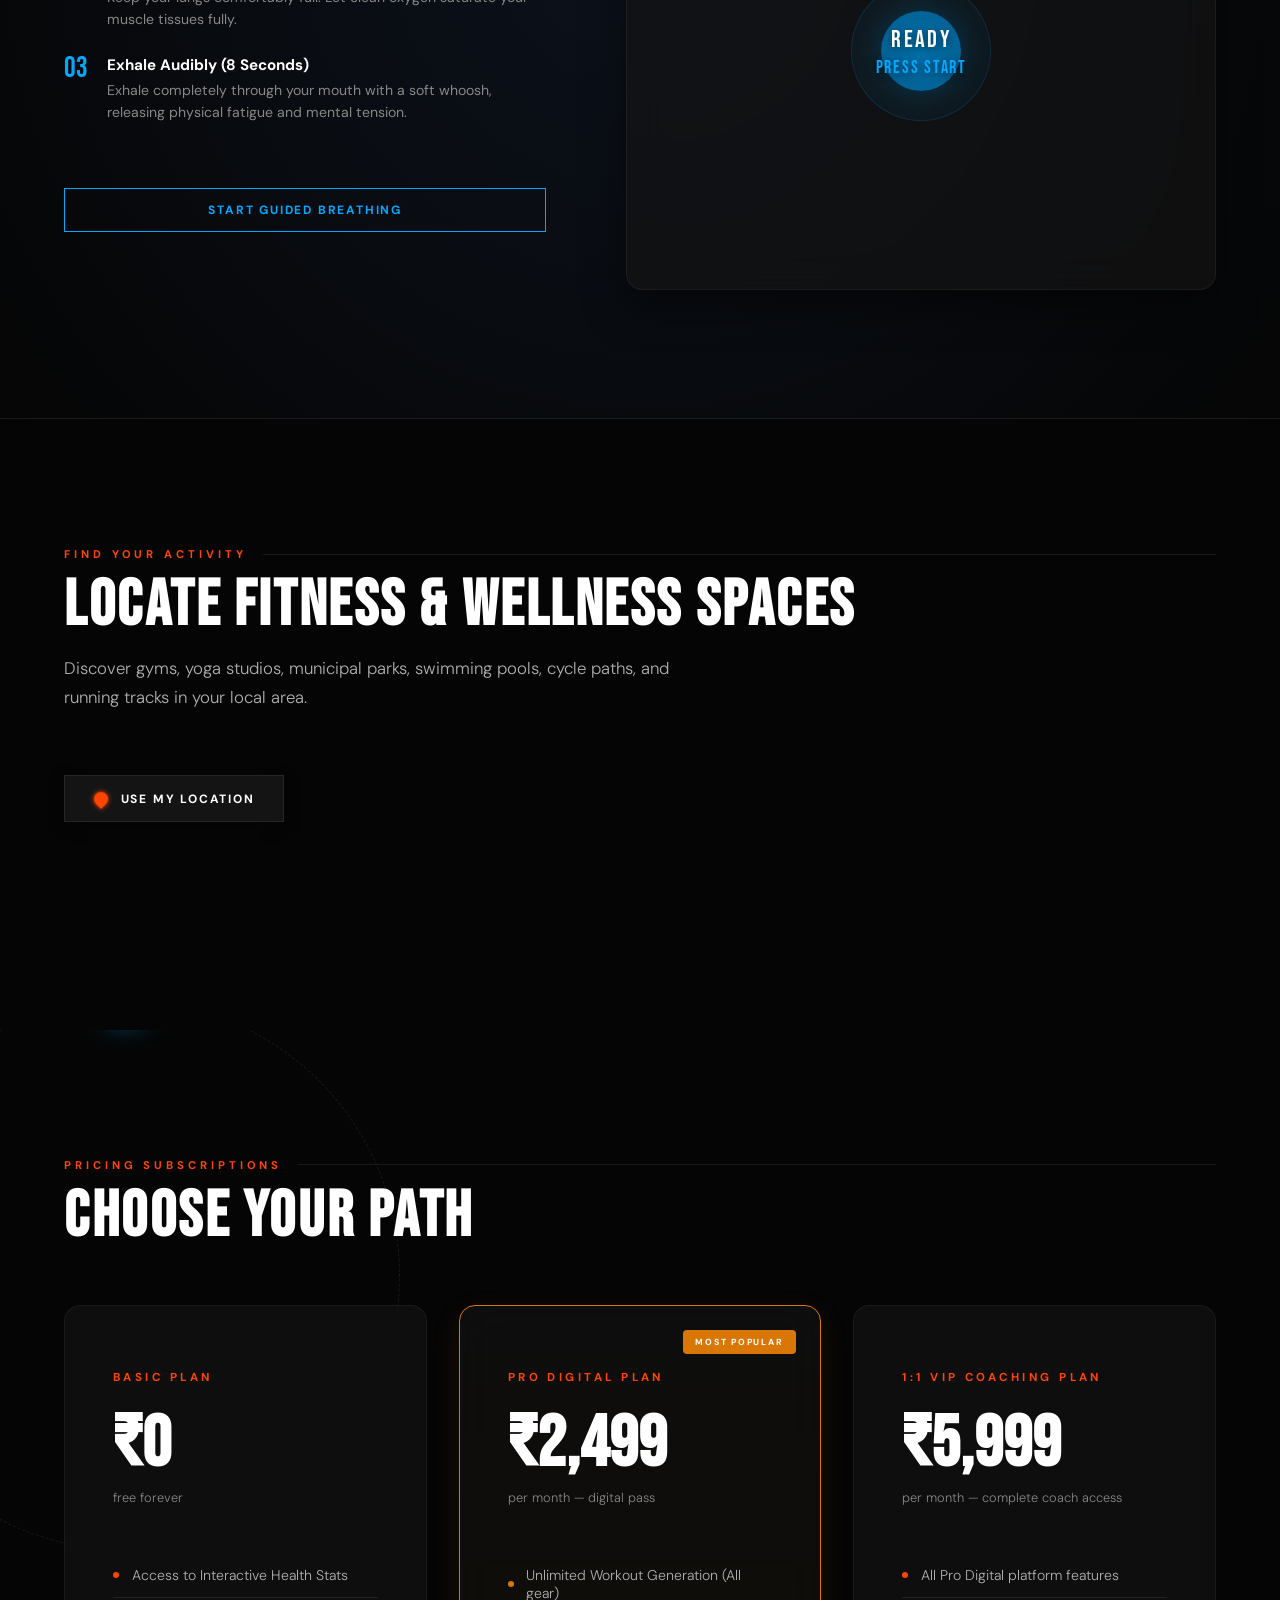
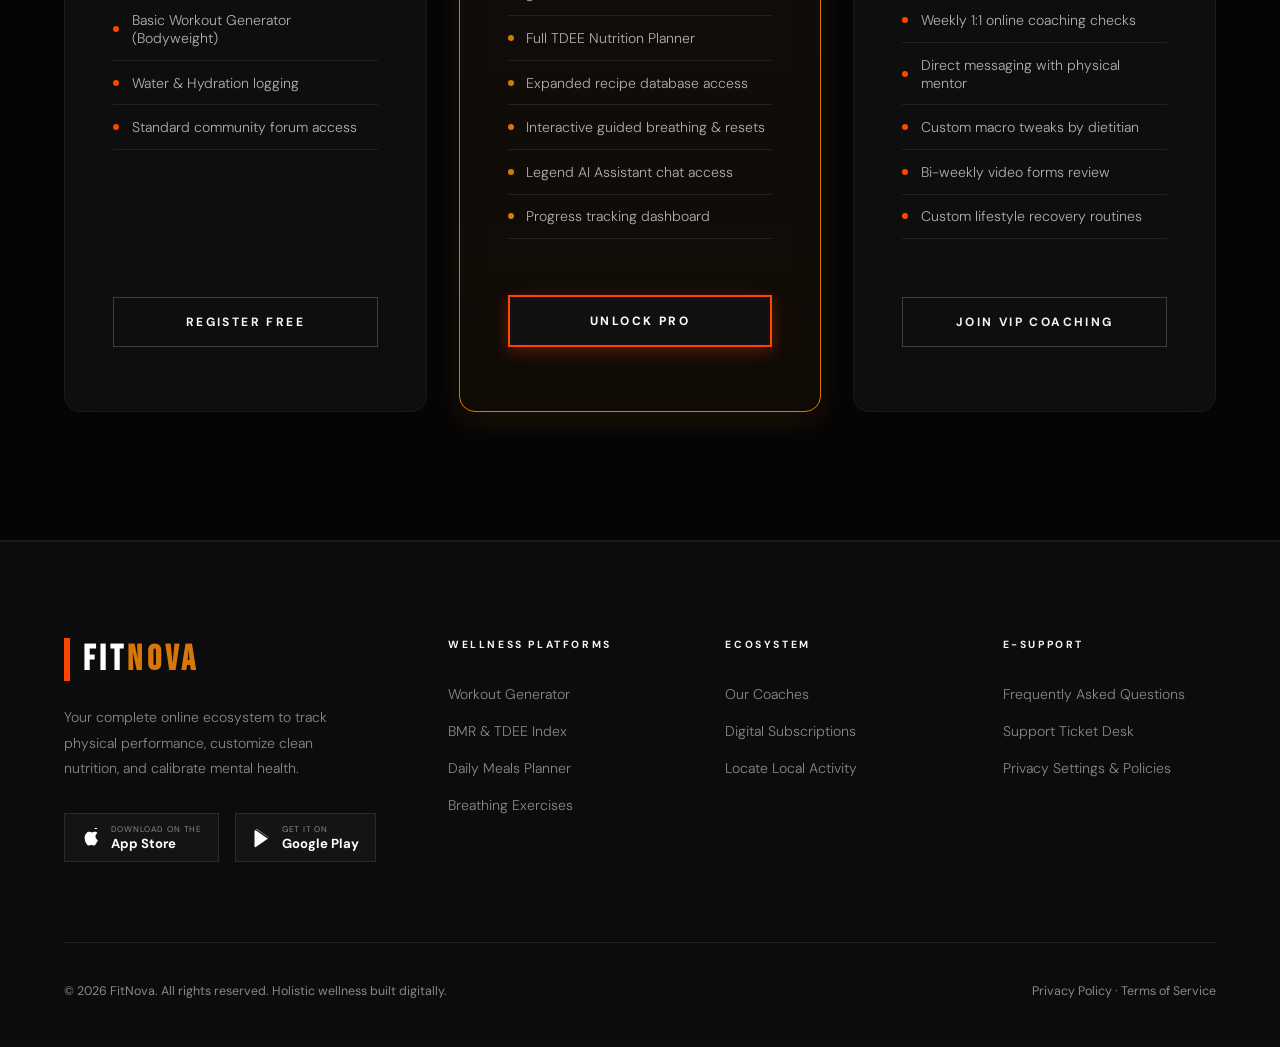
==== commit 00dd5bd8: "loginupdate" ====
--- a/fitness.html
+++ b/fitness.html
@@ -847,7 +847,7 @@
 
         <div class="social-auth-title">Or Connect With</div>
         <div class="social-grid">
-          <button type="button" class="btn-social" onclick="alert('Google authentication triggered!')">Google</button>
+            <button type="button" class="btn-social" id="googleSignBtn">Google</button>
           <button type="button" class="btn-social" onclick="alert('Facebook authentication triggered!')">Facebook</button>
         </div>
       </form>
@@ -903,6 +903,31 @@
   </div>
 
   <script src="fitness.js" defer></script>
+  <!-- Firebase (web) - replace firebaseConfig below with your project values -->
+  <script src="https://www.gstatic.com/firebasejs/9.22.1/firebase-app-compat.js"></script>
+  <script src="https://www.gstatic.com/firebasejs/9.22.1/firebase-auth-compat.js"></script>
+  <script>
+    // TODO: Replace these values with your Firebase project's config
+    const firebaseConfig = {
+      apiKey: "REPLACE_ME",
+      authDomain: "REPLACE_ME",
+      projectId: "REPLACE_ME",
+      storageBucket: "REPLACE_ME",
+      messagingSenderId: "REPLACE_ME",
+      appId: "REPLACE_ME"
+    };
+
+    try {
+      if (firebase && !firebase.apps?.length) {
+        firebase.initializeApp(firebaseConfig);
+      }
+      window._firebaseReady = true;
+      console.log('Firebase init attempt complete.');
+    } catch (err) {
+      window._firebaseReady = false;
+      console.warn('Firebase init skipped or failed. Please add valid config to fitness.html', err);
+    }
+  </script>
 </body>
 
 </html>
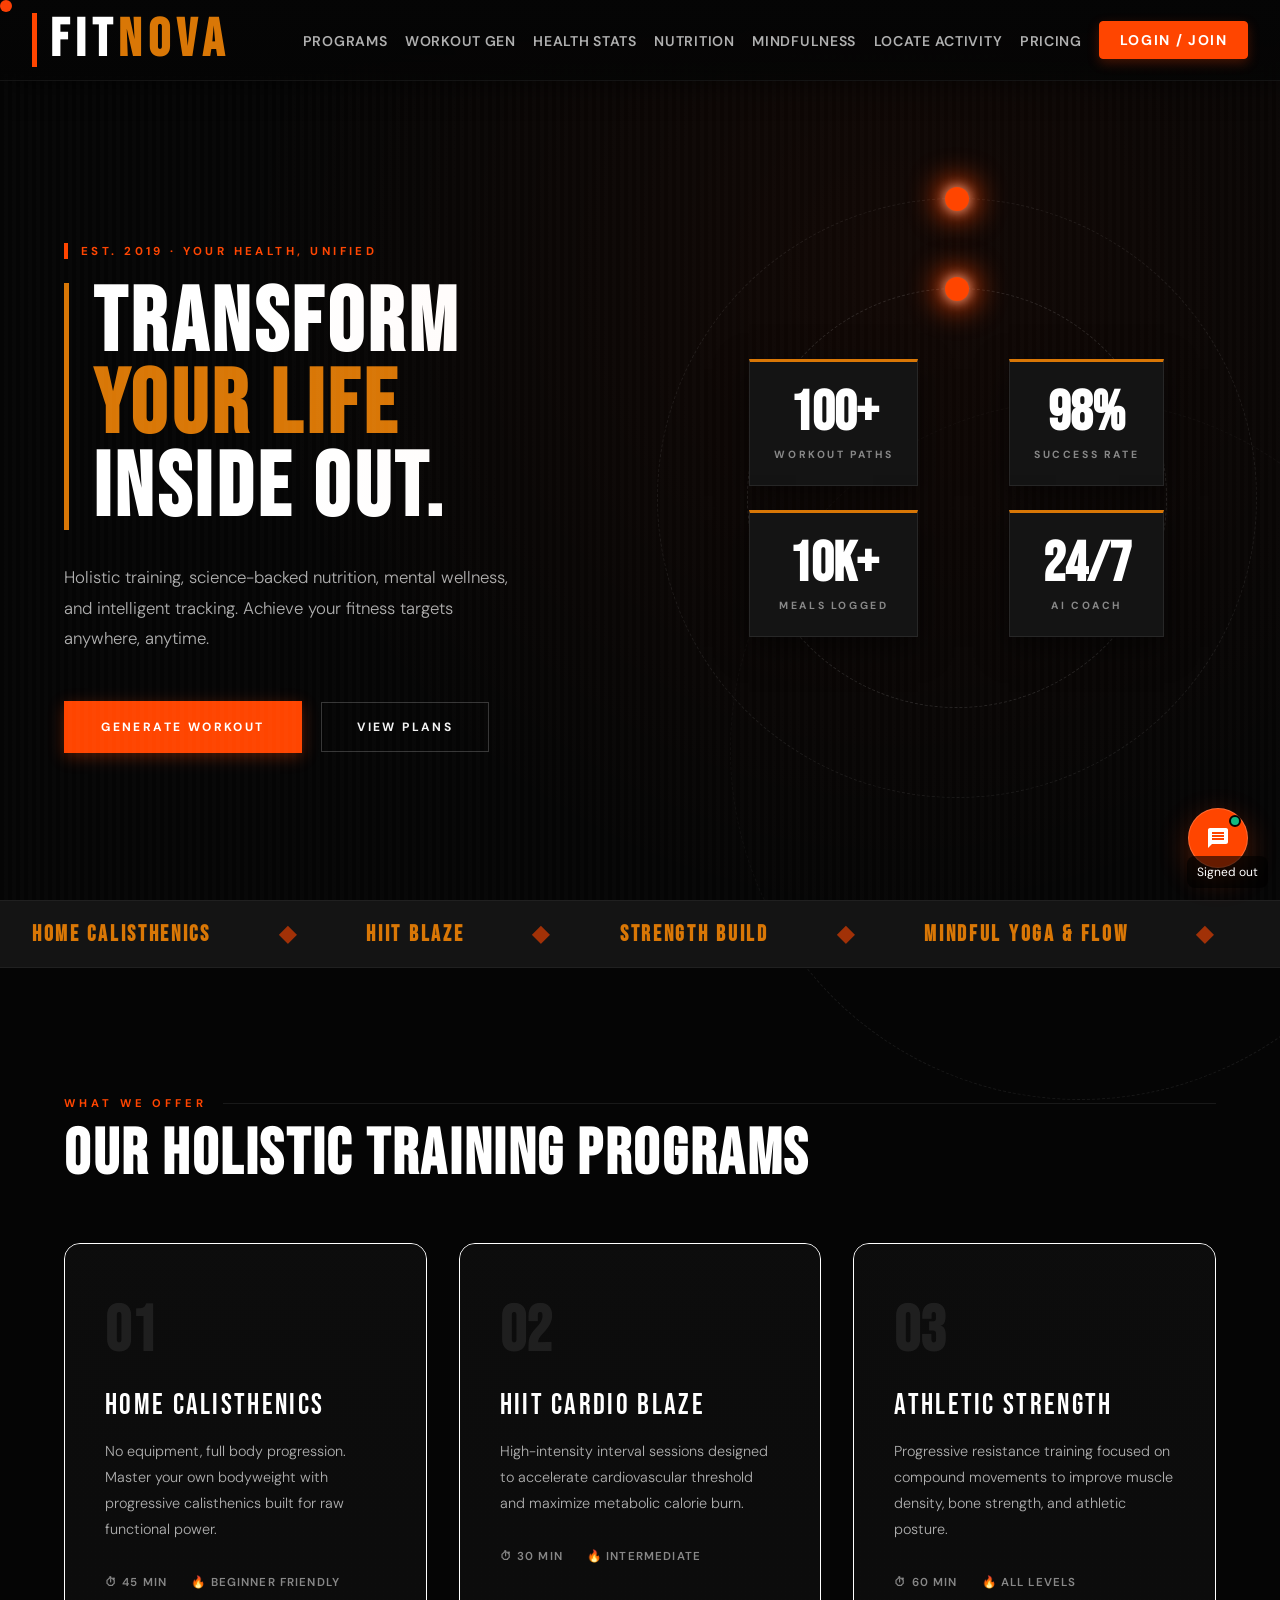
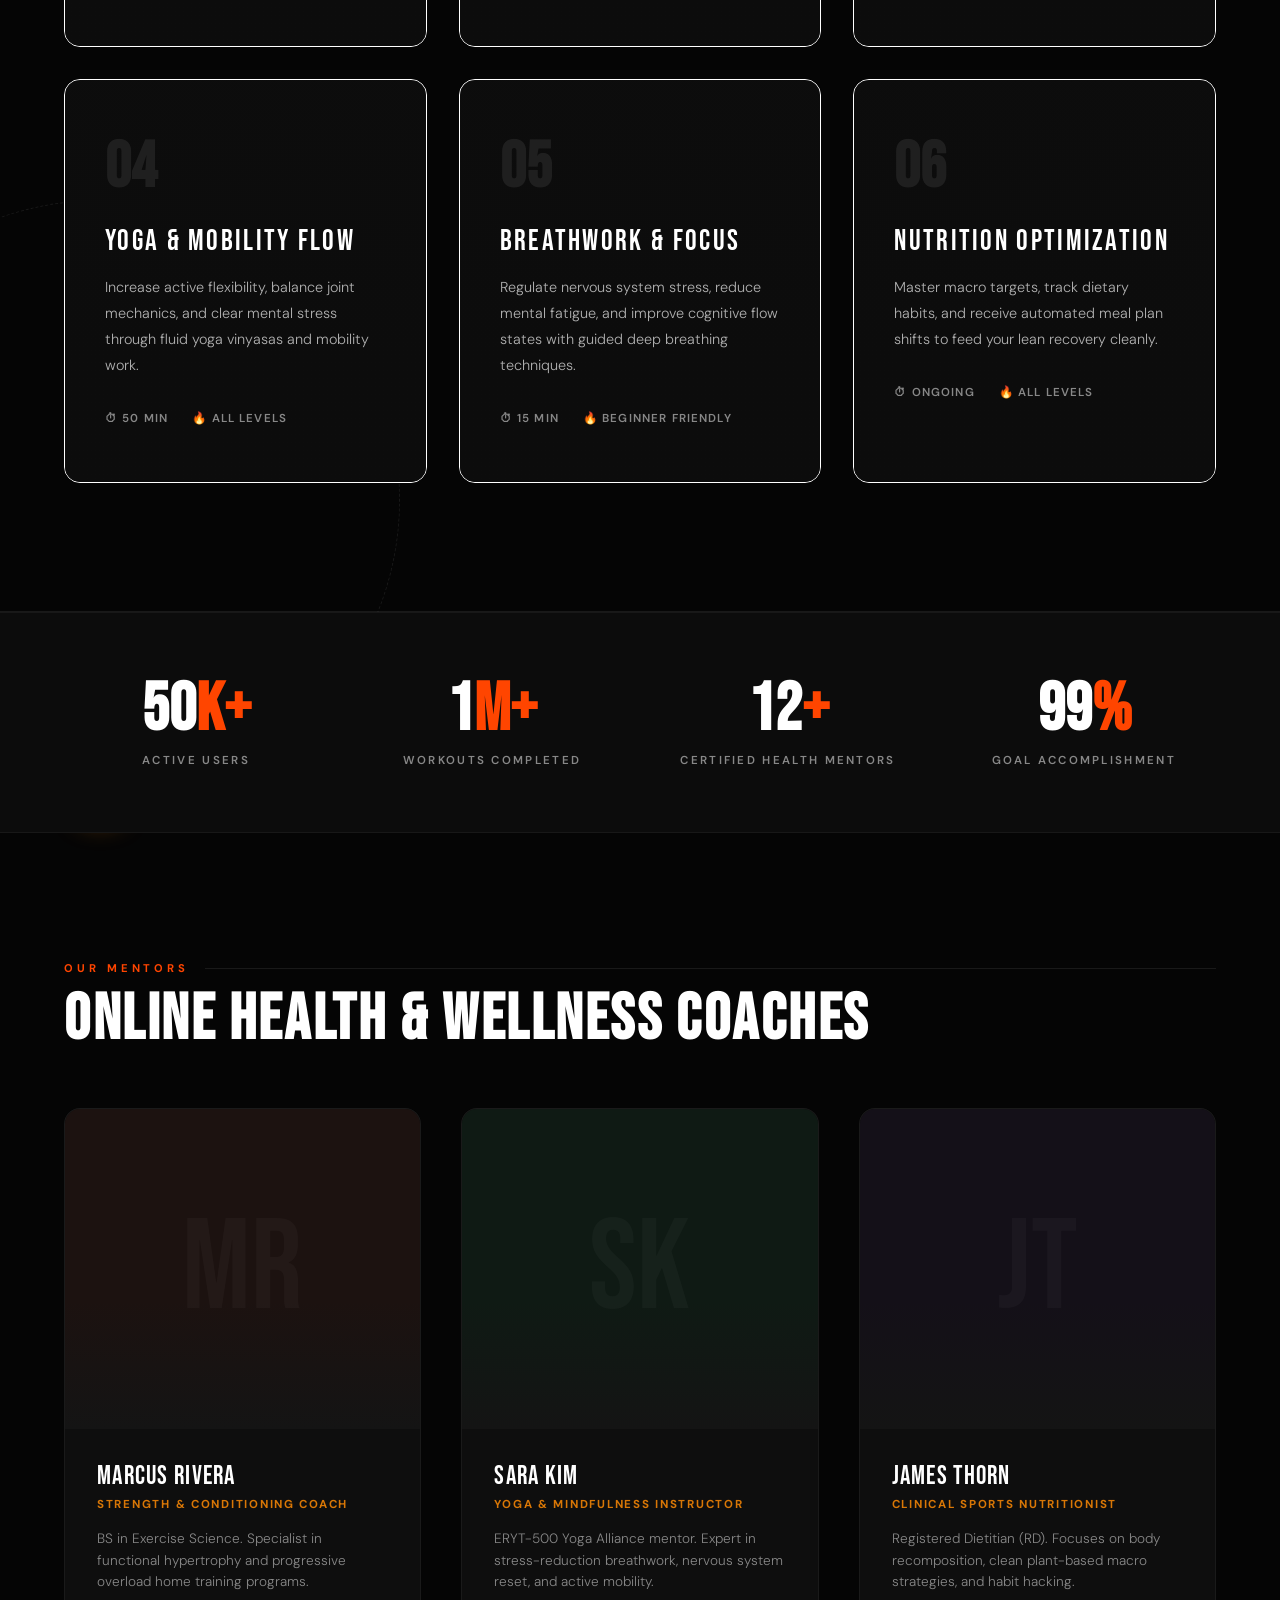
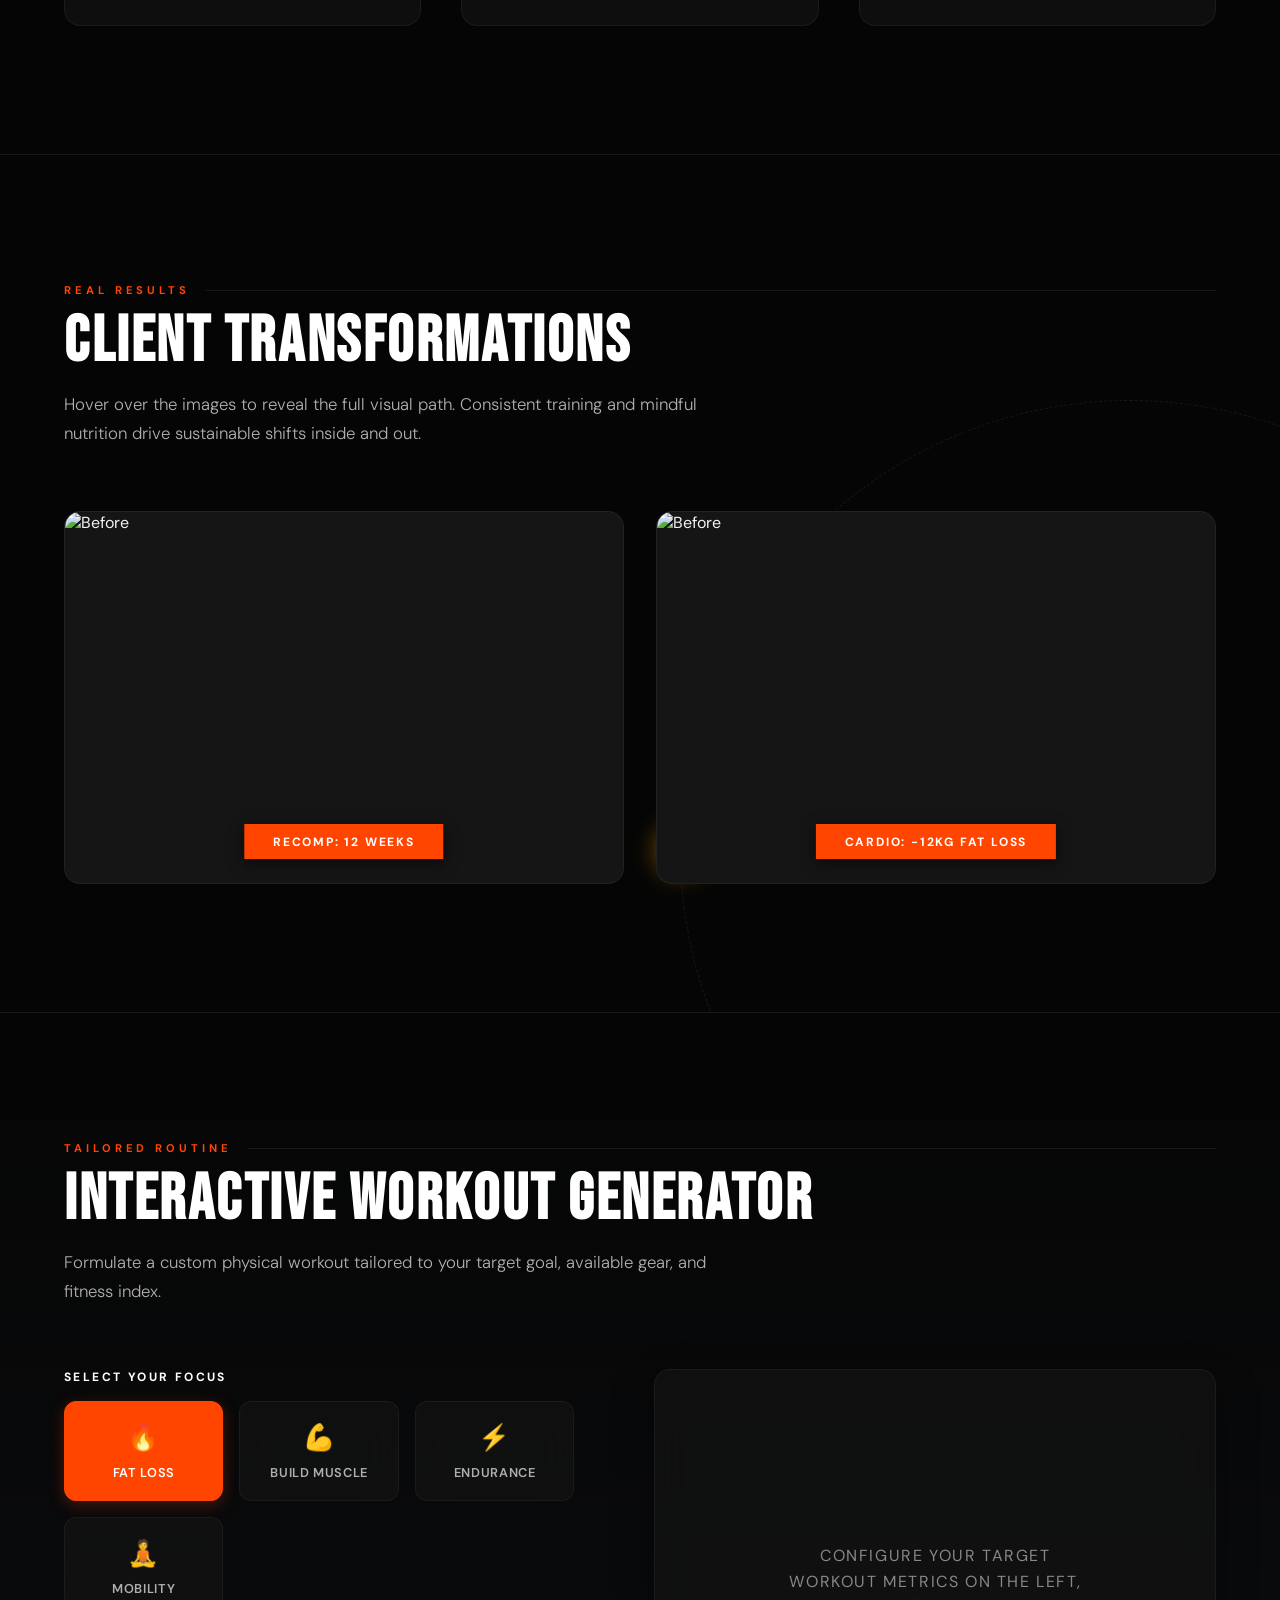
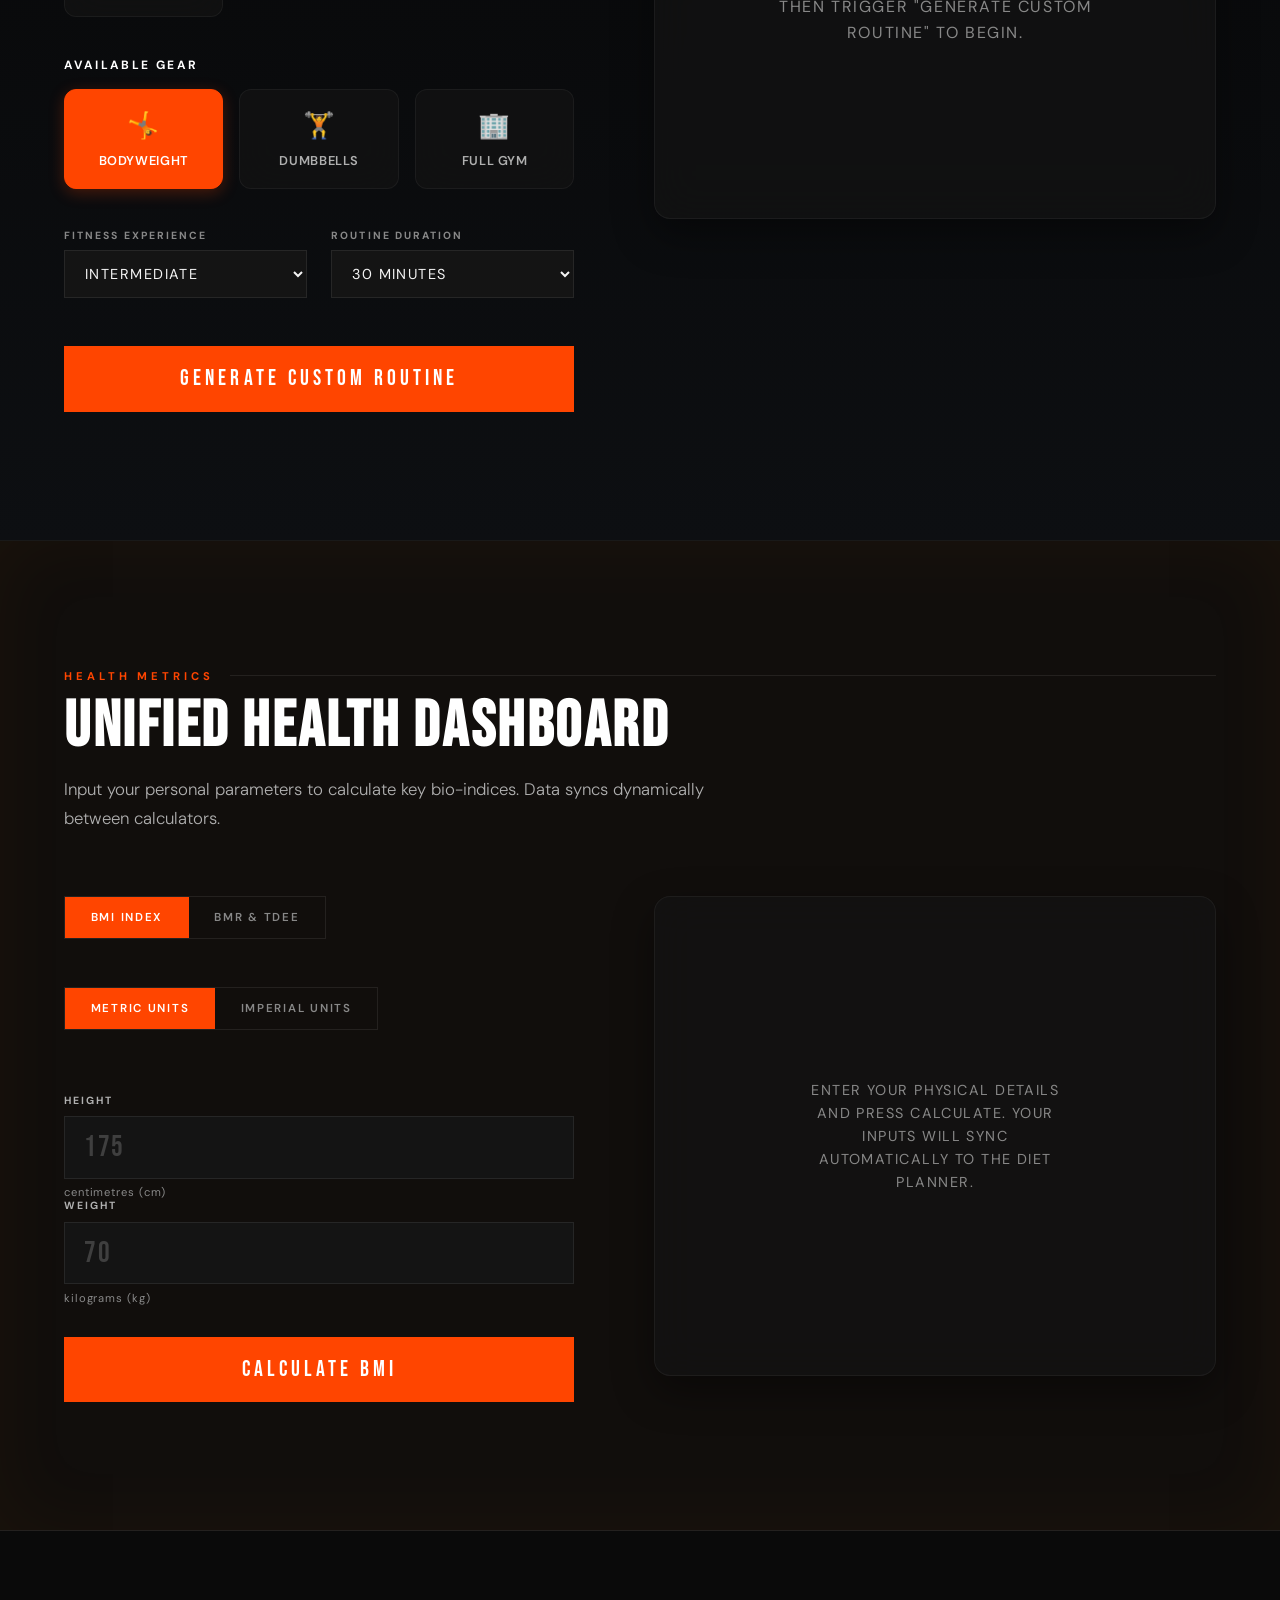
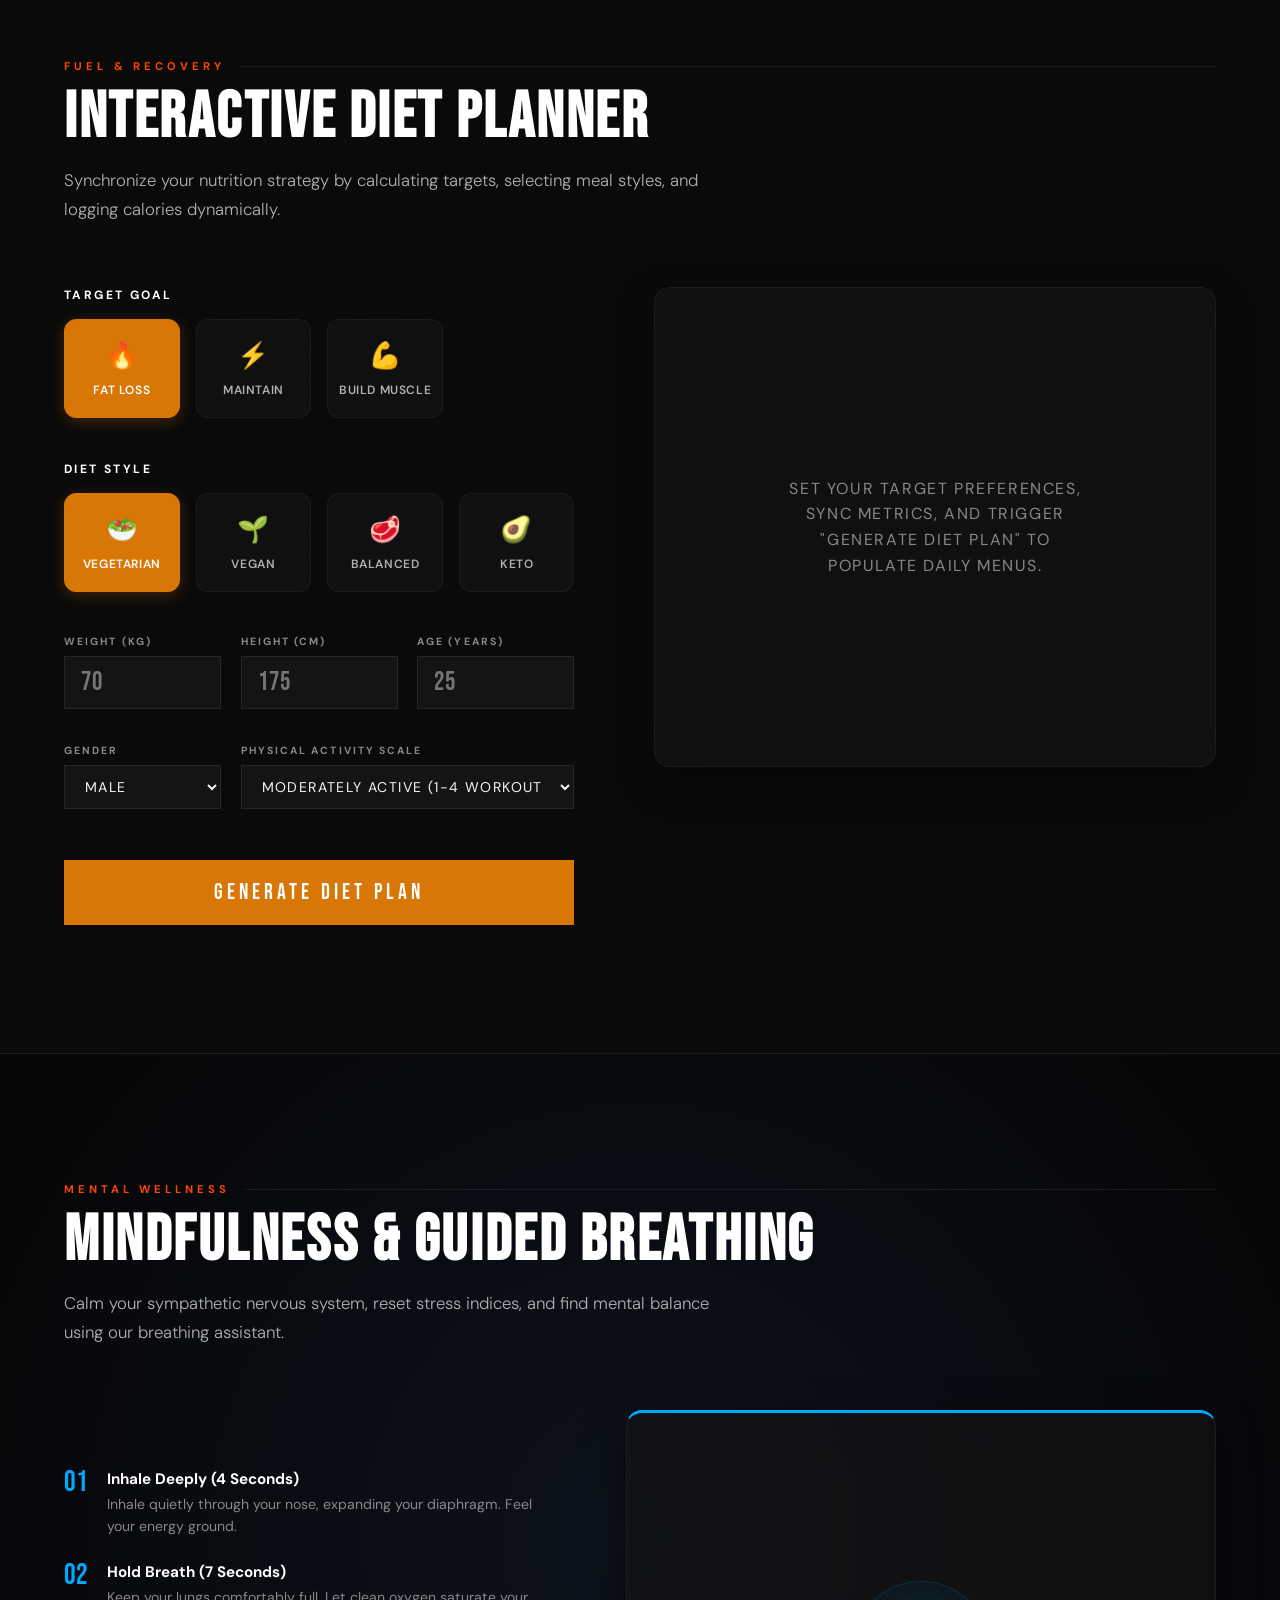
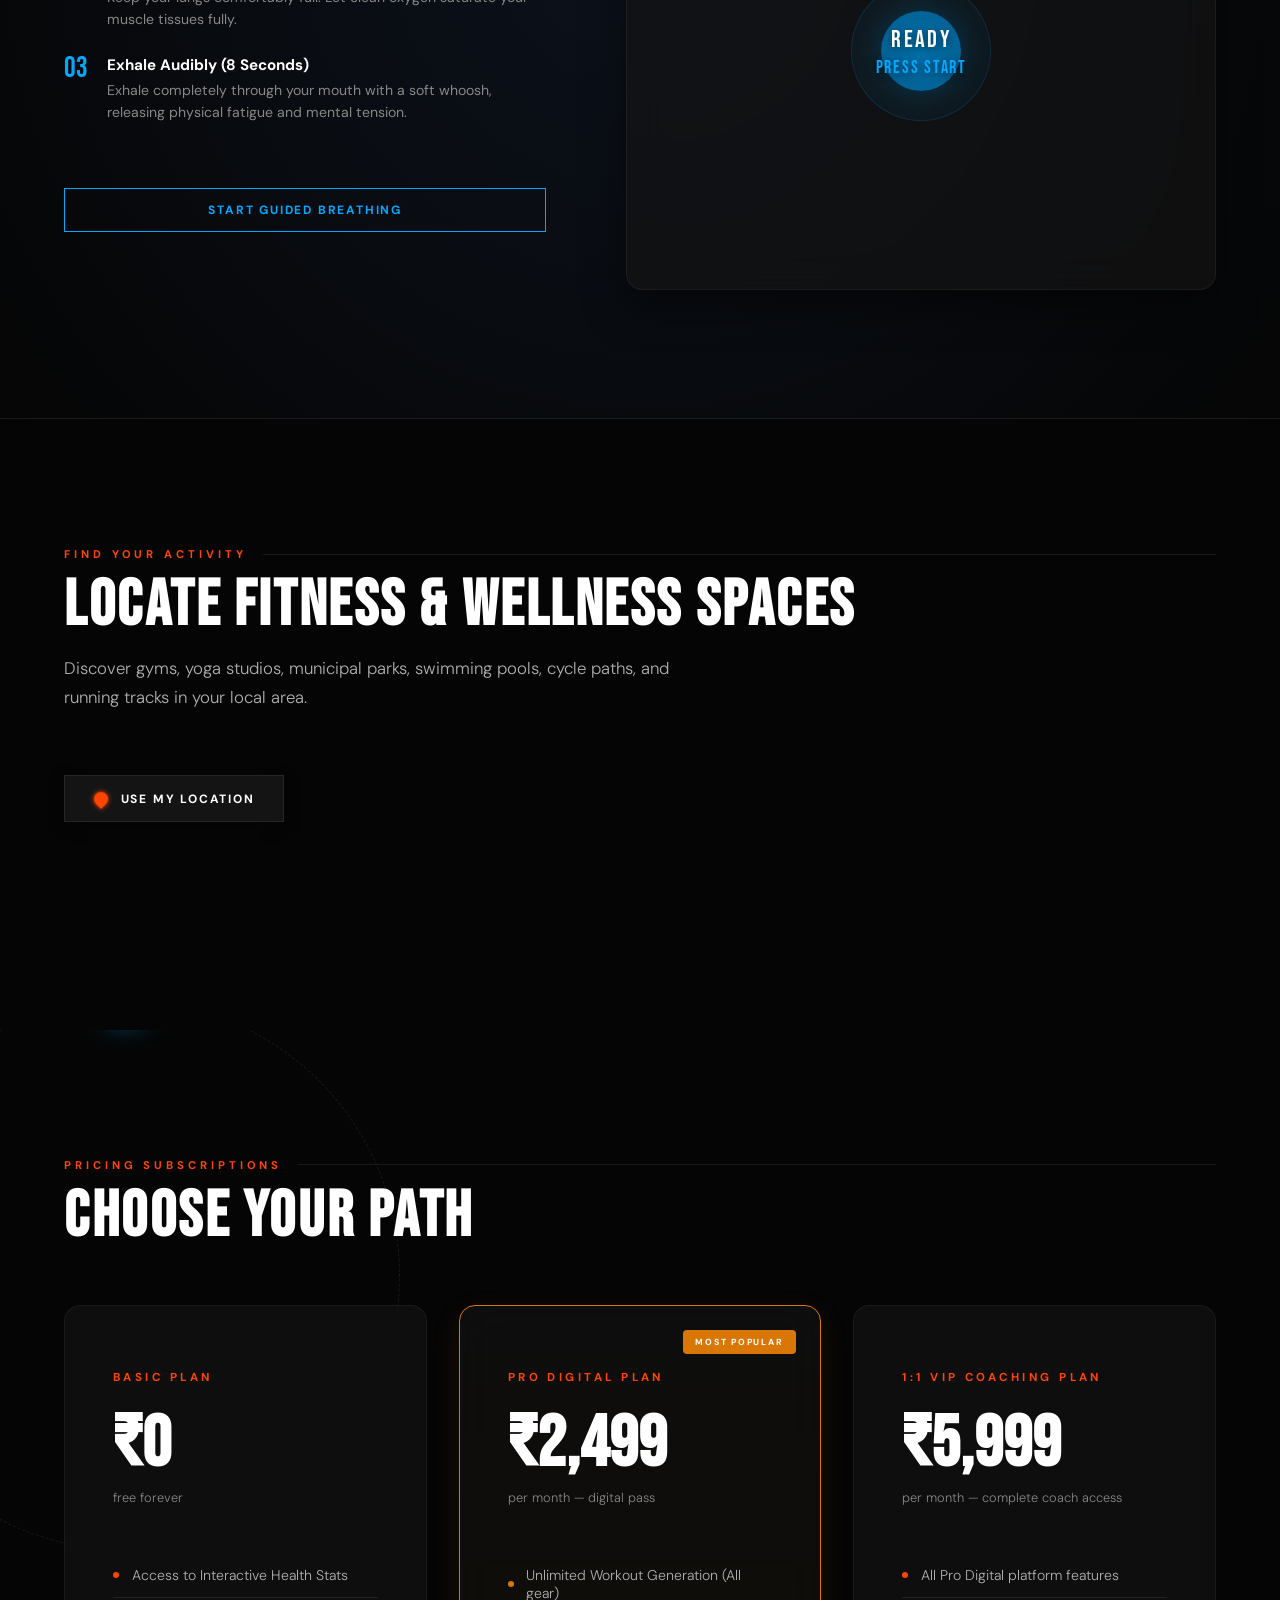
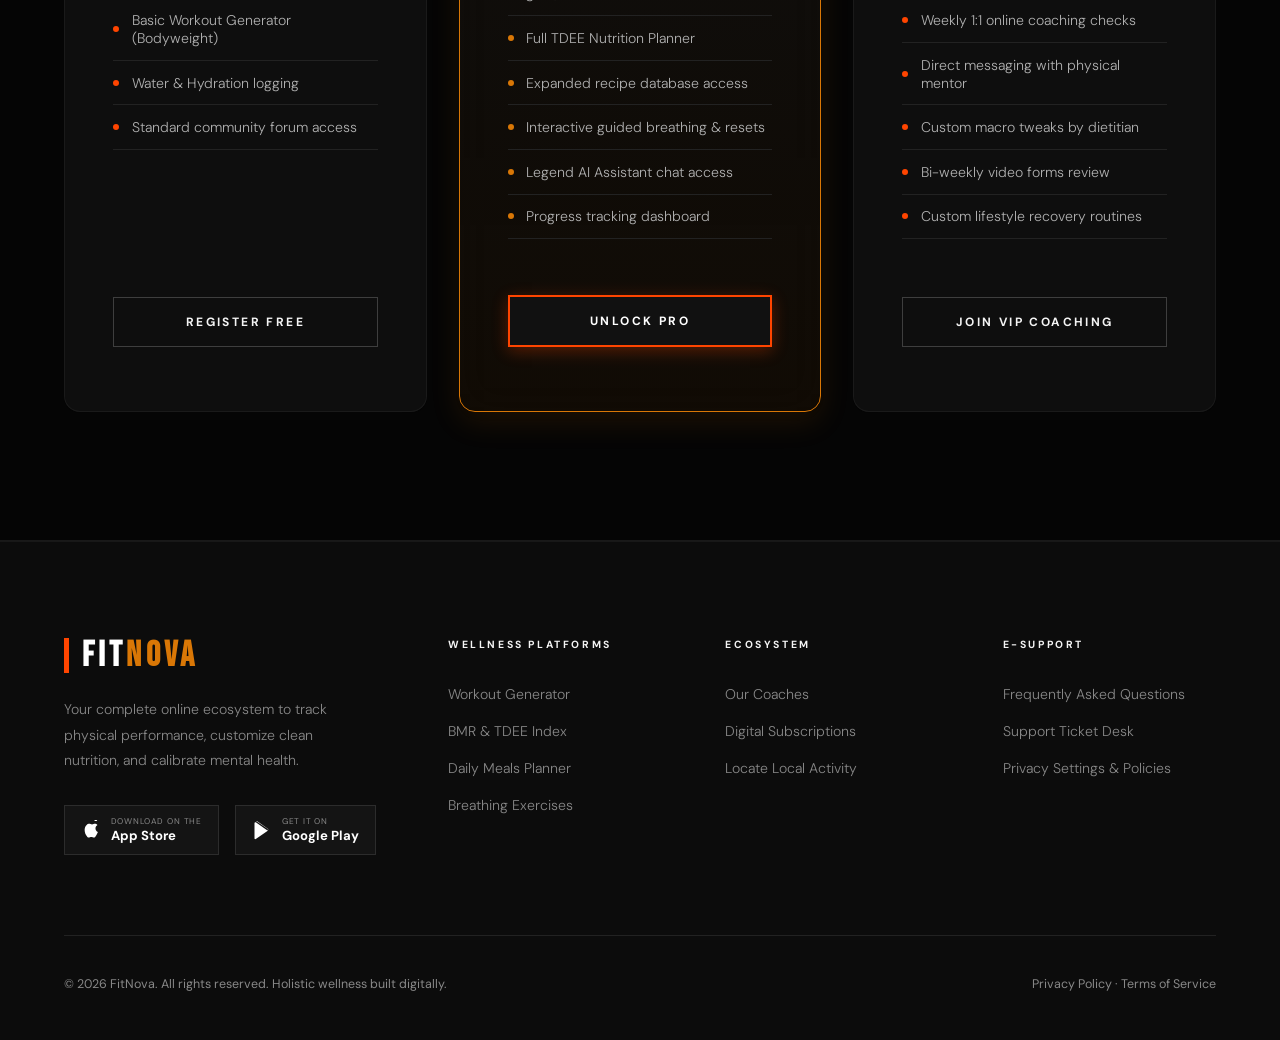
==== commit c20e267f: "Fix LOGIN / JOIN button wrapping, eliminate split layout, and optimize fluid navbar responsiveness" ====
--- a/fitness.html
+++ b/fitness.html
@@ -5,6 +5,31 @@
   <meta charset="UTF-8">
   <meta name="viewport" content="width=device-width, initial-scale=1.0">
   <title>FitNova — Holistic Fitness & Wellness Ecosystem</title>
+
+  <!-- SEO & Social Graph Meta Tags -->
+  <meta name="description" content="Transform your life with FitNova — personalized workout generator, science-backed TDEE/macro nutrition planning, guided 4-7-8 mindfulness, and real-time nearby gym discovery.">
+  <meta name="keywords" content="fitness, workout generator, nutrition planner, TDEE calculator, BMI, mindfulness, gym locator, AI coach, wellness">
+  <meta name="author" content="FitNova">
+  <meta name="theme-color" content="#050505">
+
+  <!-- Open Graph / Social Media -->
+  <meta property="og:type" content="website">
+  <meta property="og:title" content="FitNova — Holistic Fitness & Wellness Ecosystem">
+  <meta property="og:description" content="Personalized workouts, macro nutrition planning, mindfulness calibrations, and live fitness location discovery in one unified experience.">
+  <meta property="og:image" content="https://images.unsplash.com/photo-1517836357463-d25ddfcbf042?w=1200&q=80">
+
+  <!-- Twitter Card -->
+  <meta name="twitter:card" content="summary_large_image">
+  <meta name="twitter:title" content="FitNova — Holistic Fitness & Wellness Ecosystem">
+  <meta name="twitter:description" content="Transform inside and out with custom workouts, science-backed nutrition, and guided breathwork.">
+  <meta name="twitter:image" content="https://images.unsplash.com/photo-1517836357463-d25ddfcbf042?w=1200&q=80">
+
+  <!-- Favicon -->
+  <link rel="icon" type="image/svg+xml" href="data:image/svg+xml,<svg xmlns='http://www.w3.org/2000/svg' viewBox='0 0 100 100'><rect width='100' height='100' rx='20' fill='%23050505'/><polygon points='30,75 50,20 70,75 55,75 50,55 45,75' fill='%23ff4500'/><circle cx='50' cy='38' r='8' fill='%23ff8c00'/></svg>">
+
+  <!-- Fonts & Stylesheet -->
+  <link rel="preconnect" href="https://fonts.googleapis.com">
+  <link rel="preconnect" href="https://fonts.gstatic.com" crossorigin>
   <link href="https://fonts.googleapis.com/css2?family=Bebas+Neue&family=DM+Sans:ital,wght@0,300;0,400;0,500;0,700;1,300;1,400&display=swap" rel="stylesheet">
   <link rel="stylesheet" href="fitness.css">
 </head>
@@ -28,8 +53,8 @@
 
   <!-- Navigation -->
   <nav>
-    <div class="logo">FIT<span>NOVA</span></div>
-    <ul>
+    <a href="#" class="logo-link" style="text-decoration:none;"><div class="logo">FIT<span>NOVA</span></div></a>
+    <ul id="navMenu">
       <li><a href="#programs">Programs</a></li>
       <li><a href="#workout-generator">Workout Gen</a></li>
       <li><a href="#dashboard">Health Stats</a></li>
@@ -37,8 +62,13 @@
       <li><a href="#mindfulness">Mindfulness</a></li>
       <li><a href="#gyms">Locate Activity</a></li>
       <li><a href="#pricing">Pricing</a></li>
-      <li><a href="#" class="nav-cta" onclick="openAuthModal(event, 'login')">Login / Join</a></li>
+      <li><a href="#" class="nav-cta" onclick="openAuthModal(event, 'login')">LOGIN&nbsp;/&nbsp;JOIN</a></li>
     </ul>
+    <button class="mobile-nav-toggle" id="mobileNavToggle" aria-label="Toggle navigation" onclick="toggleMobileNav()">
+      <span></span>
+      <span></span>
+      <span></span>
+    </button>
   </nav>
 
   <!-- Hero Section -->
@@ -882,19 +912,26 @@
   </div>
 
   <!-- Legend AI Floating Chatbot -->
-  <button class="bot-trigger" id="botTrigger" onclick="toggleBotWindow()">
+  <button class="bot-trigger" id="botTrigger" onclick="toggleBotWindow()" aria-label="Open AI Assistant">
     <svg viewBox="0 0 24 24">
       <path d="M20 2H4c-1.1 0-2 .9-2 2v18l4-4h14c1.1 0 2-.9 2-2V4c0-1.1-.9-2-2-2zm-2 12H6v-2h12v2zm0-3H6V9h12v2zm0-3H6V6h12v2z" />
     </svg>
+    <span class="bot-badge-dot"></span>
   </button>
 
   <div class="bot-window" id="botWindow">
     <div class="bot-header">
-      <div class="bot-title">LEGEND <span>AI</span></div>
-      <button class="bot-close" onclick="toggleBotWindow()">✕</button>
+      <div class="bot-title">LEGEND <span>AI COACH</span></div>
+      <button class="bot-close" onclick="toggleBotWindow()" aria-label="Close Assistant">✕</button>
     </div>
     <div class="bot-messages" id="botMessages">
       <div class="msg-bubble bot">Welcome, athlete. I am your automated wellness assistant. Ask me about custom workouts, daily meal plans, and mindfulness calibrations.</div>
+    </div>
+    <div class="bot-quick-chips">
+      <button type="button" class="bot-chip" onclick="quickBotQuery('Generate a full-body workout routine')">💪 Workout</button>
+      <button type="button" class="bot-chip" onclick="quickBotQuery('What nutrition or diet plan should I follow?')">🥗 Nutrition</button>
+      <button type="button" class="bot-chip" onclick="quickBotQuery('How do I calm down with breathing exercises?')">🧘 Breathwork</button>
+      <button type="button" class="bot-chip" onclick="quickBotQuery('What are your membership pricing plans?')">💳 Pricing</button>
     </div>
     <div class="bot-input-area">
       <input type="text" id="botInput" placeholder="Ask about workouts, recipes, pricing..." onkeydown="if(event.key === 'Enter') sendBotMessage()">
@@ -903,11 +940,10 @@
   </div>
 
   <script src="fitness.js" defer></script>
-  <!-- Firebase (web) - replace firebaseConfig below with your project values -->
+  <!-- Firebase (web) - optional remote auth sync -->
   <script src="https://www.gstatic.com/firebasejs/9.22.1/firebase-app-compat.js"></script>
   <script src="https://www.gstatic.com/firebasejs/9.22.1/firebase-auth-compat.js"></script>
   <script>
-    // TODO: Replace these values with your Firebase project's config
     const firebaseConfig = {
       apiKey: "REPLACE_ME",
       authDomain: "REPLACE_ME",
@@ -918,16 +954,17 @@
     };
 
     try {
-      if (firebase && !firebase.apps?.length) {
+      if (typeof firebase !== 'undefined' && firebase.apps && !firebase.apps.length && firebaseConfig.apiKey !== "REPLACE_ME") {
         firebase.initializeApp(firebaseConfig);
+        window._firebaseReady = true;
+      } else {
+        window._firebaseReady = false;
+        console.log('FitNova: Client-side local engine active.');
       }
-      window._firebaseReady = true;
-      console.log('Firebase init attempt complete.');
     } catch (err) {
       window._firebaseReady = false;
-      console.warn('Firebase init skipped or failed. Please add valid config to fitness.html', err);
     }
   </script>
 </body>
 
-</html>+</html>
--- a/fitness.css
+++ b/fitness.css
@@ -228,25 +228,35 @@
   right: 0;
   z-index: 100;
   display: flex;
-  justify-content: flex-start;
+  justify-content: space-between;
   align-items: center;
-  padding: 1rem 4rem;
-  background: linear-gradient(to bottom, rgba(5, 5, 5, 0.98), rgba(5, 5, 5, 0.8));
-  backdrop-filter: blur(12px);
-  -webkit-backdrop-filter: blur(12px);
-  border-bottom: 1px solid rgba(255, 255, 255, 0.05);
+  padding: 0.9rem 3rem;
+  background: linear-gradient(to bottom, rgba(5, 5, 5, 0.98), rgba(5, 5, 5, 0.85));
+  backdrop-filter: blur(14px);
+  -webkit-backdrop-filter: blur(14px);
+  border-bottom: 1px solid rgba(255, 255, 255, 0.06);
   box-shadow: 0 4px 30px rgba(0, 0, 0, 0.5);
 }
 
+.logo-link {
+  text-decoration: none;
+  display: flex;
+  align-items: center;
+  flex-shrink: 0;
+}
+
 .logo {
   font-family: 'Bebas Neue', sans-serif;
-  font-size: 4.2rem;
+  font-size: 3.4rem;
   letter-spacing: 0.12em;
   color: var(--white);
   font-weight: 700;
   text-transform: uppercase;
-  border-left: 6px solid var(--fire);
+  border-left: 5px solid var(--fire);
   padding-left: 0.8rem;
+  line-height: 1;
+  white-space: nowrap;
+  flex-shrink: 0;
 }
 
 .logo span {
@@ -255,25 +265,28 @@
 
 nav ul {
   display: flex;
-  gap: 2.2rem;
+  gap: 1.6rem;
   list-style: none;
   align-items: center;
-  margin-left: 7rem;
-  flex-grow: 1;
-}
-
-nav ul li:last-child {
   margin-left: auto;
+  flex-shrink: 0;
+}
+
+nav ul li {
+  white-space: nowrap;
+  flex-shrink: 0;
 }
 
 nav ul a {
   text-decoration: none;
-  font-size: 1.05rem;
+  font-size: 0.95rem;
   font-weight: 600;
-  letter-spacing: 0.1em;
+  letter-spacing: 0.08em;
   text-transform: uppercase;
   color: var(--silver);
   transition: var(--transition);
+  white-space: nowrap;
+  display: inline-block;
 }
 
 nav ul a:hover {
@@ -281,21 +294,59 @@
 }
 
 .nav-cta {
+  display: inline-flex !important;
+  align-items: center !important;
+  justify-content: center !important;
+  white-space: nowrap !important;
+  word-break: keep-all !important;
   background: var(--fire) !important;
   color: var(--white) !important;
-  padding: 0.6rem 1.6rem !important;
-  letter-spacing: 0.15em !important;
+  padding: 0.65rem 1.5rem !important;
+  letter-spacing: 0.12em !important;
   border: 1px solid var(--fire) !important;
-  font-weight: 700;
-  box-shadow: 0 4px 10px rgba(255, 69, 0, 0.2);
+  border-radius: 4px;
+  font-weight: 700 !important;
+  box-shadow: 0 4px 12px rgba(255, 69, 0, 0.25);
   transition: var(--transition) !important;
+  flex-shrink: 0 !important;
 }
 
 .nav-cta:hover {
   background: transparent !important;
   color: var(--fire) !important;
   border-color: var(--fire) !important;
-  box-shadow: none;
+  box-shadow: 0 0 15px rgba(255, 69, 0, 0.4);
+}
+
+.mobile-nav-toggle {
+  display: none;
+  background: transparent;
+  border: none;
+  cursor: pointer;
+  padding: 0.5rem;
+  flex-direction: column;
+  gap: 5px;
+  z-index: 101;
+}
+
+.mobile-nav-toggle span {
+  display: block;
+  width: 24px;
+  height: 2px;
+  background-color: var(--white);
+  transition: var(--transition);
+}
+
+.mobile-nav-toggle.active span:nth-child(1) {
+  transform: translateY(7px) rotate(45deg);
+}
+
+.mobile-nav-toggle.active span:nth-child(2) {
+  opacity: 0;
+}
+
+.mobile-nav-toggle.active span:nth-child(3) {
+  transform: translateY(-7px) rotate(-45deg);
 }
 
 /* --- HERO SECTION --- */
@@ -3015,6 +3066,52 @@
 
 .bot-send-btn:hover {
   background: var(--fire-dim);
+}
+
+.bot-badge-dot {
+  position: absolute;
+  top: 6px;
+  right: 6px;
+  width: 12px;
+  height: 12px;
+  border-radius: 50%;
+  background: #10b981;
+  border: 2px solid var(--black);
+  animation: pulseGreen 2s infinite;
+}
+
+@keyframes pulseGreen {
+  0% { transform: scale(0.95); box-shadow: 0 0 0 0 rgba(16, 185, 129, 0.7); }
+  70% { transform: scale(1.1); box-shadow: 0 0 0 6px rgba(16, 185, 129, 0); }
+  100% { transform: scale(0.95); box-shadow: 0 0 0 0 rgba(16, 185, 129, 0); }
+}
+
+.bot-quick-chips {
+  display: flex;
+  flex-wrap: wrap;
+  gap: 0.4rem;
+  padding: 0.5rem 0.8rem;
+  background: rgba(14, 14, 14, 0.95);
+  border-top: 1px solid var(--iron);
+}
+
+.bot-chip {
+  background: var(--charcoal);
+  border: 1px solid rgba(255, 255, 255, 0.1);
+  color: var(--silver);
+  padding: 0.3rem 0.65rem;
+  border-radius: 20px;
+  font-size: 0.75rem;
+  font-weight: 500;
+  cursor: pointer;
+  transition: var(--transition);
+}
+
+.bot-chip:hover {
+  background: var(--fire);
+  color: var(--white);
+  border-color: var(--fire);
+  transform: translateY(-1px);
 }
 
 /* --- RESPONSIVE LAYOUTS --- */
@@ -3059,12 +3156,67 @@
   }
 }
 
-@media (max-width: 900px) {
+@media (max-width: 1300px) {
   nav {
-    padding: 1.2rem 2rem;
+    padding: 0.8rem 2rem;
   }
   nav ul {
-    display: none;
+    gap: 1.1rem;
+  }
+  nav ul a {
+    font-size: 0.88rem;
+    letter-spacing: 0.05em;
+  }
+  .nav-cta {
+    padding: 0.55rem 1.2rem !important;
+    font-size: 0.88rem !important;
+  }
+}
+
+@media (max-width: 1100px) {
+  nav {
+    padding: 1rem 1.8rem;
+    justify-content: space-between;
+  }
+  .mobile-nav-toggle {
+    display: flex;
+  }
+  nav ul {
+    position: fixed;
+    top: 70px;
+    left: 0;
+    right: 0;
+    background: rgba(10, 10, 10, 0.98);
+    backdrop-filter: blur(20px);
+    -webkit-backdrop-filter: blur(20px);
+    flex-direction: column;
+    padding: 2.2rem 2rem;
+    gap: 1.6rem;
+    margin-left: 0;
+    border-bottom: 1px solid rgba(255, 255, 255, 0.1);
+    transform: translateY(-130%);
+    opacity: 0;
+    pointer-events: none;
+    transition: transform 0.35s ease, opacity 0.35s ease;
+    box-shadow: 0 15px 40px rgba(0, 0, 0, 0.9);
+    display: flex;
+  }
+  nav ul.open {
+    transform: translateY(0);
+    opacity: 1;
+    pointer-events: auto;
+  }
+  nav ul li:last-child {
+    margin-left: 0;
+    width: 100%;
+    text-align: center;
+  }
+  .nav-cta {
+    display: inline-flex !important;
+    width: 100% !important;
+    justify-content: center !important;
+    text-align: center !important;
+    white-space: nowrap !important;
   }
   .section {
     padding: 6rem 2rem;
@@ -3097,6 +3249,12 @@
   .recipe-ingredients-list {
     grid-template-columns: 1fr;
   }
+  .bot-window {
+    width: calc(100vw - 2rem);
+    right: 1rem;
+    bottom: 5.5rem;
+    height: 480px;
+  }
   .footer-top {
     grid-template-columns: 1fr;
   }
@@ -3106,3 +3264,13 @@
     text-align: center;
   }
 }
+
+/* Touch & Mobile Cursor Accessibility */
+@media (hover: none) and (pointer: coarse) {
+  body, * {
+    cursor: auto !important;
+  }
+  .cursor {
+    display: none !important;
+  }
+}
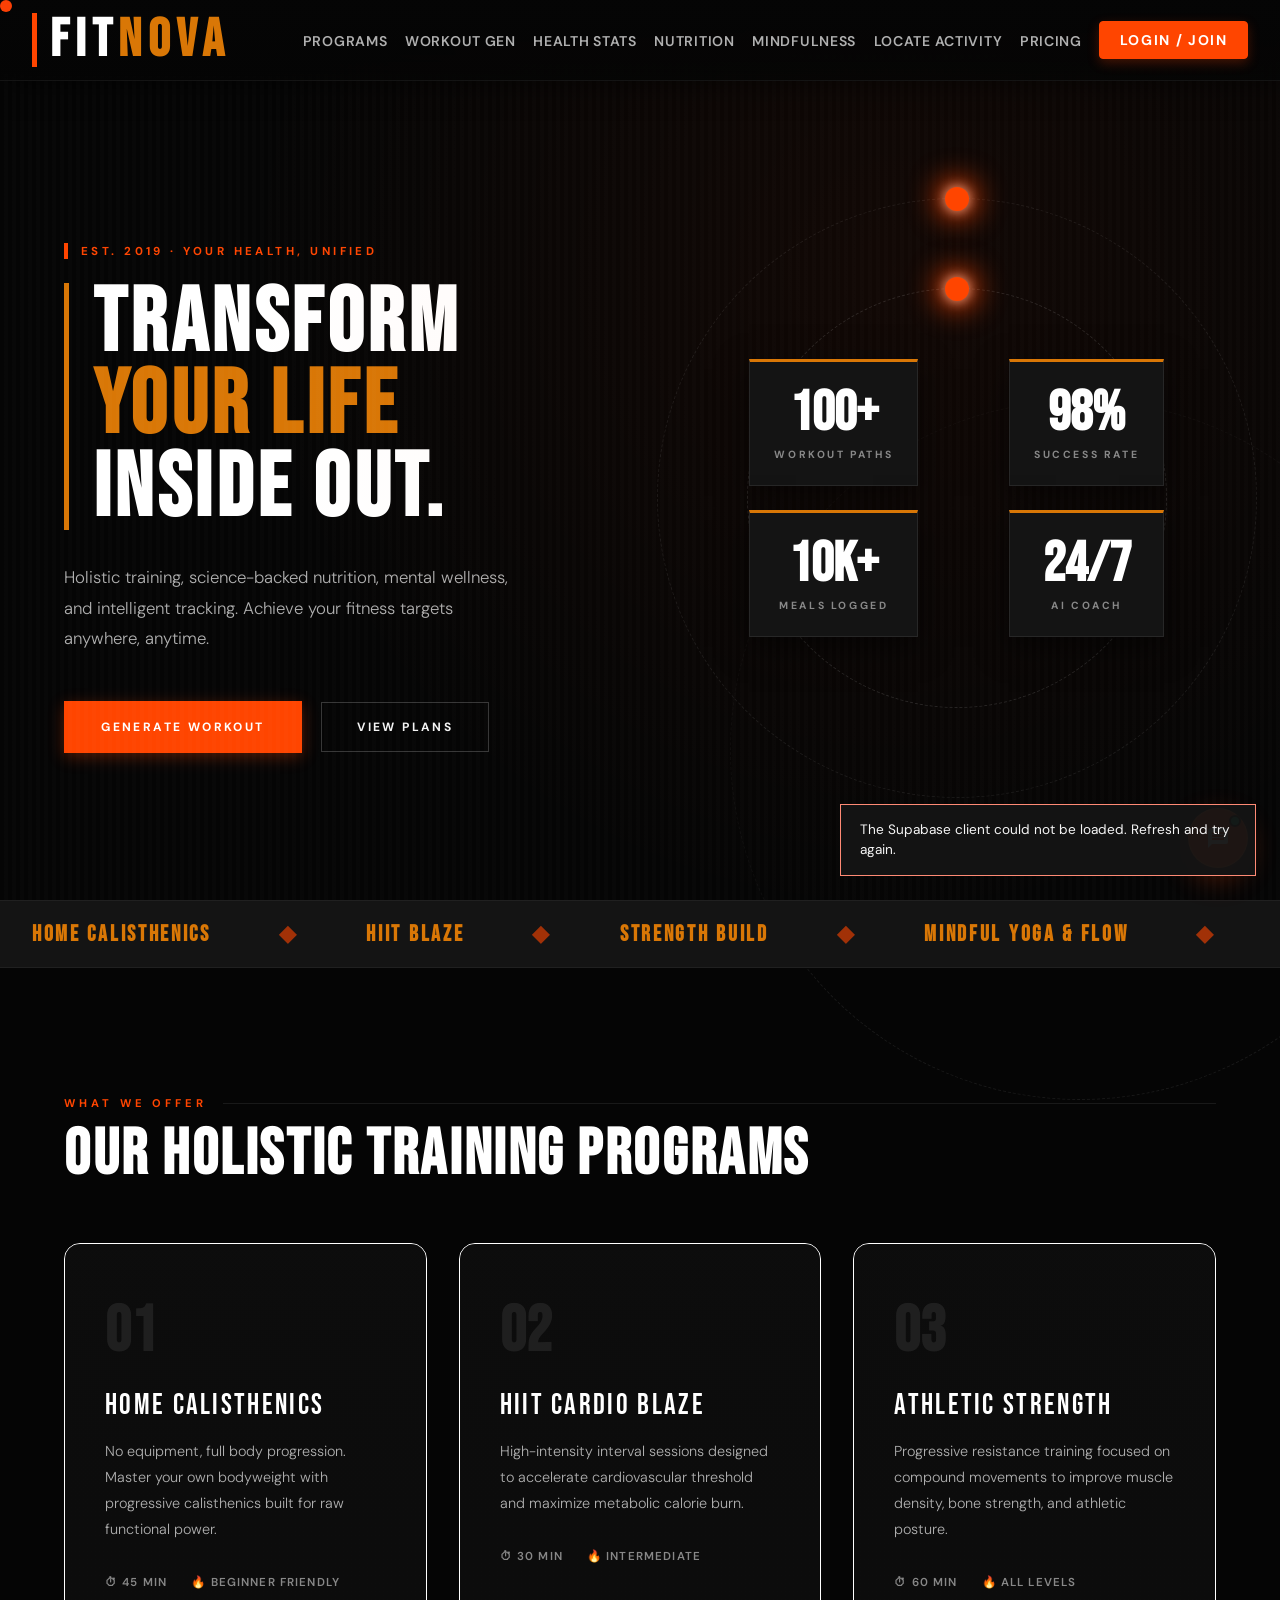
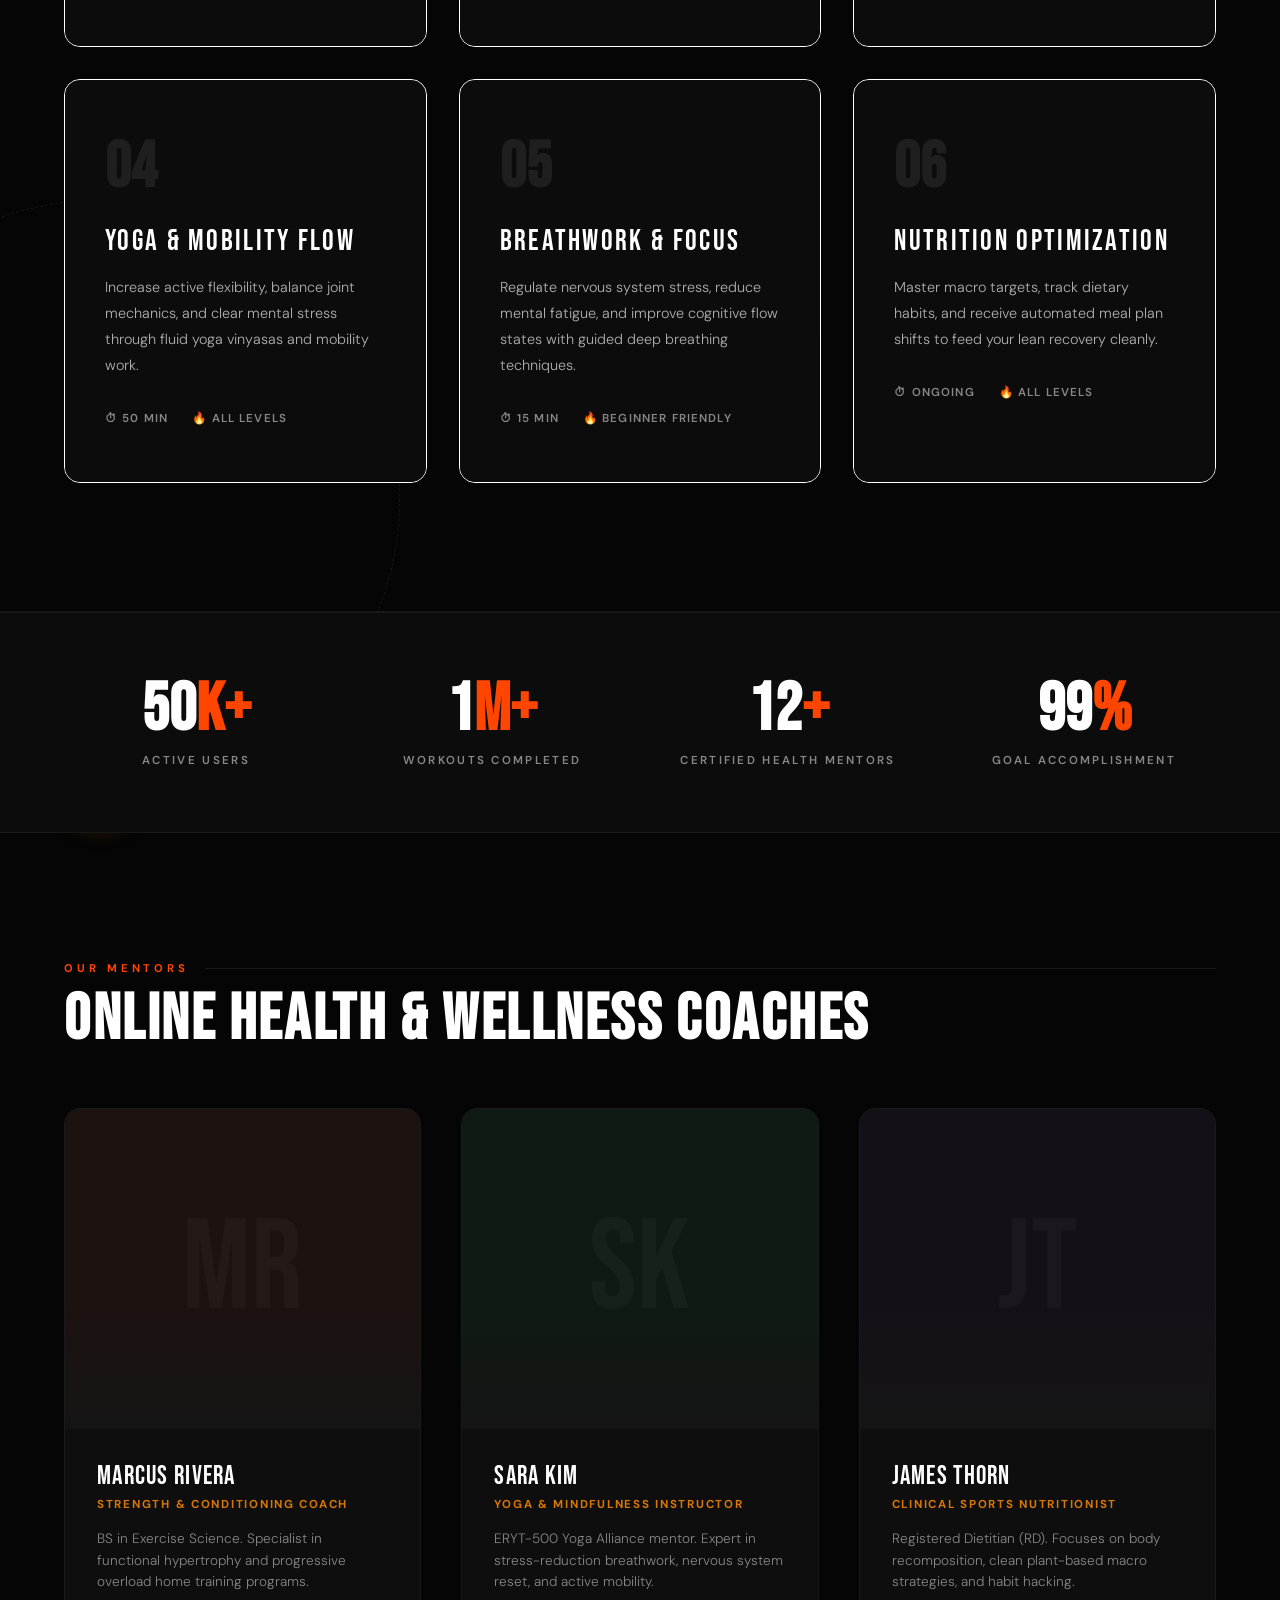
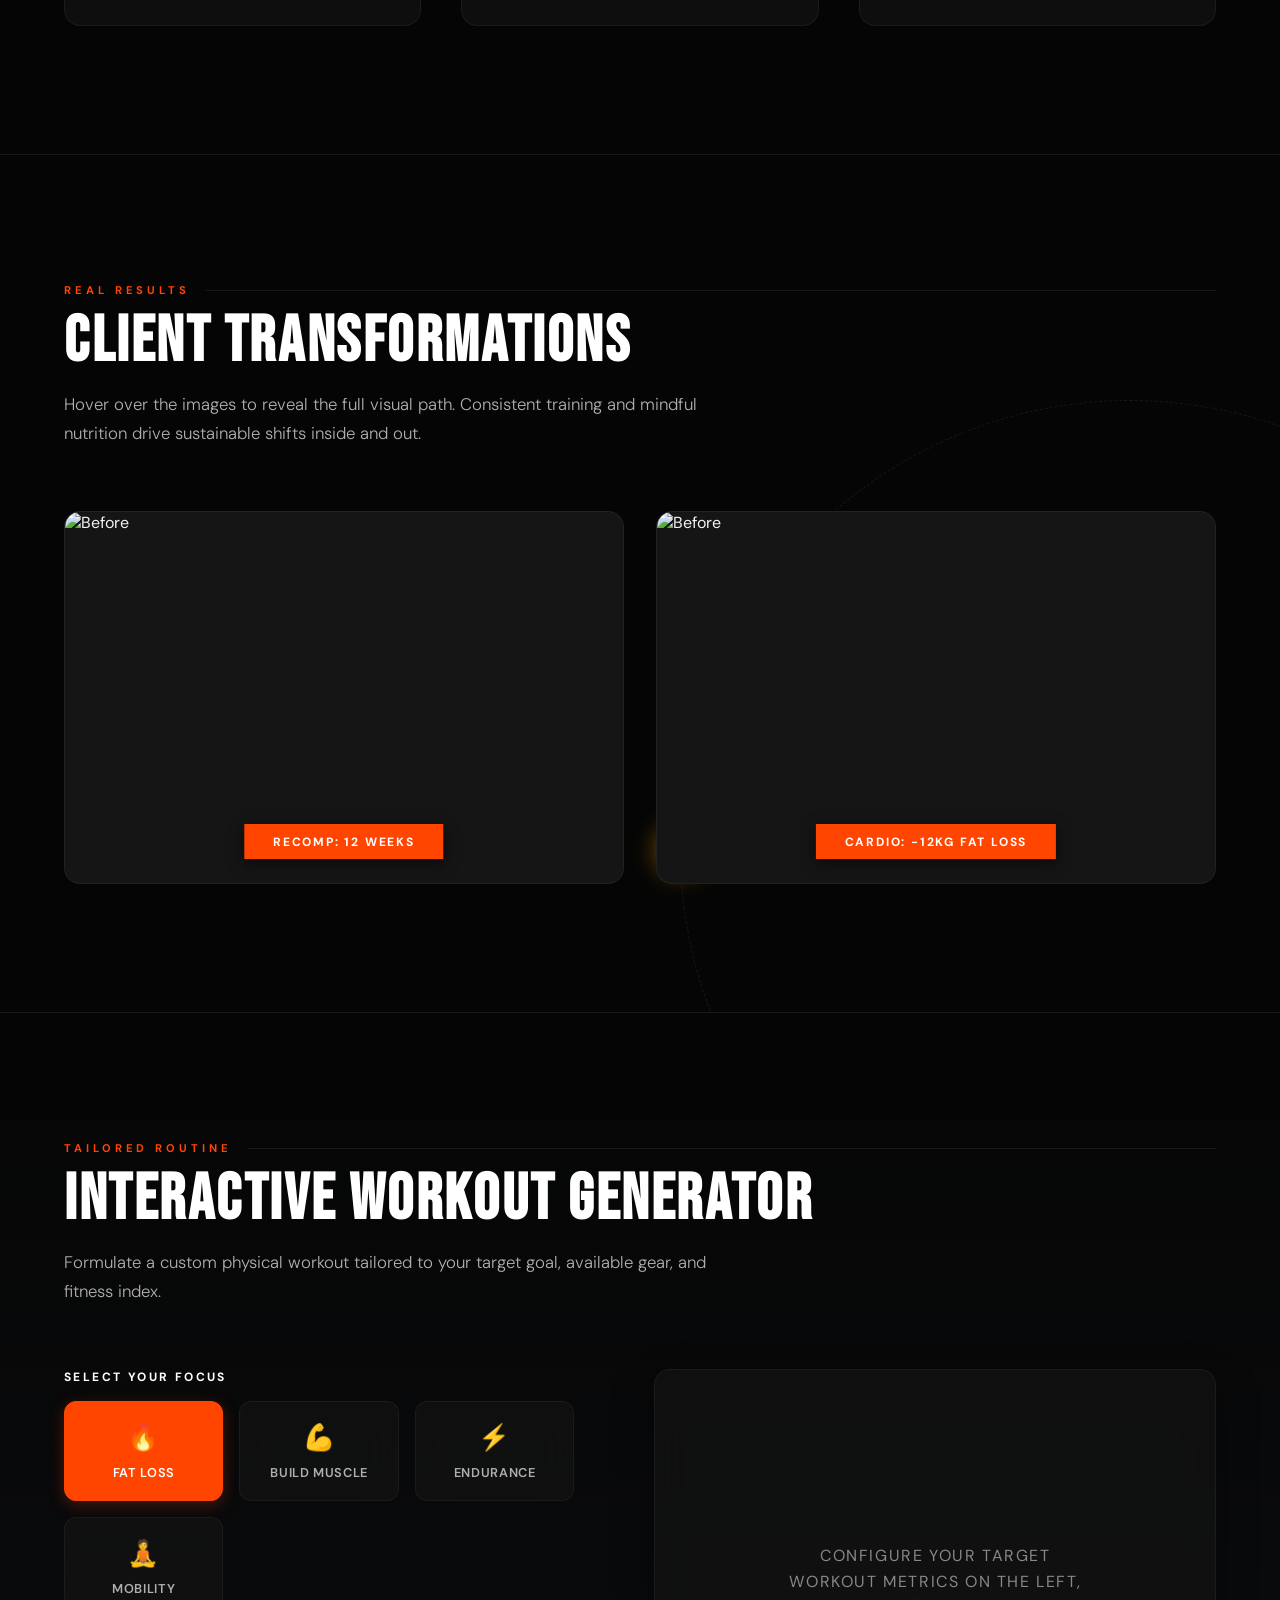
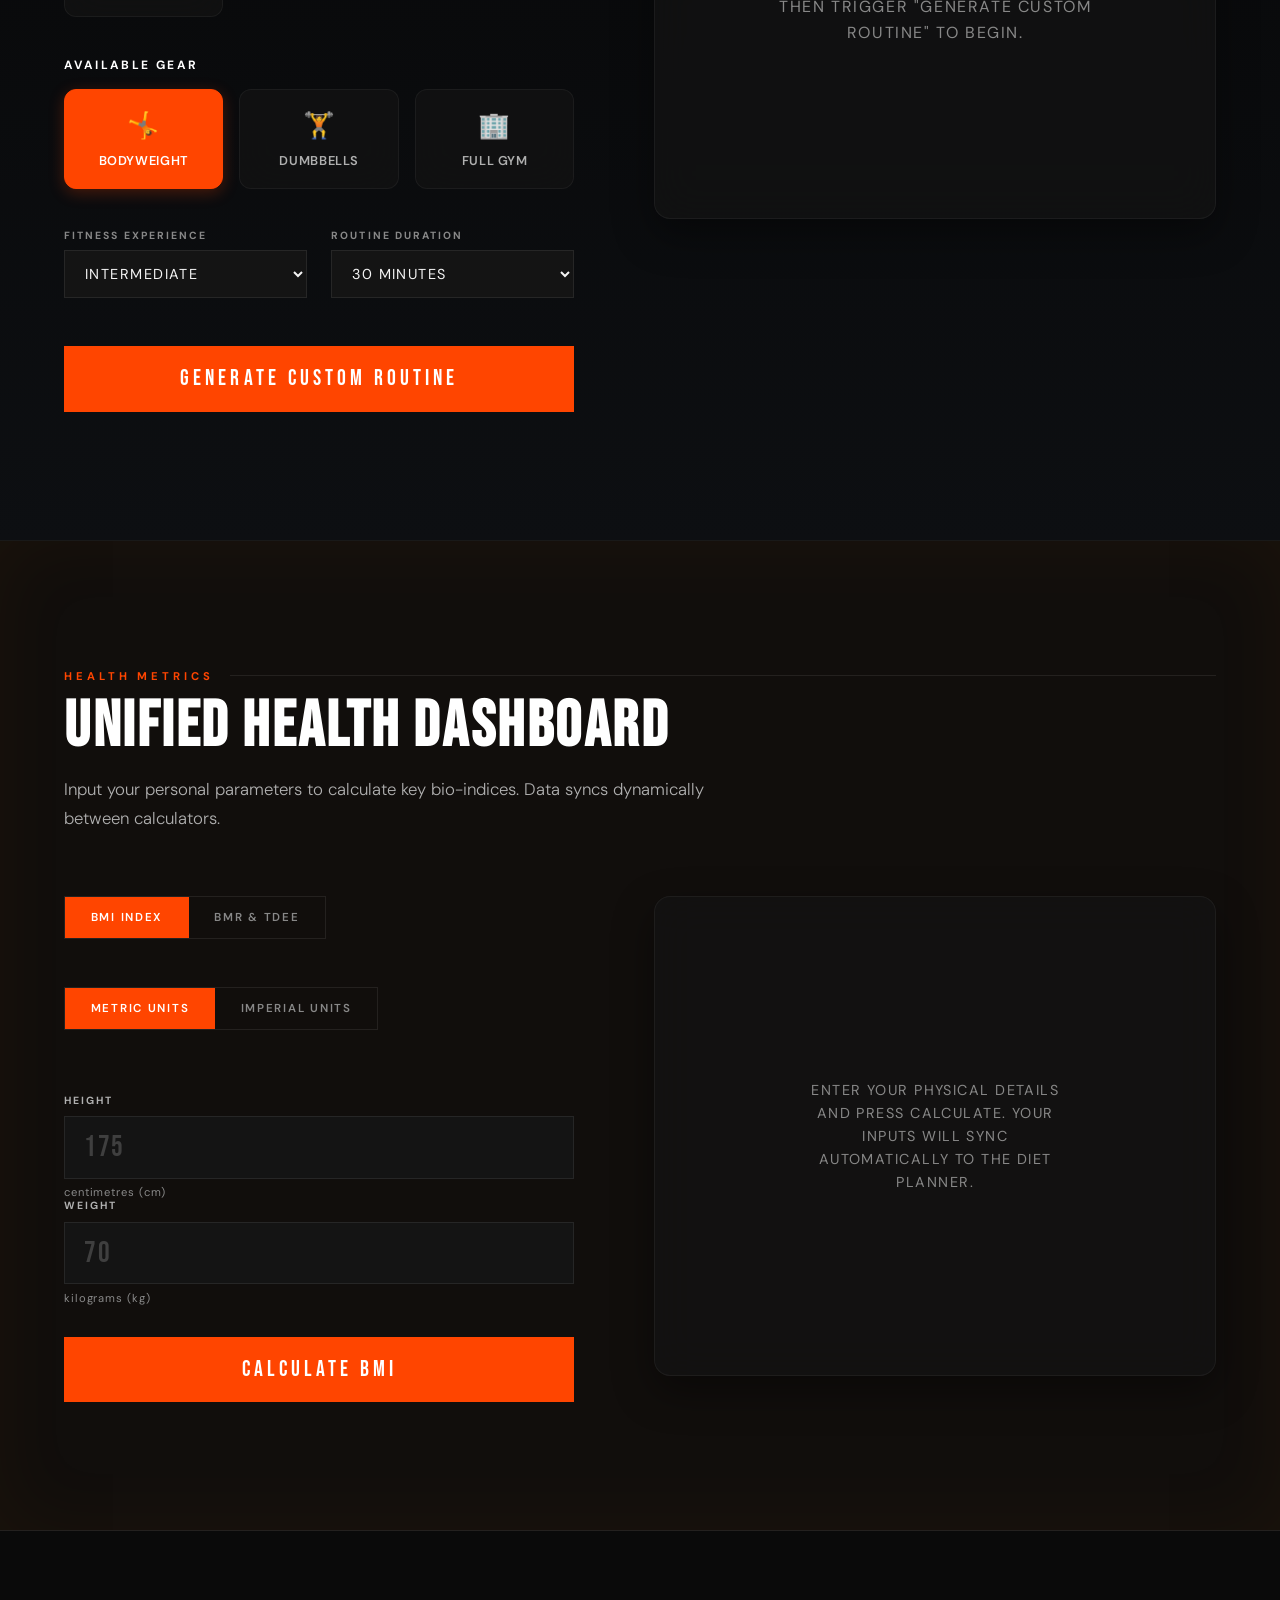
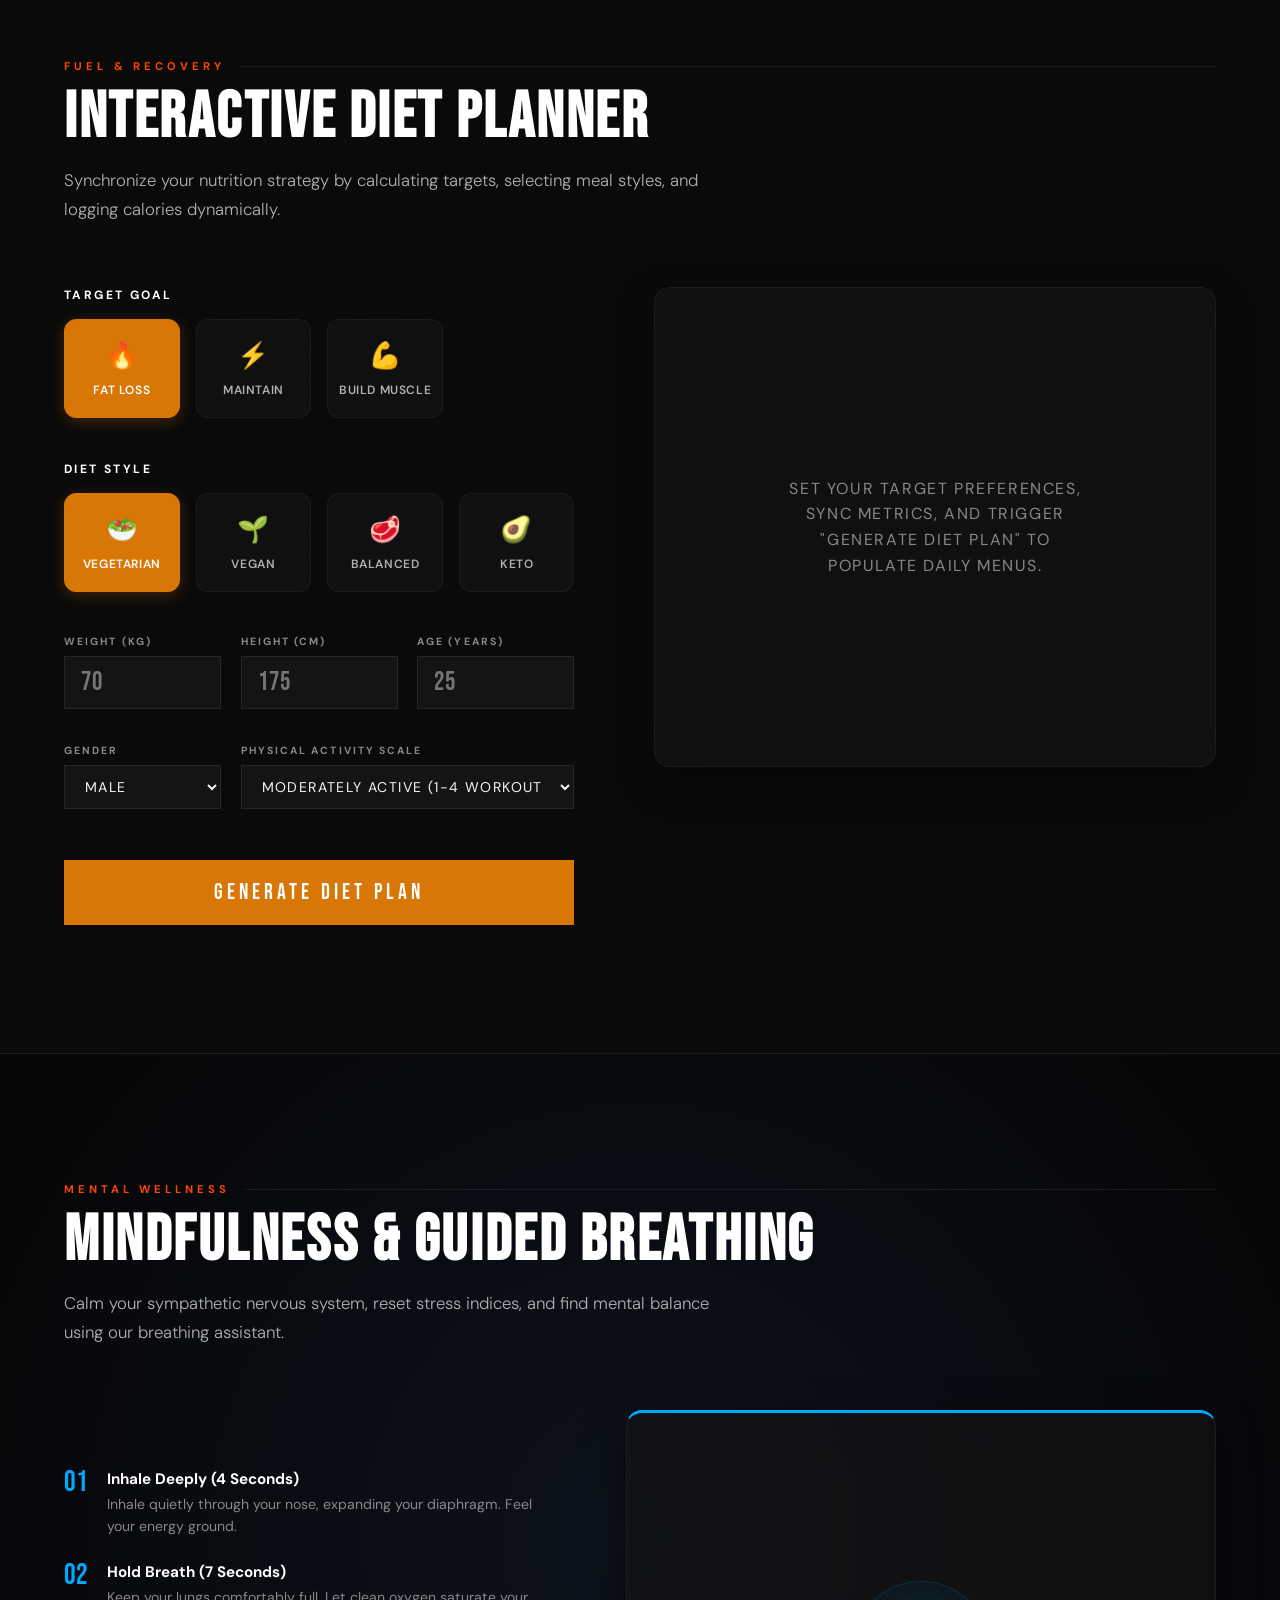
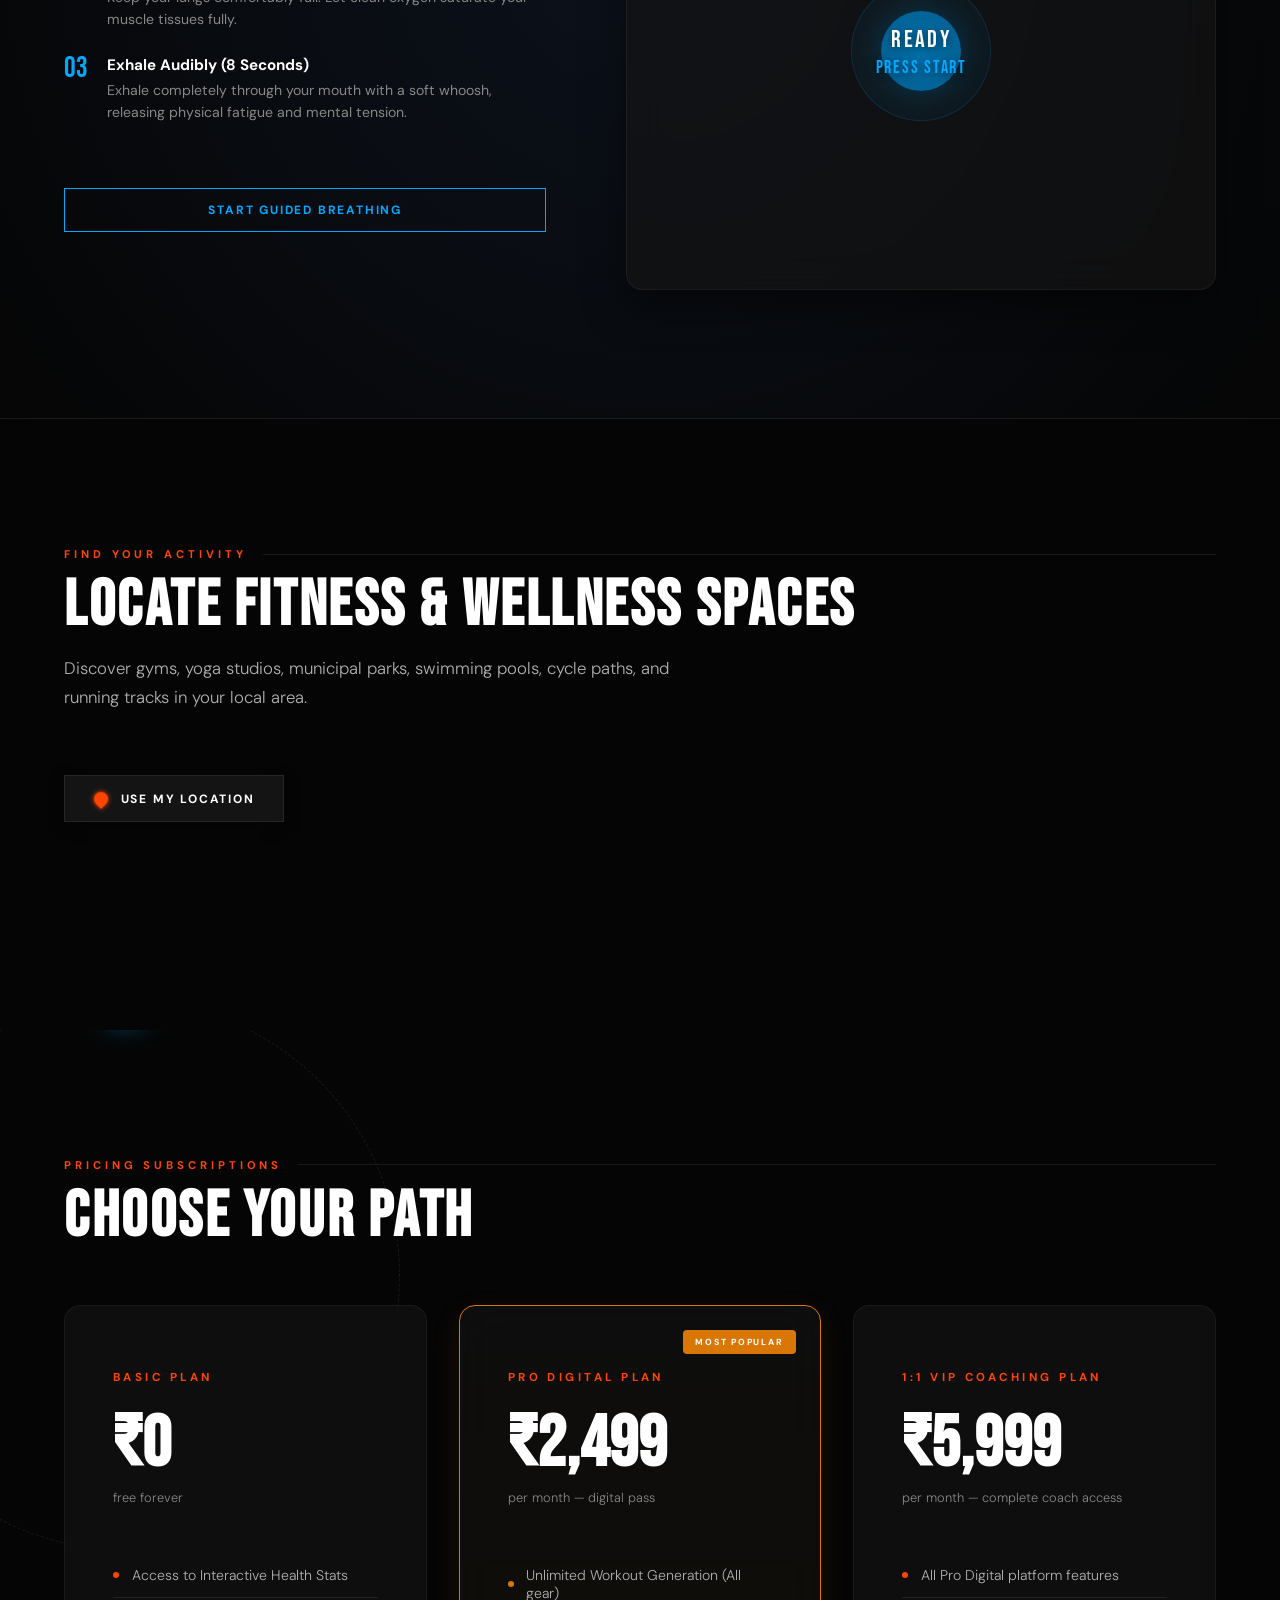
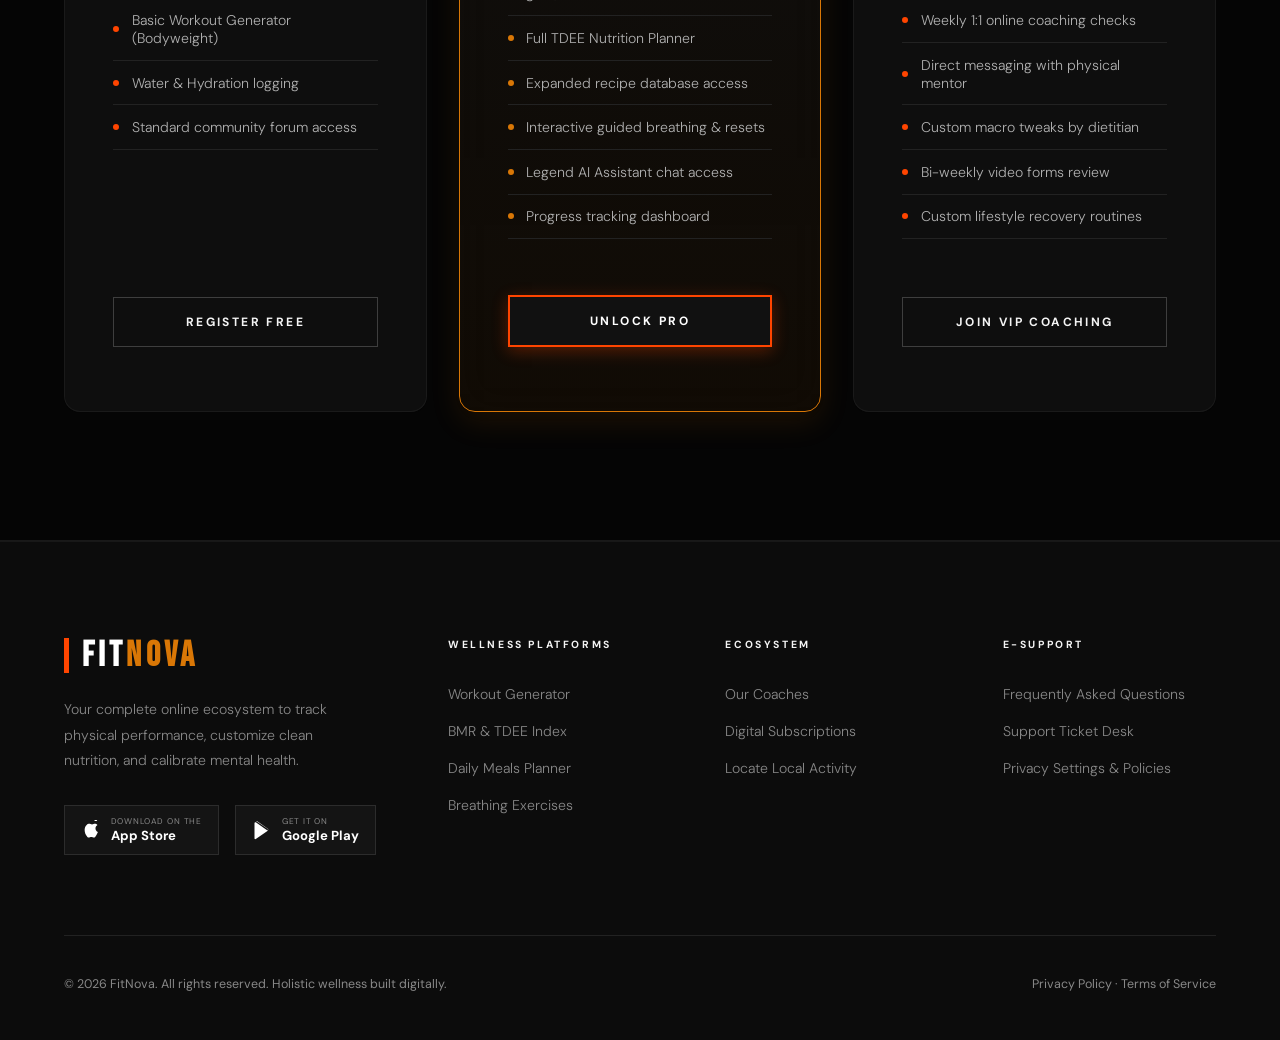
==== commit 6ecbbe64: "Add Supabase-backed FitNova authentication and deployment config" ====
--- a/fitness.html
+++ b/fitness.html
@@ -859,42 +859,38 @@
         <button class="auth-tab active" id="tab-login" onclick="switchAuthTab('login')">Login</button>
         <button class="auth-tab" id="tab-signup" onclick="switchAuthTab('signup')">Sign Up</button>
       </div>
+      <p id="auth-message" class="auth-message" role="status" aria-live="polite" hidden></p>
 
       <!-- Login Form -->
       <form class="auth-form active" id="form-login" onsubmit="handleAuthSubmit(event)">
         <div class="input-group">
           <label>Email Address</label>
-          <input type="email" placeholder="athlete@fitnova.com" required>
+          <input type="email" name="email" placeholder="athlete@fitnova.com" autocomplete="email" required>
         </div>
         <div class="input-group">
           <label>Password</label>
-          <input type="password" placeholder="••••••••" required>
+          <input type="password" name="password" placeholder="••••••••" autocomplete="current-password" required>
         </div>
         <div class="forgot-password-link">
           <button type="button" class="btn-forgot" onclick="switchAuthTab('forgot')">Forgot Password?</button>
         </div>
         <button type="submit" class="btn-primary" style="margin-top:1rem;">Log In</button>
 
-        <div class="social-auth-title">Or Connect With</div>
-        <div class="social-grid">
-            <button type="button" class="btn-social" id="googleSignBtn">Google</button>
-          <button type="button" class="btn-social" onclick="alert('Facebook authentication triggered!')">Facebook</button>
-        </div>
       </form>
 
       <!-- Signup Form -->
       <form class="auth-form" id="form-signup" onsubmit="handleAuthSubmit(event)">
         <div class="input-group">
           <label>Full Name</label>
-          <input type="text" placeholder="John Doe" required>
+          <input type="text" name="name" placeholder="John Doe" autocomplete="name" required>
         </div>
         <div class="input-group">
           <label>Email Address</label>
-          <input type="email" placeholder="athlete@fitnova.com" required>
+          <input type="email" name="email" placeholder="athlete@fitnova.com" autocomplete="email" required>
         </div>
         <div class="input-group">
           <label>Create Password</label>
-          <input type="password" placeholder="••••••••" required>
+          <input type="password" name="password" placeholder="At least 8 characters" autocomplete="new-password" minlength="8" required>
         </div>
         <button type="submit" class="btn-primary" style="margin-top:1rem;">Create Account</button>
       </form>
@@ -903,11 +899,30 @@
       <form class="auth-form" id="form-forgot" onsubmit="handleForgotPassword(event)">
         <div class="input-group">
           <label>Email Address</label>
-          <input type="email" placeholder="athlete@fitnova.com" required>
+          <input type="email" name="email" placeholder="athlete@fitnova.com" autocomplete="email" required>
         </div>
         <p class="forgot-password-help" style="font-size: 0.8rem; color: var(--ash); margin-top: 0.5rem; line-height: 1.5;">Input your email and we'll dispatch a link to securely reset your credentials.</p>
         <button type="submit" class="btn-primary" style="margin-top:1rem;">Send Reset Link</button>
       </form>
+
+      <form class="auth-form" id="form-reset" onsubmit="handlePasswordUpdate(event)">
+        <div class="input-group">
+          <label>New Password</label>
+          <input type="password" name="password" placeholder="At least 8 characters" autocomplete="new-password" minlength="8" required>
+        </div>
+        <div class="input-group">
+          <label>Confirm New Password</label>
+          <input type="password" name="password-confirm" placeholder="Repeat your new password" autocomplete="new-password" minlength="8" required>
+        </div>
+        <button type="submit" class="btn-primary" style="margin-top:1rem;">Update Password</button>
+      </form>
+
+      <div class="social-auth" id="social-auth">
+        <div class="social-auth-title">Or connect with</div>
+        <div class="social-grid">
+          <button type="button" class="btn-social" onclick="signInWithProvider('google')">Google</button>
+        </div>
+      </div>
     </div>
   </div>
 
@@ -939,32 +954,9 @@
     </div>
   </div>
 
+  <script src="https://cdn.jsdelivr.net/npm/@supabase/supabase-js@2"></script>
+  <script src="supabase-config.js"></script>
   <script src="fitness.js" defer></script>
-  <!-- Firebase (web) - optional remote auth sync -->
-  <script src="https://www.gstatic.com/firebasejs/9.22.1/firebase-app-compat.js"></script>
-  <script src="https://www.gstatic.com/firebasejs/9.22.1/firebase-auth-compat.js"></script>
-  <script>
-    const firebaseConfig = {
-      apiKey: "REPLACE_ME",
-      authDomain: "REPLACE_ME",
-      projectId: "REPLACE_ME",
-      storageBucket: "REPLACE_ME",
-      messagingSenderId: "REPLACE_ME",
-      appId: "REPLACE_ME"
-    };
-
-    try {
-      if (typeof firebase !== 'undefined' && firebase.apps && !firebase.apps.length && firebaseConfig.apiKey !== "REPLACE_ME") {
-        firebase.initializeApp(firebaseConfig);
-        window._firebaseReady = true;
-      } else {
-        window._firebaseReady = false;
-        console.log('FitNova: Client-side local engine active.');
-      }
-    } catch (err) {
-      window._firebaseReady = false;
-    }
-  </script>
 </body>
 
 </html>
--- a/fitness.css
+++ b/fitness.css
@@ -2807,6 +2807,44 @@
   display: flex;
 }
 
+.auth-message {
+  margin: -1.5rem 0 1.5rem;
+  color: var(--silver);
+  font-size: 0.85rem;
+  line-height: 1.5;
+}
+
+.auth-message.error {
+  color: #ff8a75;
+}
+
+#app-notice {
+  position: fixed;
+  right: 1.5rem;
+  bottom: 1.5rem;
+  z-index: 1200;
+  max-width: min(26rem, calc(100vw - 3rem));
+  padding: 0.9rem 1.2rem;
+  border: 1px solid var(--iron);
+  background: rgba(20, 20, 20, 0.96);
+  color: var(--cream);
+  font-size: 0.85rem;
+  line-height: 1.5;
+  opacity: 0;
+  pointer-events: none;
+  transform: translateY(0.5rem);
+  transition: opacity 0.2s ease, transform 0.2s ease;
+}
+
+#app-notice.visible {
+  opacity: 1;
+  transform: translateY(0);
+}
+
+#app-notice.error {
+  border-color: #ff8a75;
+}
+
 .input-group {
   display: flex;
   flex-direction: column;
@@ -2911,6 +2949,10 @@
 .btn-social:hover {
   border-color: var(--white);
   background: var(--charcoal);
+}
+
+.social-grid .btn-social:only-child {
+  grid-column: 1 / -1;
 }
 
 /* --- AI CHATBOT SYSTEM --- */
